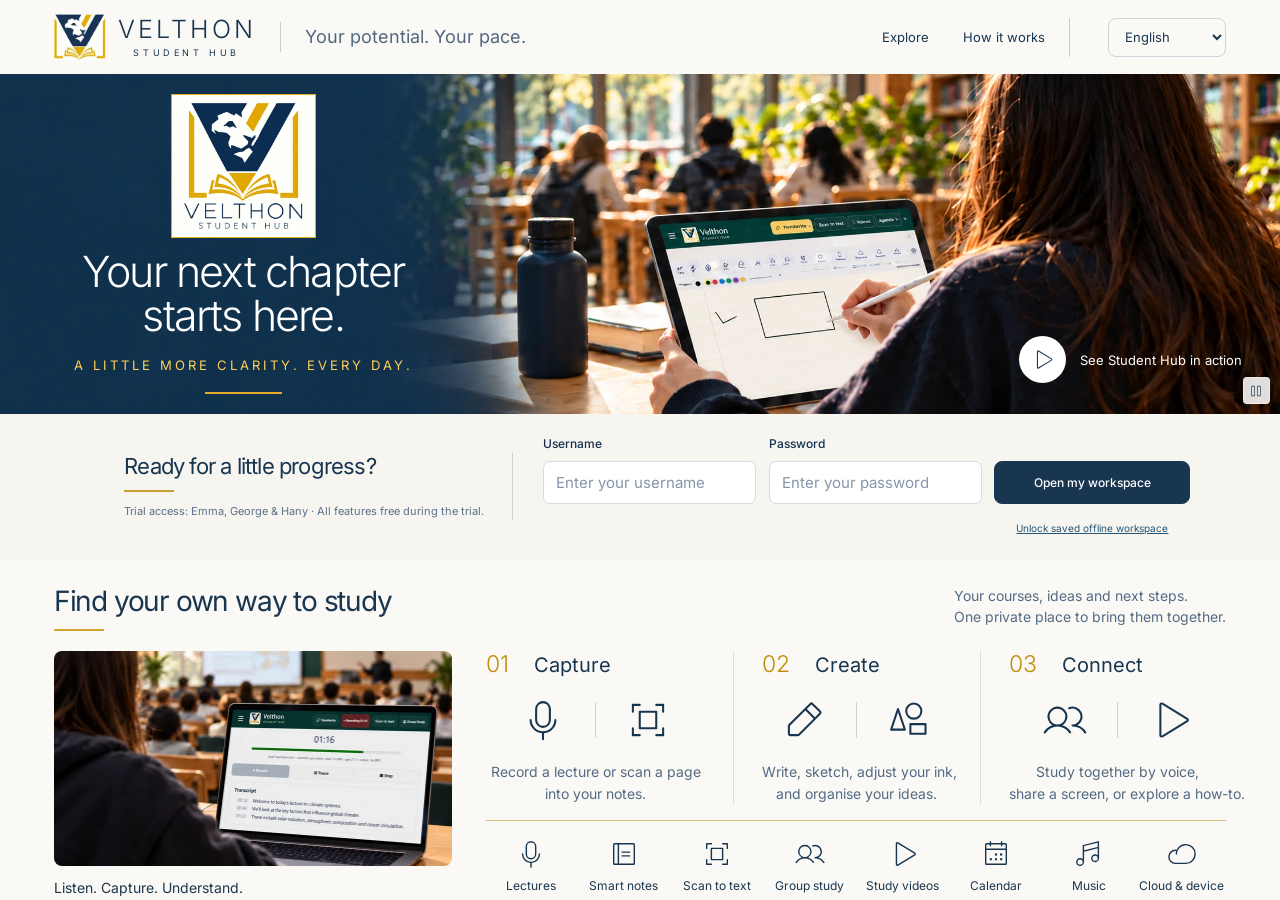
==== index.html @ 9612b842 "Apply VELTHON workspace theme and compact L-shaped notebook toolbar" ====
<!doctype html><html lang="en"><head><meta http-equiv="Content-Security-Policy" content="default-src 'self'; script-src 'self' 'wasm-unsafe-eval' https://cdn.jsdelivr.net https://accounts.google.com; style-src 'self' 'unsafe-inline'; img-src 'self' data: blob:; media-src 'self' blob:; worker-src 'self' blob: https://cdn.jsdelivr.net; frame-src 'self' https://archive.org https://www.youtube-nocookie.com https://open.spotify.com https://embed.music.apple.com https://w.soundcloud.com https://accounts.google.com https://login.microsoftonline.com https://login.live.com; connect-src 'self' https://archive.org https://accounts.google.com https://oauth2.googleapis.com https://www.googleapis.com https://graph.microsoft.com https://login.microsoftonline.com https://velthon-student-hub-trial.velthonhome.chatgpt.site https://cdn.jsdelivr.net https://huggingface.co https://*.huggingface.co https://*.hf.co; object-src 'none'; base-uri 'self'; form-action 'self'"><meta name="referrer" content="no-referrer"><meta charset="utf-8"><meta name="viewport" content="width=device-width,initial-scale=1,viewport-fit=cover"><title>VELTHON Student Hub · Tablet trial</title><meta name="theme-color" content="#164e49"><link rel="manifest" href="manifest.webmanifest"><link rel="apple-touch-icon" href="logo-student-v034.png"><link rel="stylesheet" href="style.css"><link rel="stylesheet" href="tablet-v037.css"><link rel="stylesheet" href="compact-v039.css"><link rel="stylesheet" href="studio-v042.css"><link rel="stylesheet" href="notebook-ribbon-v047.css"><link rel="stylesheet" href="calendar-v041.css"><link rel="stylesheet" href="external-v041.css"><link rel="stylesheet" href="video-v041.css"><link rel="stylesheet" href="storage-v042.css"><link rel="stylesheet" href="search-v043.css"><link rel="stylesheet" href="recording-v044.css"><link rel="stylesheet" href="group-study-v046.css"><link rel="stylesheet" href="security-v045.css"><link rel="stylesheet" href="landing-v049.css"><link rel="stylesheet" href="workspace-v050.css"></head><body>
<section id="auth" class="landing-page"><header class="landing-header"><a class="landing-brand" href="#auth" aria-label="VELTHON Student Hub home"><img src="landing-emblem-v049.webp" alt="" width="52" height="46"><span data-no-translate>VELTHON<small>STUDENT HUB</small></span></a><p class="landing-motto">Your potential. Your pace.</p><nav aria-label="Page navigation"><a href="#landingTools">Explore</a><a href="#landingGuides">How it works</a></nav><label class="landing-language"><span class="sr-only">Interface language</span><select id="authLanguage" aria-label="Interface language"><option value="en">English</option><option value="fr">Français</option><option value="es">Español</option></select></label></header><section class="landing-hero" aria-labelledby="landingTitle"><img class="landing-hero-photo" src="landing-hero-v049.webp" alt="Student seen from behind taking digital notes in VELTHON Student Hub on a tablet" fetchpriority="high" width="2243" height="701"><div class="landing-hero-copy"><img class="landing-product-logo" src="landing-logo-v049.webp" alt="VELTHON Student Hub" width="170" height="170"><h1 id="landingTitle">Your next chapter<br>starts here.</h1><p>A LITTLE MORE CLARITY. EVERY DAY.</p><span class="landing-gold-rule" aria-hidden="true"></span></div><button id="landingIntro" class="landing-intro"><img src="landing-icon-play-v049.svg" alt="" width="32" height="32"><span>See Student Hub in action</span></button><button id="landingMotion" class="landing-motion" aria-pressed="false" aria-label="Pause decorative animation"><img src="landing-icon-pause-v049.svg" alt="" width="32" height="32"></button></section><section class="landing-login" aria-labelledby="landingLoginTitle"><div class="landing-welcome"><h2 id="landingLoginTitle">Ready for a little progress?</h2><p>Trial access: Emma, George &amp; Hany · All features free during the trial.</p></div><form id="authForm"><label>Username<input id="username" autocomplete="username" required minlength="3" maxlength="40" placeholder="Enter your username"></label><label id="passwordLabel">Password<input id="password" type="password" required minlength="12" autocomplete="current-password" placeholder="Enter your password"></label><button id="authSubmit" class="primary">Open my workspace</button><label id="displayLabel" hidden>Display name<input id="displayName" autocomplete="name"></label><label id="recoveryLabel" hidden>Recovery code<input id="recoveryCode" autocomplete="off"></label></form><div class="landing-legacy" hidden><div id="plans"></div><div class="segments"><button data-auth="login">Sign in</button><button data-auth="register">Create account</button><button data-auth="reset">Recover</button></div><div id="recoveryPanel" hidden><pre id="recoveryValue"></pre><button id="recoveryDone">I saved it · Sign in</button></div></div></section><section class="landing-explore" id="landingTools"><div class="landing-section-head"><h2>Find your own way to study</h2><p>Your courses, ideas and next steps.<br>One private place to bring them together.</p></div><div class="landing-learning"><figure><img src="landing-lecture-v049.webp" alt="Rear view of a student listening in a lecture hall with VELTHON recording and transcript on a laptop" width="800" height="450" loading="lazy"><figcaption>Listen. Capture. Understand.</figcaption></figure><div class="landing-tools-body"><div class="landing-guides" id="landingGuides"><article><h3><span>01</span>Capture</h3><div class="landing-guide-icons"><img src="landing-icon-microphone-v049.svg" alt="" width="32" height="32"><i></i><img src="landing-icon-scan-v049.svg" alt="" width="32" height="32"></div><p>Record a lecture or scan a page<br>into your notes.</p></article><article><h3><span>02</span>Create</h3><div class="landing-guide-icons"><img src="landing-icon-pencil-simple-v049.svg" alt="" width="32" height="32"><i></i><img src="landing-icon-shapes-v049.svg" alt="" width="32" height="32"></div><p>Write, sketch, adjust your ink,<br>and organise your ideas.</p></article><article><h3><span>03</span>Connect</h3><div class="landing-guide-icons"><img src="landing-icon-users-v049.svg" alt="" width="32" height="32"><i></i><img src="landing-icon-play-v049.svg" alt="" width="32" height="32"></div><p>Study together by voice,<br>share a screen, or explore a how-to.</p></article></div><div class="landing-features"><button type="button" data-landing-feature="Lectures"><img src="landing-icon-microphone-v049.svg" alt="" width="32" height="32"><span>Lectures</span></button><button type="button" data-landing-feature="Smart notes"><img src="landing-icon-notebook-v049.svg" alt="" width="32" height="32"><span>Smart notes</span></button><button type="button" data-landing-feature="Scan to text"><img src="landing-icon-scan-v049.svg" alt="" width="32" height="32"><span>Scan to text</span></button><button type="button" data-landing-feature="Group study"><img src="landing-icon-users-v049.svg" alt="" width="32" height="32"><span>Group study</span></button><button type="button" data-landing-feature="Study videos"><img src="landing-icon-play-v049.svg" alt="" width="32" height="32"><span>Study videos</span></button><button type="button" data-landing-feature="Calendar"><img src="landing-icon-calendar-dots-v049.svg" alt="" width="32" height="32"><span>Calendar</span></button><button type="button" data-landing-feature="Music"><img src="landing-icon-music-notes-v049.svg" alt="" width="32" height="32"><span>Music</span></button><button type="button" data-landing-feature="Cloud & device"><img src="landing-icon-cloud-v049.svg" alt="" width="32" height="32"><span>Cloud & device</span></button></div><div class="landing-classics"><p>Courses <span>·</span> Planner <span>·</span> Quizzes <span>·</span> Grades <span>·</span> Focus <span>·</span> Budget <span>·</span> Projects <span>·</span> Career</p><button type="button" id="landingAllTools">Explore all tools <img src="landing-icon-arrow-right-v049.svg" alt="" width="32" height="32"></button></div></div></div></section><footer class="landing-footer"><span>© 2026 VELTHON</span><span aria-hidden="true">·</span><span>Designed &amp; developed by</span><img src="logo-company-original-v036.png" width="26" height="26" alt="VELTHON company logo"><span>VELTHON Design and Development</span></footer></section>
<div id="app" hidden><header class="top"><button id="menuToggle" class="menu-toggle" aria-label="Open navigation" aria-controls="sidebar" aria-expanded="false">☰</button><button id="brand"><img src="logo-student-v034.png" alt="Velthon Student Hub"><span>Velthon<small>STUDENT HUB</small></span></button><div class="header-account"><button id="signedInUser" data-action="accountDetails" aria-label="Signed-in student and login details"></button><button id="connectionIndicator" data-action="openModes">Offline mode</button><span id="workspaceStatus"></span></div><button id="lock" aria-label="Lock workspace"></button></header><main id="main"><section id="screen"></section><section id="lectureView" hidden><button id="backLectures" class="text-button">← All lectures</button><div class="section-title"><span class="eyebrow">CAPTURE · UNDERSTAND · REMEMBER</span><span id="saved" class="pill">Encrypted in this browser</span></div><input id="lectureTitle" class="title-input" aria-label="Lecture title"><div class="two"><label>Course<select id="lectureCourse"></select></label><label>Lecture date<input id="lectureDate" type="date"></label></div><article class="recorder card"><div class="section-title"><h2>The conversation, captured.</h2><span id="recState" class="pill">Ready</span></div><label class="check"><input id="recordConsent" type="checkbox"> I have permission from participants and the institution to record and transcribe. I understand the audio policy below.</label><p class="muted small" id="recordingPolicy">Audio is encrypted temporarily on this device during recording and expires 15 minutes after Stop, sharing ends, or capture is interrupted. Download a copy before expiry if you need it. Imported audio follows the same rule; older saved audio enters a new 15-minute window when first opened in this version. The saved transcript and notes remain until you delete them. If the browser is closed or suspended, expired audio is blocked and removed the next time the app runs. The recording and transcript stay on this device. Live group-call audio and screens are shared with participants under separate call consent. The free speech engine may download from Hugging Face/jsDelivr on first use. For online meetings, share the meeting tab/system audio with the browser’s permission prompt; screen video is not recorded. Only record where all required permissions are in place.</p><label>Where are you recording?<select id="captureScene"><option value="hall">Lecture hall · distant speaker</option><option value="room">Group meeting · same room</option><option value="online">External online meeting · microphone + meeting sound</option><option value="groupstudy">Online Group Study · all call participants</option></select></label><section id="meetingAudioSetup" hidden><h3>Allow computer sound</h3><p class="muted small">Chrome requires its sharing chooser to grant access to meeting sound. For Teams/Zoom in a browser, select the meeting tab and keep Share tab audio on. For a desktop app, use Entire screen with system audio when your browser offers it. Student Hub discards the picture: it is never recorded or sent to anyone. Tap Record to open this browser permission directly. This grants sound access; it does not connect to your meeting account. You can also grant audio permission here in advance.</p><button type="button" id="connectMeetingAudio">Allow computer sound</button><button type="button" id="disconnectMeetingAudio" class="text-button">Disconnect</button><p id="meetingAudioStatus" role="status">Computer sound permission has not been granted.</p></section><div id="captureSources" hidden><label>Your microphone<meter id="micSourceLevel" min="0" max="1" value="0"></meter></label><label>Meeting sound<meter id="meetingSourceLevel" min="0" max="1" value="0"></meter></label></div><p id="sceneDescription" class="muted small">Automatic microphone routing and high gain preserve quieter speech. Place the device with a clear path to the lecturer.</p><div hidden><select id="micSensitivity"><option value="auto">Automatic</option></select><select id="micDevice"><option value="">System default</option></select><input type="checkbox" id="micDirection" disabled></div><div class="row wrap"><button type="button" id="testMicrophone" class="secondary">Test microphone</button><button type="button" id="resumeMicrophone" class="secondary">Resume microphone</button></div><p id="micDeviceName" class="muted small">The app uses the system’s active microphone automatically; no device selection is needed.</p><p class="muted small">Language: automatic · <strong id="detectedLanguage">Detecting…</strong><br>English / French / Spanish. Audio starts first; the local speech engine loads alongside capture. Transcript status below shows whether text is arriving. Recognition and source-based notes need review.</p><p id="transcriptionStatus" role="status" aria-live="polite">Ready. Audio and live transcription have separate status updates.</p><div class="sound-bars" id="soundBars"><i></i><i></i><i></i><i></i><i></i><i></i><i></i><i></i><i></i><i></i><i></i></div><div id="timer">00:00</div><meter id="micLevel" min="0" max="1" value="0" aria-label="Microphone level"></meter><p id="micStatus" class="muted small">Choose the setting and tap Record. Speech loads alongside audio capture; first use needs a model download.</p><div class="row"><button data-action="engines" class="text-button">Prepare speech / OCR engines</button></div><div class="record-buttons"><button id="record" class="primary">● Record</button><button id="pause" class="secondary" disabled>Pause</button><button id="stop" class="secondary" disabled>■ Stop</button></div><section id="temporaryRecordings" aria-label="Temporary recordings"><div class="section-title"><h3>Temporary recording · 15 minutes</h3><button type="button" id="refreshRecordings" class="text-button">Refresh</button></div><p class="muted small">Saved every second during capture. Stop to play or download; remaining transcription finishes in the background. Keep the transcript and notes in your lecture.</p><audio id="temporaryAudio" controls hidden aria-label="Temporary recording playback"></audio><div id="temporaryRecordingList" role="status">No temporary recording yet.</div></section><div class="row wrap" hidden><button id="play">Play audio</button><button id="stopPlayback">Stop playback</button><button id="deleteAudio">Delete audio</button></div><details><summary>Import, retry or export audio</summary><p class="muted small">Import audio your browser can decode. New recordings support up to four hours; slower devices may need shorter parts. Audio expires 15 minutes after Stop. Keep this page visible; the OS can suspend background capture.</p><div class="row wrap"><button id="importAudio" class="secondary">Import audio</button><button id="retryAudio" class="secondary">Transcribe saved audio</button><button id="exportAudio" class="secondary">Export audio</button><button hidden id="transcribeOnline" class="secondary">Transcribe online</button></div></details><label>Transcript<textarea id="transcript" rows="7" placeholder="Record, import or paste a lecture…"></textarea></label></article>
<article class="card" id="lectureNotes"><div class="section-title"><div><span class="eyebrow">YOUR STUDY NOTES</span><h2>From words to understanding.</h2></div><span class="pill">EDITABLE</span></div><p class="muted small">Notes are assembled automatically from source excerpts after transcription. Check names, formulas and meaning against the original material.</p><label>Lecture notes<textarea id="notes" rows="15"></textarea></label><div id="pendingNotes" hidden><p class="muted">A new source-based draft is ready. Your edits have been kept.</p><textarea id="pendingNotesText" rows="8" readonly aria-label="New draft"></textarea><button id="useNotes" class="secondary">Use new draft</button></div><div class="row wrap"><button id="buildNotes" class="primary">Refresh study notes</button><button id="makeCards" class="secondary">Create flashcards</button><button id="onlineNotes" class="secondary">Enhance with local AI · free</button><button hidden id="translateNotes" class="secondary">Translate · online</button></div><div class="row wrap"><button id="exportTxt" class="text-button">Text</button><button id="exportDocx" class="text-button">Word</button><button id="exportPdf" class="text-button">PDF / print</button></div></article><button id="deleteLecture" class="text-button danger">Delete lecture and recording</button></section></main><div id="quickAccess"><nav id="bottom" class="bottom" aria-label="Favorite shortcuts"></nav><footer id="appFooter"><img src="logo-student-v034.png" alt="Velthon Student Hub logo"><div>© 2026 VELTHON Design and Development · Designed &amp; developed by VELTHON.</div></footer></div></div>
<dialog id="sidebar" aria-labelledby="sidebarTitle"><div class="drawer-head"><img src="logo-student-v034.png" alt="Velthon Student Hub logo"><button id="sidebarClose" class="icon-button" aria-label="Close navigation">✕</button></div><h2 id="sidebarTitle">Your student hub</h2><div id="sidebarModes"></div><p id="sidebarContext" class="muted small" role="status"></p><p class="muted small">Tap ☆ to add a tool to the bottom bar. Up to six favorites.</p><nav aria-label="All student tools"><button data-action="drawerNav" data-id="accounts">Email & calendars<span>›</span></button><button data-action="drawerNav" data-id="cloudFiles">Cloud files & storage<span>›</span></button><button data-action="drawerNav" data-id="handwriting">Handwriting notebook<span>›</span></button><button data-action="drawerNav" data-id="more">All tools overview<span>›</span></button><button data-action="drawerNav" data-id="home">Today<span>›</span></button><button data-action="drawerNav" data-id="courses">Courses & subjects<span>›</span></button><button data-action="drawerNav" data-id="planner">Planner & timetable<span>›</span></button><button data-action="drawerNav" data-id="study">Notes, recordings & study<span>›</span></button><button data-action="drawerNav" data-id="grades">Grades & GPA<span>›</span></button><button data-action="drawerNav" data-id="writing">Writing & citations<span>›</span></button><button data-action="drawerNav" data-id="projects">Group projects<span>›</span></button><button data-action="drawerNav" data-id="focus">Focus & wellbeing<span>›</span></button><button data-action="drawerNav" data-id="budget">Student budget<span>›</span></button><button data-action="drawerNav" data-id="career">Career & opportunities<span>›</span></button><button data-action="drawerNav" data-id="contacts">Campus & contacts<span>›</span></button><button data-action="drawerNav" data-id="tools">Subject tools<span>›</span></button><button data-action="drawerNav" data-id="settings">Settings & backup<span>›</span></button><button data-action="drawerNav" data-id="help">Guide & capabilities<span>›</span></button></nav><footer class="developer-brand"><img src="logo-company-original-v036.png" alt="VELTHON Design and Development logo"><p>Developed and designed by<br><strong>VELTHON Design and Development</strong></p></footer></dialog><dialog id="editor"><div class="section-title"><h2 id="editorTitle"></h2><button id="editorClose" class="icon-button" aria-label="Close editor">✕</button></div><p id="editorIntro" class="muted small"></p><form id="editorForm"><div id="editorFields"></div><button class="primary wide" id="editorSave">Save</button></form></dialog>
<dialog id="confirmation"><h2 id="confirmTitle"></h2><p id="confirmText"></p><div class="row"><button id="confirmCancel" class="secondary">Cancel</button><button id="confirmOk" class="primary">Confirm</button></div></dialog>
<dialog id="reader"><div class="section-title"><h2 id="readerTitle"></h2><button id="readerClose" class="icon-button" aria-label="Close reader">✕</button></div><div id="readerBody"></div><div id="readerActions" class="row wrap"></div></dialog>
<div id="message" role="status" hidden></div><div id="busy" role="status" hidden><div class="spinner"></div><p id="busyText"></p></div><script src="hosting-config.js"></script><script src="core.js"></script><script src="photo-resources-v042.js"></script><script src="keyboard.js"></script><script src="handwriting-v042.js"></script><script src="study-engine-v043.js"></script><script src="translations.js"></script><script src="i18n.js"></script><script src="web-vault-v044.js"></script><script src="audio-input-v040.js"></script><script src="recording-store-v044.js"></script><script src="web-bridge-v048.js"></script><script src="app-v048.js"></script><script src="scan-v042.js"></script><script src="tablet-v048.js"></script><script src="notebook-ribbon-v050.js"></script><script src="recording-ui-v048.js"></script><script src="group-study-v046b.js"></script><script src="external-consent-v045.js"></script><script src="calendar-core-v041.js"></script><script src="calendar-v043.js"></script><script src="music-core-v041.js"></script><script src="music-v045.js"></script><script src="video-core-v043.js"></script><script src="video-v045.js"></script><script src="storage-v045.js"></script><script src="security-center-v045.js"></script><script src="landing-v049.js"></script></body></html>
---- style.css ----
:root{--paper:#f6f4ee;--ink:#202c28;--muted:#727a70;--dark:#182620;--gold:#d9bb71;--line:#e2e5da;--soft:#ecf0e4;--visible-height:100vh;font-family:system-ui,-apple-system,sans-serif;font-size:16px;color:var(--ink);background:var(--paper);scroll-padding:20px 100px}*{box-sizing:border-box}body{margin:0}h1,h2,h3,p{margin-top:0}h1{font-size:35px;line-height:1.13;font-weight:520;letter-spacing:-1.2px;margin:12px 0}h2{font-size:21px;line-height:1.3;font-weight:600;letter-spacing:-.5px;margin:9px 0 14px}h3{font-size:16px;font-weight:650}p{line-height:1.65}button,input,textarea,select{font:inherit}button{min-height:46px;padding:11px 16px;border:0;border-radius:12px;font-weight:650;cursor:pointer;color:inherit;background:none}button:disabled{opacity:.35;cursor:default}input,select,textarea{width:100%;display:block;padding:13px 12px;border:1px solid #d7ddcf;border-radius:11px;background:#fff;color:inherit;min-width:0}textarea{line-height:1.65;resize:vertical}label{display:block;font-size:12px;font-weight:650;line-height:1.6;margin:15px 0 8px}label input,label select,label textarea{margin-top:6px;font-size:15px;font-weight:400}input[type=checkbox]{width:21px;height:21px;accent-color:#8b7848;flex-shrink:0}button:focus-visible,input:focus,textarea:focus,select:focus{outline:2px solid #a08a53;outline-offset:2px}svg{width:22px;height:22px;vertical-align:middle;flex-shrink:0}.primary{background:var(--dark);color:#fff}.gold{background:var(--gold);color:#1c2820}.secondary{border:1px solid #d5dccb;background:#fbfcf7}.text-button{font-size:12px;padding:7px 0;min-height:40px}.danger{color:#a34b43}.icon-button{padding:9px;min-width:44px}.wide{width:100%;margin-top:14px}.row{display:flex;align-items:center;gap:10px}.wrap{flex-wrap:wrap}.row input{flex:1}.two{display:grid;grid-template-columns:1fr 1fr;gap:12px}.muted{color:var(--muted);font-size:14px}.small{font-size:11px;line-height:1.7}.eyebrow{font-size:9px;letter-spacing:1.8px;font-weight:750;color:#9b8b5e}.section-title{display:flex;align-items:center;justify-content:space-between;gap:12px}.pill{font-size:9px;letter-spacing:.6px;border-radius:20px;padding:6px 10px;background:var(--soft);color:#677251;white-space:nowrap}.badge{display:inline-block;color:#d3c28e;background:#ffffff0c;border:1px solid #ffffff20;border-radius:20px;font-size:9px;letter-spacing:1px;padding:8px 12px}.card{background:#fff;border:1px solid var(--line);padding:21px;border-radius:20px;margin:17px 0;overflow:hidden}.check{display:flex;gap:11px;align-items:flex-start;font-size:12px;font-weight:400}.check input{margin-top:0}.auth-art{background:var(--dark);padding:28px 26px 32px;color:#fff}.auth-art img{width:92px;height:92px;object-fit:contain;display:block;background:#f7f3e7;margin-bottom:25px}.auth-art h1{font-size:43px;font-weight:450}.auth-art p{font-size:14px;color:#b6c0ab}.auth-form{padding:26px 22px 45px;max-width:650px;margin:auto}.plans{display:flex;gap:7px;margin:20px 0 12px}.plan{background:white;border:1px solid var(--line);flex:1;min-width:0;padding:13px 4px;font-size:10px;text-align:center}.plan b{display:block;font-size:25px;line-height:1.5}.plan small{display:block;font-size:9px;font-weight:400}.plan.active{background:#eee7d2;border-color:#bd9e56}.segments{display:flex;padding:4px;background:#e7eae0;border-radius:12px;margin:22px 0}.segments button{flex:1;min-height:36px;font-size:11px;padding:8px 4px}.segments .active{background:#fff;box-shadow:0 2px 4px #0001}.top{background:var(--dark);height:91px;display:flex;align-items:center;justify-content:space-between;padding:14px 20px;color:#fff}.top #brand{display:flex;align-items:center;gap:10px;text-align:left;padding:0}.top img{width:58px;height:58px;object-fit:contain;background:#f7f3e7;flex-shrink:0}.top #brand span{font-size:23px;font-weight:500;letter-spacing:.4px}.top #brand small{display:block;font-size:8px;color:#d2c28f;letter-spacing:2.1px;margin-top:4px}.top-actions{display:flex;gap:5px;align-items:center}.offline-dot{font-size:9px;color:#b8c79e}.top-actions button{padding:9px;color:#b9c2af}main{max-width:900px;margin:auto;padding:26px 21px 118px}.bottom{position:fixed;bottom:0;left:0;right:0;height:78px;display:flex;padding:6px 9px max(8px,env(safe-area-inset-bottom));background:#fcfcf7;border-top:1px solid #dfe4d4;z-index:20;max-width:900px;margin:auto}.bottom button{flex:1;min-width:0;padding:5px 2px;font-size:9px;font-weight:500;color:#8a9180}.bottom button svg{display:block;margin:0 auto 5px;width:22px;height:22px}.bottom button.active{background:#e9eddf;color:#354330}.hero{background:linear-gradient(130deg,#233c2d,#1c2e23);padding:25px;border-radius:23px;min-height:265px;color:#fff;position:relative;overflow:hidden;margin:24px 0 0}.hero h2{font-size:30px;font-weight:430;line-height:1.18;letter-spacing:-.8px;margin:17px 0}.hero p{font-size:12px;color:#bdc8ae}.hero .decor{position:absolute;right:-16px;bottom:-50px;font-size:270px;font-family:Georgia,serif;color:#8d9c5726;line-height:1;pointer-events:none}.hero .badge,.hero button,.hero h2,.hero p{position:relative;z-index:1}.hero button{margin-top:5px;font-size:12px}.metrics{display:flex;justify-content:space-between;border-bottom:1px solid var(--line);padding:23px 0;margin-bottom:20px}.metrics>div{flex:1;text-align:center;border-right:1px solid var(--line)}.metrics>div:last-child{border:0}.metrics b{display:block;font-size:26px;font-weight:500}.metrics span{font-size:10px;color:var(--muted)}.item{width:100%;display:flex;align-items:center;gap:13px;text-align:left;padding:16px;border-radius:15px;border:1px solid var(--line);background:#fff;margin:10px 0;min-width:0}.item .symbol{width:41px;height:44px;background:var(--soft);border-radius:11px;display:grid;place-items:center;color:#788650;flex-shrink:0}.item .copy{min-width:0;flex:1}.item strong{display:block;font-size:13px;font-weight:650;line-height:1.5;overflow:hidden;text-overflow:ellipsis}.item small{display:block;font-size:10px;font-weight:400;color:var(--muted);line-height:1.6;margin-top:4px}.item .arrow{color:#99a18b;font-size:20px}.empty{padding:25px 18px;border:1px dashed #d2d9c9;border-radius:15px;text-align:center;color:#7e8871;font-size:12px;line-height:1.8;margin:13px 0}.grid{display:grid;grid-template-columns:1fr 1fr;gap:12px}.tool{padding:18px;background:#fff;border:1px solid var(--line);border-radius:16px;text-align:left;min-height:130px}.tool svg{color:#8c9a62;margin-bottom:15px}.tool strong{display:block;font-size:13px}.tool small{display:block;font-size:10px;color:var(--muted);line-height:1.6;margin-top:7px}.section-title h2{margin:15px 0}.tabs{display:flex;gap:6px;overflow:auto;margin:18px 0 20px;padding-bottom:4px}.tabs button{white-space:nowrap;min-height:36px;font-size:11px;padding:8px 12px;border:1px solid var(--line);background:#fff}.tabs .active{background:#e7ecdd;border-color:#b3be9a}.tag{font-size:9px;color:#8a7244;background:#f4efdf;padding:5px 8px;border-radius:6px}.progress{height:6px;border-radius:6px;background:#e9eee0;overflow:hidden;margin-top:12px}.progress span{height:100%;display:block;background:#8c9a61}.mini-actions{display:flex;gap:12px;flex-wrap:wrap}.mini-actions button{font-size:11px;min-height:38px;padding:5px 0}.title-input{font-size:28px;background:transparent;border:0;padding:12px 0;border-radius:0;font-weight:500}.sound-bars{display:flex;justify-content:center;align-items:center;gap:5px;height:75px;margin-top:15px}.sound-bars i{height:19px;width:4px;background:#bfa86b;border-radius:3px}.sound-bars i:nth-child(2n){height:39px}.sound-bars i:nth-child(3n){height:55px}.sound-bars.active i{animation:wave .9s infinite alternate}.sound-bars.active i:nth-child(2n){animation-delay:.4s}.sound-bars.paused i{animation-play-state:paused}#timer{font-size:31px;font-variant-numeric:tabular-nums;text-align:center}#micLevel{display:block;width:70%;margin:10px auto;accent-color:#8b9b63}#micStatus{text-align:center;min-height:18px}.record-buttons{display:flex;gap:7px;margin:17px 0}.record-buttons button{flex:1;min-width:0;padding:12px 8px;font-size:13px}.recorder>.row{justify-content:center}.recorder h2{font-size:16px}.flashcard{background:#fff;border:1px solid var(--line);border-radius:22px;padding:36px 24px;text-align:center;min-height:250px;display:flex;align-items:center;justify-content:center;flex-direction:column}.flashcard .question{font-size:24px;line-height:1.4}.flashcard .answer{font-size:18px;line-height:1.6}.quote{border-left:3px solid #c9b374;padding:13px 15px;background:#f2f3e9;font-size:13px;line-height:1.7;margin:14px 0;white-space:pre-wrap}.source{font-size:10px;color:#827853;overflow-wrap:anywhere}.focus-clock{font-size:64px;text-align:center;font-weight:400;letter-spacing:-2px;font-variant-numeric:tabular-nums;margin:28px 0}.correct{border-color:#68905b!important;background:#eaf3e5!important}.wrong{border-color:#b86b5d!important;background:#fbebe6!important}.answer-choice{display:block;width:100%;text-align:left;border:1px solid var(--line);background:#fff;margin:10px 0;font-size:13px;font-weight:450}details{border-top:1px solid var(--line);padding-top:16px;margin-top:16px}summary{font-size:13px;font-weight:600;cursor:pointer}pre{white-space:pre-wrap;overflow-wrap:anywhere;line-height:1.7;font-size:12px}dialog{width:calc(100% - 28px);max-width:650px;max-height:88vh;overflow:auto;padding:23px;border:1px solid var(--line);border-radius:21px;background:var(--paper);color:var(--ink)}dialog::backdrop{background:#142219aa;backdrop-filter:blur(3px)}#readerBody{font-size:14px;line-height:1.75;overflow-wrap:anywhere}#readerBody img{width:100%;height:auto;border-radius:8px}#readerActions{margin-top:17px}.table-wrap{overflow:auto}table{width:100%;border-collapse:collapse;font-size:12px}th,td{padding:11px 8px;text-align:left;border-bottom:1px solid var(--line)}#message{position:fixed;left:16px;right:16px;bottom:90px;background:#203529;color:#fff;padding:16px;border-radius:14px;font-size:12px;line-height:1.65;z-index:100;box-shadow:0 8px 28px #0003}#message.error{background:#814c3d}#busy{position:fixed;inset:0;background:#17291de8;color:#fff;display:flex;align-items:center;justify-content:center;flex-direction:column;z-index:130;padding:25px;text-align:center;font-size:13px}.spinner{width:35px;height:35px;border:2px solid #ffffff20;border-top-color:var(--gold);border-radius:50%;animation:spin 1s linear infinite}[hidden]{display:none!important}.sr-only{position:absolute;left:-10000px;width:1px;height:1px;overflow:hidden}.save-pill{font-size:10px;color:#8b956f}body.keyboard-open .bottom{display:none}body.keyboard-open main{padding-bottom:30px}body.keyboard-open #message{bottom:12px}body.keyboard-open textarea:focus{max-height:min(200px,calc(var(--visible-height)*.45));min-height:80px;overflow:auto}body.keyboard-open dialog{max-height:calc(var(--visible-height) - 24px)}body.keyboard-open .auth-art{display:none}input,textarea{scroll-margin-block:24px}body.dark{--paper:#18241e;--ink:#ecefe4;--muted:#adb7a0;--line:#3b4b3d;--soft:#34422e}body.dark .card,body.dark .item,body.dark .tool,body.dark .flashcard,body.dark input,body.dark textarea,body.dark select,body.dark .tabs button{background:#243329;color:var(--ink)}body.dark .bottom{background:#1d2c23}body.dark .secondary{background:#304330;color:#eef0e7}body.dark .quote{background:#304030}@keyframes wave{from{transform:scaleY(.45)}to{transform:scaleY(1.1)}}@keyframes spin{to{transform:rotate(360deg)}}@media(min-width:700px){#auth{display:grid;grid-template-columns:1fr 1fr;min-height:100vh}.auth-art{padding:50px;display:flex;flex-direction:column;justify-content:center}.auth-art h1{font-size:55px}.auth-art img{width:130px;height:130px}.auth-form{padding:35px;max-width:650px}.hero{min-height:280px}.hero h2{font-size:38px}.grid{grid-template-columns:repeat(3,1fr)}main{padding-top:35px}}@media(max-width:350px){main{padding-left:16px;padding-right:16px}.top{padding:12px 15px}.top #brand span{font-size:19px}.top img{width:52px;height:52px}.offline-dot{font-size:8px}.card{padding:18px}.two{grid-template-columns:1fr}.plans{gap:5px}}@media(prefers-reduced-motion:reduce){*,*:before,*:after{scroll-behavior:auto!important;animation:none!important}}

:root{--font-scale:1}body{font-size:calc(16px * var(--font-scale))}h1{font-size:calc(35px * var(--font-scale))}h2{font-size:calc(21px * var(--font-scale))}h3{font-size:calc(16px * var(--font-scale))}input,textarea,select,label input,label textarea,label select{font-size:calc(15px * var(--font-scale))}.muted{font-size:calc(14px * var(--font-scale))}.small{font-size:calc(11px * var(--font-scale))}.item strong{font-size:calc(13px * var(--font-scale))}.item small{font-size:calc(10px * var(--font-scale))}.quote{font-size:calc(13px * var(--font-scale))}.tool small{font-size:calc(10px * var(--font-scale))}

#connectionIndicator{min-height:32px;padding:5px 3px;font-size:9px;color:#bfcbab;white-space:nowrap}

/* Explicit mode cards and an overlay navigation drawer preserve screen space. */
.top{height:auto;min-height:88px;gap:10px;flex-wrap:wrap}.top #brand{flex:1}.top #brand span{font-size:20px}.top img{width:52px;height:52px}.menu-toggle{font-size:24px;padding:8px;color:#fff;min-width:44px}.top-actions{margin-left:auto}#connectionIndicator{font-size:10px;white-space:normal;max-width:140px;background:#e2f5e9;color:#185739;border-radius:9px;padding:8px 10px}#connectionIndicator[data-mode=connected]{background:#deedff;color:#174c83}.workspace-strip{display:flex;justify-content:space-between;gap:10px;padding:10px 20px;background:var(--soft);font-size:10px;color:var(--ink)}.workspace-strip span:first-child{font-weight:750}.bottom{display:none!important}main{padding-bottom:35px}#message{bottom:18px}.workspace-choices{margin:24px 0;padding:20px;border:1px solid var(--line);border-radius:20px;background:var(--paper)}.workspace-choices h2{margin-top:0}.workspace-choices h3{font-size:13px;margin:20px 0 10px}.choice-grid{display:grid;grid-template-columns:repeat(2,minmax(0,1fr));gap:10px}.mode-block,.choice-content{padding:15px 12px;text-align:left;border:2px solid var(--tone);border-radius:14px;background:var(--tint);color:var(--text);display:flex;flex-direction:column;gap:9px;height:100%;min-width:0}.offline{--tone:#278152;--tint:#edf8f0;--text:#184c30}.connected{--tone:#377ac0;--tint:#edf5ff;--text:#1c4a7b}.school{--tone:#b28622;--tint:#fff7df;--text:#634b0f}.university{--tone:#8a65af;--tint:#f5effc;--text:#5e3c83}.mode-block strong,.choice-content strong{font-size:15px;line-height:1.3}.mode-block span,.choice-content>span{font-size:11px;line-height:1.6;font-weight:400}.mode-block b,.selection-label{font-size:11px;padding-top:5px}.mode-block[aria-pressed=true]{box-shadow:inset 0 0 0 2px var(--tone)}.mode-block[aria-pressed=true] b{background:var(--tone);color:white;padding:6px 8px;border-radius:6px;align-self:flex-start}.network-note{font-size:11px;line-height:1.6;margin:12px 0}.choice-field{border:0;padding:0;margin:16px 0;min-width:0}.choice-field legend{font-size:14px;font-weight:700;margin-bottom:10px}.choice-option{margin:0;position:relative;cursor:pointer}.choice-option input[type=radio]{position:absolute;top:13px;right:10px;width:18px;height:18px;accent-color:var(--tone);margin:0}.choice-content{padding-top:39px}.choice-option:has(input:checked) .choice-content{box-shadow:inset 0 0 0 2px var(--tone)}.choice-option:has(input:focus-visible) .choice-content{outline:3px solid var(--tone);outline-offset:3px}#sidebar{position:fixed;inset:0 auto 0 0;margin:0;width:min(340px,88vw);height:100dvh;max-height:100dvh;border-radius:0 22px 22px 0;padding:23px;box-shadow:12px 0 40px #0003}#sidebar .drawer-head{display:flex;justify-content:space-between;align-items:center}.drawer-head img{width:78px;height:78px;object-fit:contain;background:#f7f3e7;border-radius:12px}#sidebar nav{display:grid;gap:3px;margin:20px 0}#sidebar nav button{text-align:left;border-radius:9px;font-size:13px;display:flex;justify-content:space-between;gap:10px;border-bottom:1px solid var(--line)}#sidebar nav button:hover,#sidebar nav button:focus-visible{background:var(--soft)}.developer-brand{display:flex;gap:10px;align-items:center;padding-top:18px;border-top:1px solid var(--line)}.developer-brand img{width:52px;height:52px;object-fit:contain;background:#f7f3e7}.developer-brand p{font-size:10px;line-height:1.7;margin:0}body.dark .mode-block,body.dark .choice-content{background:var(--tint);color:var(--text)}@media(max-width:350px){.top #brand span{font-size:17px}.top-actions{width:100%;justify-content:space-between}#connectionIndicator{max-width:none}.workspace-strip{font-size:9px}.workspace-choices{padding:14px}.mode-block,.choice-content{padding-left:10px;padding-right:10px}.mode-block strong,.choice-content strong{font-size:13px}}

.workspace-choices{margin-top:0}.top #brand{min-width:0}.top-actions{flex-shrink:0}.top #brand small{letter-spacing:1px}

@media(max-width:600px){.top #brand span{display:none}.top #brand{flex:0 0 auto}.top-actions{margin-left:auto;width:auto}.top{flex-wrap:nowrap}.top img{width:48px;height:48px}.top-actions #connectionIndicator{max-width:110px;font-size:9px}.top-actions button{padding:8px}.top{padding-left:14px;padding-right:14px}}

.hand-toolbar{display:flex;flex-wrap:wrap;gap:10px;align-items:end;background:var(--paper);padding:8px 0;position:sticky;top:0;z-index:5;border-bottom:1px solid var(--line)}.hand-toolbar label{flex:1;min-width:90px;margin:0}.hand-toolbar input[type=color]{height:48px;padding:5px}.hand-toolbar button{font-size:12px}.hand-toolbar .row{flex-wrap:wrap}#handCanvas{width:100%;height:auto;display:block;touch-action:none;border:1px solid #c9cfc6;border-radius:8px;box-shadow:0 4px 16px #0001;cursor:crosshair}body.keyboard-open .hand-toolbar{position:static}

.cloud-providers{display:grid;grid-template-columns:1fr;gap:0}.cloud-provider{border-top:5px solid #47876b}.cloud-provider.onedrive{border-top-color:#367ec4}.cloud-provider.icloud{border-top-color:#8b7baa}.cloud-provider .pill{white-space:normal}.cloud-provider h2{margin-top:16px}@media(min-width:800px){.cloud-providers{grid-template-columns:1fr 1fr;gap:14px}.cloud-provider.icloud{grid-column:1 / -1}}

/* Navy, ivory and muted gold with colored quick-access accents. */
:root{--paper:#f5f4f0;--ink:#253247;--muted:#657185;--dark:#17283f;--gold:#d5ba80;--line:#dce1e9;--soft:#e9eef3;--quick-height:132px}.top,.auth-art{background:linear-gradient(125deg,#14253c,#263d58)}.hero{background:linear-gradient(130deg,#1d4250,#1d2c49)}.eyebrow{color:#8d744b}.primary{background:#1d3857}.gold{background:#ddc591}.card,.item,.tool{box-shadow:0 5px 18px #24394e05}.tool:nth-child(4n+1) .symbol,.tool:nth-child(4n+1) svg{color:#327b7e}.tool:nth-child(4n+2) svg{color:#526fab}.tool:nth-child(4n+3) svg{color:#96724d}.tool:nth-child(4n) svg{color:#836599}.workspace-strip{background:#e7edf3;color:#34465b}.workspace-choices{background:#faf9f6}.school{--tone:#b48c39;--tint:#fcf5e5;--text:#70551b}.university{--tone:#8c70a6;--tint:#f3eff8;--text:#654b80}.offline{--tone:#388175;--tint:#edf6f2;--text:#245f55}.connected{--tone:#527fb5;--tint:#edf3fb;--text:#31577e}main{padding-bottom:calc(var(--quick-height) + 28px)}#quickAccess{position:fixed;bottom:0;left:0;right:0;max-width:900px;margin:auto;background:#fcfcfa;border:1px solid #dce2e9;border-bottom:0;border-radius:20px 20px 0 0;z-index:25;box-shadow:0 -8px 30px #1d324b12;padding:7px 8px max(7px,env(safe-area-inset-bottom))}#quickAccess #bottom{position:static;display:flex!important;height:auto;min-height:58px;padding:0;gap:4px;border:0;background:transparent}#bottom button{flex:1;min-width:0;max-width:100%;min-height:57px;font-size:10px;line-height:1.2;border-radius:12px;padding:6px 2px;color:#536278}#bottom button svg{margin:0 auto 5px;width:21px;height:21px}#bottom .tone-0{--accent:#327b7e;--tint:#e9f3f1}#bottom .tone-1{--accent:#4e72ab;--tint:#edf1f9}#bottom .tone-2{--accent:#8a6848;--tint:#f6f0e5}#bottom .tone-3{--accent:#85649d;--tint:#f3edf8}#bottom .quick-link svg{color:var(--accent)}#bottom .quick-link.active{background:var(--tint);color:var(--accent);box-shadow:inset 0 -2px var(--accent)}#bottom .quick-customize{background:#192e48;color:#f0dfb6}#bottom .quick-customize>span:first-child{display:block;font-size:23px;margin-bottom:3px}#appFooter{display:flex;align-items:center;justify-content:center;gap:8px;padding:8px 2px 1px;border-top:1px solid #e5e8ed;margin-top:5px;color:#657185;font-size:9px;line-height:1.5}#appFooter img{width:32px;height:32px;object-fit:contain;background:#f7f3e7;border-radius:5px;flex-shrink:0}#appFooter small{display:block;font-size:8px}#appFooter strong{color:#34475f;font-weight:650}#message{bottom:calc(var(--quick-height) + 12px)}body.keyboard-open #quickAccess{display:none}body.keyboard-open main{padding-bottom:30px}body.keyboard-open #message{bottom:12px}.favorite-options{display:grid;grid-template-columns:repeat(2,minmax(0,1fr));gap:8px;margin:18px 0}.favorite-option{text-align:left;border:1px solid var(--line);background:#fff;font-size:13px}.favorite-option span{margin-right:9px;color:#9a7a3b}.favorite-option.selected{background:#eaf1f6;border-color:#58768f}.favorite-row{display:flex;align-items:center;gap:4px;padding:7px 0;border-bottom:1px solid var(--line);font-size:14px}.favorite-row strong{flex:1}.favorite-row button{min-width:44px}.drawer-tool-row{display:flex;gap:4px;align-items:center;min-width:0}#sidebar nav .drawer-tool-row>button:first-child{flex:1;min-width:0}#sidebar nav .favorite-star{padding:6px;min-width:44px;justify-content:center;color:#98743b;font-size:23px;border:0}.drawer-tool-row .favorite-star[aria-pressed=true]{color:#8e6d2b;background:#f3ead8}body.dark{--paper:#142237;--ink:#e9edf2;--muted:#aab8ca;--line:#34475d;--soft:#263b52}body.dark .workspace-strip{background:#263b52;color:#d5dfec}body.dark .workspace-choices{background:#1b2b40}body.dark #quickAccess{background:#1a2c43;border-color:#3c4d63}body.dark #appFooter{border-color:#3c4d63;color:#c4cfdb}body.dark #appFooter strong{color:#d8e1eb}body.dark #bottom button{color:#bdcadd}body.dark #bottom .quick-link.active{color:var(--accent)}body.dark .favorite-option{background:#263b52}body.dark .favorite-option.selected{background:#344c67}body.dark .drawer-tool-row .favorite-star[aria-pressed=true]{background:#3a3541;color:#e3c27b}@media(max-width:350px){#bottom button{font-size:9px}#appFooter{font-size:8px}#appFooter small{font-size:7px}#appFooter img{width:28px;height:28px}}

#sidebar nav .drawer-label{flex:1;min-width:0}#sidebar nav svg{width:21px;height:21px;color:#557b9b}#sidebar .drawer-tool-row:nth-child(4n+2) svg{color:#38847f}#sidebar .drawer-tool-row:nth-child(4n+3) svg{color:#9a794b}#sidebar .drawer-tool-row:nth-child(4n) svg{color:#8b6b9e}.font-controls{display:flex;align-items:center;gap:12px;margin:12px 0 18px}.font-controls input{flex:1;width:0;padding:0;accent-color:#416b8a;min-width:0}.font-controls button{flex-shrink:0;min-width:48px}#appearancePanel hr{border:0;border-top:1px solid var(--line);margin:24px 0}#appearancePanel h2 svg{margin-right:7px;color:#4f7f8d}#sidebar nav button,.favorite-option{font-size:calc(13px * var(--font-scale))}label{font-size:calc(12px * var(--font-scale))}.card .secondary,.card .primary{font-size:calc(13px * var(--font-scale))}body.dark .workspace-choices{color:var(--ink)}

.workspace-strip{align-items:center;flex-wrap:wrap;min-height:32px}.workspace-strip #signedInUser{min-height:30px;font-size:11px;line-height:1.4;padding:3px 6px;color:#345975;background:#ffffff80;border-radius:6px;max-width:100%;overflow-wrap:anywhere;text-align:left}.account-details{margin-top:14px}.account-details dl{display:grid;grid-template-columns:minmax(0,1fr);gap:4px;margin:16px 0}.account-details dt{font-size:11px;color:var(--muted);margin-top:8px}.account-details dd{margin:0;font-size:14px;overflow-wrap:anywhere}body.dark .workspace-strip #signedInUser{background:#344a62;color:#e4edf5}body.dark .account-details dd{color:var(--ink)}

.top{min-height:76px;gap:9px;flex-wrap:nowrap}.top #brand span{display:none!important}.top #brand{flex:0 0 auto}.top img{width:45px;height:45px}.header-account{flex:1;min-width:0;display:flex;flex-direction:column;align-items:flex-start;gap:1px}.header-account #signedInUser{padding:0;min-height:24px;font-size:12px;max-width:100%;white-space:nowrap;text-overflow:ellipsis;overflow:hidden;color:#f0f3f8}.header-account #connectionIndicator{background:none;color:#c8d6e5;padding:1px 0;min-height:18px;font-size:10px;text-align:left}.header-account #workspaceStatus{font-size:9px;color:#e2cd9c}.top #lock{color:#dbe4ee;padding:8px;min-width:44px}#sidebarModes .workspace-choices{padding:12px;margin:14px 0}#sidebarModes .workspace-choices h2{font-size:16px}#sidebarModes .mode-block{padding:9px 7px;gap:5px}#sidebarModes .mode-block strong{font-size:12px}#sidebarModes .mode-block span{display:none}#sidebarModes .mode-block b{font-size:10px}#sidebarModes .workspace-choices>p,#sidebarModes .network-note{font-size:10px}#sidebarModes .workspace-choices>p:last-child{display:none}#quickAccess{background:#233a53;padding:4px 5px max(4px,env(safe-area-inset-bottom))}#quickAccess #bottom{min-height:47px;gap:3px}#bottom button{min-height:44px;font-size:9px;line-height:1.1;padding:4px 2px;background:#355c75;color:#f5f7fa!important;border-radius:8px}#bottom .quick-link svg{color:#d4e8ed}#bottom .tone-1{background:#455e87}#bottom .tone-2{background:#756147}#bottom .tone-3{background:#6f5788}#bottom .tone-4{background:#3c6d67}#bottom .tone-5{background:#775469}#bottom .quick-link.active{background:#497d8b!important;box-shadow:inset 0 -2px #e7cd92}#bottom .quick-customize{background:#162a40}#bottom button svg{width:18px;height:18px;margin-bottom:3px}#bottom .quick-customize>span:first-child{font-size:19px;margin-bottom:1px}#appFooter{padding:4px 0 0;margin-top:2px;font-size:7px;line-height:1.3;border:0;color:#d1dce8;text-align:center}#appFooter img{display:none}.source-selection{margin:10px 0}@media(max-width:350px){#bottom button{font-size:8px}}

body.school-mode .university-feature,body.school-mode label:has(#f-credits),body.school-mode label:has(#f-gpa),body.school-mode label:has(#f-targetCredits){display:none}

h1,h2,h3,button,label,.drawer-label{overflow-wrap:anywhere}
---- tablet-v037.css ----
body{background:#f8f7f1}#auth .segments{display:none}#offlineUnlock{margin-top:10px}#app{height:var(--visible-height,100dvh);display:flex;flex-direction:column}#app[hidden]{display:none}.top{position:relative!important;flex:none;background:#153f3a!important;padding:10px 24px;min-height:73px}.top #brand span{display:block!important;color:#faf7e8;font-size:18px}.top #brand img{object-fit:contain;background:#faf6e8;border-radius:9px;padding:3px;width:48px;height:48px}.header-account{margin-left:12px}.header-ink{display:flex;align-items:center;gap:8px;background:#ffffff15;color:#fff;border:1px solid #ffffff40;border-radius:9px;font-size:12px;padding:9px 13px}.header-ink svg{width:18px;height:18px}.header-ink[aria-expanded=true]{background:#e7c564;color:#173f37}#captureBadge{background:#713a3d;color:#fff;font-size:10px;border-radius:8px;padding:8px}#captureBadge[hidden]{display:none}#tabletWorkspace{flex:1;min-height:0;display:grid;grid-template-columns:minmax(0,1fr);overflow:hidden;width:100%;max-width:1800px;margin:auto}#main{height:100%;min-height:0;overflow:auto;overscroll-behavior:contain;max-width:1100px;width:100%;margin:0 auto;padding:32px clamp(20px,4vw,55px) 40px!important}#main h1{font-size:clamp(30px,3.5vw,45px);letter-spacing:-1.4px}#tabletWorkspace.split{grid-template-columns:minmax(0,var(--main-share,55%)) 12px minmax(0,1fr)}#tabletWorkspace.split #main{padding:25px 28px 40px!important}.split #main .two{grid-template-columns:repeat(2,minmax(0,1fr))}.split #main .hero h2{font-size:32px}.split #main .card{padding:20px}#inkPanel{height:100%;min-height:0;min-width:0;overflow:auto;overscroll-behavior:contain;background:#f3f0e7;padding:18px 24px 35px;border-left:1px solid #ddd9cc}.ink-head{display:flex;align-items:center;justify-content:space-between;border-bottom:1px solid #dad8ca;margin-bottom:10px}.ink-head h2{font-size:23px;letter-spacing:-.6px}.ink-head button{min-width:36px;min-height:35px;padding:5px 9px}.ink-details{margin:10px 0;font-size:11px}.ink-details summary{cursor:pointer;color:#6a705d}#inkBody>p.muted.small{display:none}#inkBody .hand-toolbar{display:grid;grid-template-columns:1.3fr 50px 1fr 1fr;gap:7px;padding:10px 0}#inkBody .hand-toolbar label{font-size:10px;min-width:0;margin:0}#inkBody .hand-toolbar input,#inkBody .hand-toolbar select{font-size:11px;padding:6px;height:36px;min-width:0;width:100%}#inkBody .hand-toolbar input[type=color]{min-width:0!important;width:50px;max-width:50px}#inkBody .hand-toolbar .row{grid-column:1/-1}#inkBody .hand-toolbar button{font-size:10px;padding:7px;min-height:30px}#handCanvas{width:100%;height:auto;border:1px solid #d9d7cc;border-radius:6px;box-shadow:0 4px 12px #172d2b0c}#handStatus{font-size:10px}#inkBody>.row button{font-size:10px;padding:8px}#inkBody>label.check{font-size:10px;margin:8px 0}#inkBody>label.check input{width:15px;height:15px}#splitHandle{display:flex;align-items:center;justify-content:center;cursor:col-resize;touch-action:none;background:#e7e9df;color:#95a48d;font-size:23px}#splitHandle[hidden],#inkPanel[hidden]{display:none!important}.ink-first #inkPanel{grid-column:1;grid-row:1}.ink-first #main{grid-column:3;grid-row:1}.ink-first #splitHandle{grid-column:2;grid-row:1}#quickAccess{position:relative!important;flex:none;left:auto!important;right:auto!important;bottom:auto!important;width:100%;max-width:none!important;transform:none!important;background:#1b393c;padding:6px 22px max(6px,env(safe-area-inset-bottom));border-radius:0!important}#quickAccess #bottom{max-width:900px;margin:auto;gap:6px;min-height:43px}#bottom button{min-height:42px;display:flex;align-items:center;justify-content:center;gap:7px;font-size:10px}#bottom button svg{margin:0;width:17px;height:17px}#bottom .quick-customize>span:first-child{margin:0}#appFooter{font-size:8px;padding:4px 0 0}body:has(#app:not([hidden])){height:100dvh;overflow:hidden}.keyboard-open #quickAccess{display:none!important}#message{bottom:90px;z-index:150}#busy{inset:auto!important;bottom:90px!important;left:20px!important;right:auto!important;padding:12px 16px!important;border-radius:12px;background:#17423ded!important;color:#fff;max-width:min(420px,90vw);pointer-events:none;display:flex;align-items:center;gap:10px;backdrop-filter:none!important}#busy[hidden]{display:none!important}#busy p{margin:0;font-size:12px}#busy .spinner{width:20px;height:20px;margin:0;border-width:2px}#printFrame{position:fixed;left:-9999px;width:1px;height:1px}.web-hidden,[data-auth][hidden]{display:none!important}body.dark #inkPanel{background:#203136;border-color:#40535a}body.dark .ink-head{border-color:#40535a}@media(max-width:900px){.top{padding:9px 14px}.top #brand span{display:none!important}.header-account{margin-left:0}.split #main .two{grid-template-columns:1fr}#inkPanel{padding:16px}.split #main{padding:20px!important}#inkBody .hand-toolbar{grid-template-columns:1fr 50px 1fr}#inkBody .hand-toolbar label:nth-child(4){grid-column:1/4}#bottom button{display:block;font-size:9px;padding:5px 2px}#bottom button svg{margin:0 auto 3px}#quickAccess{padding-left:8px;padding-right:8px}}@media(max-width:650px){.top #brand{display:none}.header-ink span{display:none}.header-ink{padding:8px}#captureBadge{font-size:8px;max-width:95px}.top{gap:6px;min-height:64px}#tabletWorkspace.split{grid-template-columns:minmax(0,1fr);grid-template-rows:minmax(160px,45%) minmax(0,1fr)}.split #main{grid-column:1!important;grid-row:1!important;border-bottom:3px solid #cad5c5}.split #inkPanel{grid-column:1!important;grid-row:2!important}.split #splitHandle{display:none}#appFooter{font-size:6px}#main h1{font-size:30px}#inkBody .hand-toolbar{grid-template-columns:1.3fr 50px 1fr 1fr}#inkBody .hand-toolbar label:nth-child(4){grid-column:auto}}
.recorder label[hidden],#transcribeOnline[hidden],#translateNotes[hidden]{display:none!important}
/* Viewport-fit sign-in: browser zoom remains 100%; no page scaling. */
:root{--brand-navy:#1d334d;--selection-navy:#29435f;--selection-gold:#e5c77f}
html:has(#auth:not([hidden])),body:has(#auth:not([hidden])){height:100%;margin:0;overflow:hidden}
#auth{position:fixed;inset:0;display:grid;grid-template-columns:1fr 1fr;height:var(--visible-height,100dvh);min-height:0;max-height:100dvh;overflow:hidden}
#auth .auth-art{background:var(--brand-navy);padding:clamp(18px,3.2vh,36px) clamp(26px,4vw,72px);min-height:0;display:flex;flex-direction:column;justify-content:space-between;gap:20px;overflow:hidden}
.auth-story{display:flex;flex:1;min-height:0;flex-direction:column;justify-content:center;align-items:flex-start}
#auth .auth-story>.student-logo-frame{width:clamp(100px,17vh,158px);height:clamp(100px,17vh,158px);object-fit:contain;flex-shrink:0;background:#fffdf5;margin:0 0 clamp(14px,2.8vh,28px)}
#auth .auth-story .eyebrow{font-size:10px;letter-spacing:2px;line-height:1.5;color:#d1b674}
#auth .auth-story h1{font-size:clamp(34px,6.5vh,60px);line-height:1.12;letter-spacing:-1.5px;margin:clamp(10px,2vh,20px) 0}
#auth .auth-story p{font-size:clamp(12px,1.7vh,16px);line-height:1.7;margin:0 0 clamp(12px,2vh,22px);color:#becbd6}
#auth .auth-story .badge{font-size:9px;letter-spacing:1.3px;padding:10px 13px;line-height:1.4;color:#e2ca92;border-color:#ffffff20;width:auto;max-width:100%}
.auth-company{flex:none;border-top:1px solid #ffffff23;padding-top:13px;display:flex;flex-direction:column;gap:9px;color:#c4d0dc}
.company-credit p{font-size:9px!important;line-height:1.5!important;letter-spacing:.3px;margin:0!important;color:#b9c7d6!important}
.company-signature{display:flex;align-items:center;gap:12px}.auth-company .company-signature img{width:52px!important;height:52px!important;background:transparent!important;object-fit:contain;margin:0!important;flex:none}
.company-signature strong{display:block;font-size:17px;letter-spacing:4px;font-weight:650;color:#f7f2df}.company-signature span{display:block;font-size:8px;letter-spacing:1.8px;color:#d2bb7d;margin-top:3px}
#auth .auth-form{margin:auto;display:flex;flex-direction:column;justify-content:center;gap:clamp(7px,1.3vh,13px);padding:clamp(16px,3vh,30px) clamp(24px,3.7vw,60px);width:100%;max-width:740px;height:100%;min-height:0;box-sizing:border-box;overflow:hidden}
#auth .auth-form>label{margin:0;gap:5px;font-size:12px}#auth .auth-form>label select{height:43px;padding:9px 12px;font-size:14px;min-height:0}
#auth .auth-form h2{font-size:clamp(23px,3.3vh,30px);line-height:1.2;margin:0;letter-spacing:-.6px}
#auth .auth-form>p.muted{font-size:clamp(11px,1.6vh,13px);line-height:1.5;margin:0}
#auth #plans{margin:2px 0 0;gap:9px;flex:none}#auth .plan{padding:10px 6px;min-height:76px;font-size:11px;border-radius:12px;transition:background .15s,color .15s,border-color .15s}
#auth .plan b{font-size:28px;line-height:1.4}#auth .plan small{font-size:9px}
#auth .plan.active,#auth .plan[aria-pressed=true]{background:var(--selection-navy)!important;border-color:#c5a45b!important;color:#fff8e7!important;box-shadow:inset 0 0 0 1px #d6bb78}
#auth .plan.active small,#auth .plan.active b{color:#fff8e7}#auth .plan.active:after{content:'✓ Selected';display:block;margin-top:3px;font-size:8px;letter-spacing:.4px;color:#e9d4a7}
#auth #authForm{display:grid;gap:clamp(8px,1.4vh,13px);margin:0;min-height:0}#auth #authForm label{margin:0;gap:5px;font-size:12px}
#auth #authForm input{height:43px;min-height:0;padding:10px 12px;font-size:15px}
#auth #authForm p{margin:0;font-size:10px;line-height:1.5}
#auth #authForm button{height:43px;min-height:0;padding:10px 12px;font-size:12px;margin:0}
#auth #offlineUnlock{height:39px!important;margin:0!important;background:#e8edf2;color:#253f5a}
#auth select:focus,#auth input:focus{border-color:#59718b;outline:2px solid #c4a96740;outline-offset:1px}
button[aria-pressed=true].mode-block,.choice-option:has(input:checked) .choice-content,.favorite-option.selected{background:#29435f!important;border-color:#b69a60!important;color:#f7f2e6!important}
button[aria-pressed=true].mode-block strong,button[aria-pressed=true].mode-block span,button[aria-pressed=true].mode-block b,.choice-option:has(input:checked) strong,.choice-option:has(input:checked) span,.choice-option:has(input:checked) b,.favorite-option.selected span{color:#f7f2e6!important}
.tabs button.active,#bottom .quick-link.active{background:#29435f!important;border-color:#c1a465!important;color:#fff8e9!important;box-shadow:inset 0 -2px #d1b674}
@media(max-height:680px) and (min-width:700px){#auth .auth-art{padding-top:18px;padding-bottom:18px;gap:12px}#auth .auth-story>.student-logo-frame{width:96px;height:96px;margin-bottom:12px}#auth .auth-story h1{font-size:35px;margin:10px 0}#auth .auth-story .eyebrow{font-size:8px}#auth .auth-story p{font-size:11px;margin-bottom:10px}#auth .auth-story .badge{font-size:8px;padding:7px 9px}.auth-company{padding-top:9px;gap:5px}.auth-company .company-signature img{width:42px!important;height:42px!important}.company-signature strong{font-size:14px}.company-signature span{font-size:7px}.company-credit p{font-size:8px!important}#auth .auth-form{padding:15px 32px;gap:7px}#auth .auth-form>p.muted{font-size:10px}#auth .auth-form h2{font-size:23px}#auth .plan{min-height:62px;padding:6px}#auth .plan b{font-size:23px}#auth #authForm{gap:8px}#auth #authForm input,#auth #authForm button,#auth .auth-form>label select{height:38px}#auth #offlineUnlock{height:35px!important}}
@media(max-width:699px){#auth{grid-template-columns:1fr;grid-template-rows:96px minmax(0,1fr)}#auth .auth-art{display:flex;flex-direction:row;padding:10px 20px;align-items:center;gap:10px}#auth .auth-story{flex:0 0 auto}#auth .auth-story>.student-logo-frame{width:68px;height:68px;margin:0}#auth .auth-story>span,#auth .auth-story h1,#auth .auth-story p{display:none}#auth .auth-company{border:0;padding:0;gap:4px;align-items:flex-end;text-align:right}.company-signature{gap:7px}.auth-company .company-signature img{width:32px!important;height:32px!important}.company-signature strong{font-size:12px;letter-spacing:2px}.company-signature span{font-size:6px;letter-spacing:1px}.company-credit p{font-size:7px!important}#auth .auth-form{padding:14px 22px;gap:8px;max-width:540px}#auth .auth-form h2{font-size:23px}#auth .auth-form>p.muted{font-size:10px}#auth .auth-form>label{font-size:10px}#auth .auth-form>label select{height:36px}#auth .plan{min-height:61px;padding:6px;font-size:10px}#auth .plan b{font-size:23px}#auth .plan small{font-size:8px}#auth #authForm{gap:8px}#auth #authForm input,#auth #authForm button{height:38px}#auth #authForm label{font-size:10px}#auth #authForm p{font-size:9px}#auth #offlineUnlock{height:34px!important}}
@media(max-height:570px) and (max-width:699px){#auth{grid-template-rows:74px minmax(0,1fr)}#auth .auth-story>.student-logo-frame{width:52px;height:52px}#auth .auth-form{padding:10px 18px;gap:6px}#auth .auth-form>p.muted:first-of-type{display:none}#auth .auth-form h2{font-size:19px}#auth #authForm{gap:6px}#auth .plan{min-height:49px;padding:3px}#auth .plan b{font-size:21px}#auth #authForm input,#auth #authForm button{height:33px}#auth #authForm p{font-size:8px}#auth .plan.active:after{display:none}}
body.keyboard-open #auth{grid-template-columns:1fr;grid-template-rows:minmax(0,1fr)}body.keyboard-open #auth .auth-art,body.keyboard-open #auth .auth-form>label,body.keyboard-open #auth .auth-form>h2,body.keyboard-open #auth .auth-form>p,body.keyboard-open #auth #plans{display:none}body.keyboard-open #auth .auth-form{padding:12px 24px;max-width:600px}body.keyboard-open #auth #authForm p{display:none}

/* Full marks in stable frames; contain preserves all lettering and edges. */
#auth .auth-story>.student-logo-frame{width:clamp(164px,23vh,216px);height:clamp(164px,23vh,216px);box-sizing:border-box;display:flex;align-items:center;justify-content:center;background:#fffdf5;border:3px solid #d2b05e;padding:8px;box-shadow:0 0 0 5px #d2b05e12;overflow:hidden}
#auth .student-logo-frame img{display:block;width:100%;height:100%;object-fit:contain;object-position:center;margin:0;background:transparent}
.auth-company .company-signature{gap:15px;min-width:0}
.auth-company .company-signature img{width:72px!important;height:72px!important;padding:5px;box-sizing:border-box;border:1px solid #d2b05e80;border-radius:3px;background:#182d45!important;object-fit:contain}
.auth-company .company-signature strong{font-size:18px;letter-spacing:4px}
.auth-company .company-signature span{font-size:9px;letter-spacing:1.6px;line-height:1.6}
@media(max-height:740px) and (min-width:700px){#auth .auth-story>.student-logo-frame{width:142px;height:142px;margin-bottom:15px}#auth .auth-story h1{font-size:clamp(30px,6vh,42px)}.auth-company .company-signature img{width:56px!important;height:56px!important}}
@media(max-width:699px){#auth{grid-template-rows:110px minmax(0,1fr)}#auth .auth-story>.student-logo-frame{width:84px;height:84px;margin:0;padding:3px;border-width:2px;box-shadow:none}.auth-company .company-signature{gap:8px}.auth-company .company-signature img{width:40px!important;height:40px!important;padding:2px}.auth-company .company-signature strong{font-size:12px;letter-spacing:2px}.auth-company .company-signature span{font-size:6px;letter-spacing:.8px}}
@media(max-width:379px){#auth .auth-art{padding:10px 14px}#auth .company-credit p{font-size:6px!important}.auth-company .company-signature{gap:5px}.auth-company .company-signature strong{font-size:10px;letter-spacing:1.5px}.auth-company .company-signature span{font-size:5px}}
@media(max-width:699px) and (max-height:700px){#auth{grid-template-rows:96px minmax(0,1fr)}#auth .auth-art{padding-top:8px;padding-bottom:8px}#auth .auth-story>.student-logo-frame{width:72px;height:72px}}

/* Compact company credit with a positive mark on an ivory backing. */
.auth-company .company-signature{gap:10px}
.auth-company .company-signature img{width:46px!important;height:46px!important;padding:3px;background:#fffdf5!important;border:1px solid #d2b05e99;border-radius:2px;box-shadow:none}
.auth-company .company-signature strong{font-size:14px;letter-spacing:3px}
.auth-company .company-signature span{font-size:7px;letter-spacing:1.25px;margin-top:2px}
@media(max-width:699px){.auth-company .company-signature img{width:32px!important;height:32px!important;padding:2px}.auth-company .company-signature strong{font-size:10px;letter-spacing:1.7px}.auth-company .company-signature span{font-size:5px;letter-spacing:.6px}}

.auth-company .company-signature img{background:#fff!important}

/* Centered brand story and one-row company footer. */
#auth .auth-story{align-items:center;justify-content:center;text-align:center;gap:0;width:100%}
#auth .auth-story>.student-logo-frame{width:clamp(142px,21vh,204px);height:clamp(142px,21vh,204px);margin:0 0 clamp(14px,2.1vh,22px)}
#auth .auth-story h1{font-size:clamp(25px,3.6vh,36px);font-weight:400;letter-spacing:-.8px;line-height:1.2;margin:0 0 10px}
#auth .auth-story .eyebrow{font-size:9px;letter-spacing:1.8px;margin-bottom:12px}
#auth .auth-story p{font-size:12px;line-height:1.65;margin:0 0 18px}
.brand-tools{display:grid;grid-template-columns:repeat(4,minmax(0,1fr));gap:8px 12px;width:min(100%,440px);list-style:none;margin:0 0 18px;padding:0}
.brand-tools li{display:flex;align-items:center;justify-content:center;gap:7px;color:#e5eaf0;font-size:10px;line-height:1.3;border:1px solid #ffffff16;background:#ffffff04;border-radius:7px;min-height:37px;padding:6px 4px}
.brand-tools svg{width:19px;height:19px;flex:none;color:#d2b05e}
#auth .auth-story .badge{font-size:8px;letter-spacing:1.2px;padding:8px 13px}
#auth .auth-company{width:100%;display:flex;flex-direction:row;align-items:flex-end;justify-content:space-between;gap:12px;padding-top:12px}
#auth .company-credit{text-align:left;flex:none}
#auth .company-credit p{font-family:Arial,Helvetica,sans-serif;font-weight:400;font-size:8px!important;line-height:1.7!important}
#auth .auth-company .company-signature{display:flex;flex-direction:column;align-items:center;justify-content:flex-end;gap:5px;min-width:0}
#auth .auth-company .company-signature img{width:42px!important;height:42px!important;padding:2px}
#auth .auth-company .company-name{font-family:Arial,Helvetica,sans-serif;font-weight:400;font-size:8px;letter-spacing:1.5px;line-height:1.5;color:#eee7d4;white-space:nowrap;margin:0}
@media(min-width:700px) and (max-width:1000px){#auth .auth-art{padding-left:25px;padding-right:25px}.brand-tools{gap:7px}.brand-tools li{font-size:9px;gap:5px}.brand-tools svg{width:17px;height:17px}#auth .auth-company .company-name{font-size:6px;letter-spacing:1px}#auth .company-credit p{font-size:7px!important}}
@media(min-width:700px) and (max-height:740px){#auth .auth-art{gap:12px}#auth .auth-story>.student-logo-frame{width:132px;height:132px;margin-bottom:14px}#auth .auth-story h1{font-size:27px;margin-bottom:8px}#auth .auth-story .eyebrow{font-size:8px;margin-bottom:8px}#auth .auth-story p{font-size:11px;margin-bottom:12px}.brand-tools{margin-bottom:12px;gap:6px}.brand-tools li{min-height:30px;font-size:9px}.brand-tools svg{width:17px;height:17px}#auth .auth-company .company-signature img{width:35px!important;height:35px!important}}
@media(max-width:699px){#auth .auth-art{gap:12px}#auth .auth-story{width:auto;flex:0 0 auto}#auth .auth-story>.student-logo-frame{width:76px;height:76px;margin:0}#auth .brand-tools{display:none}#auth .auth-company{padding:0;border:0;align-items:center;gap:8px}#auth .auth-company .company-signature{gap:3px}#auth .auth-company .company-signature img{width:27px!important;height:27px!important;padding:1px}#auth .auth-company .company-name{font-size:5px;letter-spacing:.6px}#auth .company-credit p{font-size:6px!important}}
@media(max-width:379px){#auth .auth-company{flex-direction:column;align-items:flex-end;gap:3px}#auth .auth-company .company-signature{flex-direction:row;gap:6px}#auth .company-credit{text-align:right}#auth .auth-company .company-name{font-size:5px;letter-spacing:.4px}#auth .auth-story>.student-logo-frame{width:66px;height:66px}}
---- compact-v039.css ----
/* Compact workspace: retain the existing palette and theme variables. */
#app .top{height:auto!important;min-height:58px;gap:10px;padding:7px 18px}
#app .top #brand img{width:38px;height:38px;padding:2px;border-radius:7px}
#app .top #brand span{font-size:15px;line-height:1.2}#app .top #brand small{font-size:7px;letter-spacing:1.3px;margin-top:3px}
#app .top .header-account{gap:0;margin-left:8px;display:grid;grid-template-columns:max-content max-content;justify-content:start;align-items:center;column-gap:14px}
#app .header-account #signedInUser{font-size:calc(11px * var(--font-scale,1));min-height:0;line-height:1.4}
#app .header-account #connectionIndicator{font-size:calc(10px * var(--font-scale,1));min-height:0;padding:0}
#app .header-account #workspaceStatus{grid-column:1/-1;font-size:calc(9px * var(--font-scale,1));line-height:1.5}
#app .header-ink{padding:7px 10px;font-size:12px;min-height:36px}#app .header-ink svg{width:17px;height:17px}
#app #tabletWorkspace{max-width:none}
#app #main{max-width:none;padding:16px clamp(14px,2vw,30px) 20px!important}
#app #main h1{font-size:calc(24px * var(--font-scale,1));line-height:1.2;letter-spacing:-.5px;margin:5px 0 8px}
#app #main h2{font-size:calc(16px * var(--font-scale,1));line-height:1.35;letter-spacing:-.2px;margin:0 0 8px}
#app #main h3{font-size:calc(14px * var(--font-scale,1));margin:0 0 6px;line-height:1.4}
#app #main p{line-height:1.5;margin-bottom:10px}#app #main .muted{font-size:calc(12px * var(--font-scale,1))}#app #main .small{font-size:calc(11px * var(--font-scale,1));line-height:1.5}
#app #main .eyebrow{font-size:calc(9px * var(--font-scale,1));letter-spacing:1.3px}
#app #main .card{padding:14px;border-radius:12px;margin:10px 0}
#app #main .section-title{gap:8px;margin:0 0 7px}#app #main .section-title h2{margin:0;display:flex;align-items:center;gap:6px}#app #main .section-title h2 svg{width:17px;height:17px}
#app #main button{min-height:36px;padding:8px 11px;font-size:calc(12px * var(--font-scale,1));border-radius:8px}
#app #main button svg{width:18px;height:18px}#app #main .text-button{padding:5px 3px;font-size:calc(11px * var(--font-scale,1));min-height:30px}
#app #main .row{gap:8px}#app #main .two{gap:12px}
#app #main label{font-size:calc(11px * var(--font-scale,1));margin:10px 0 6px;line-height:1.45}
#app #main input:not([type=checkbox]):not([type=color]):not([type=range]),#app #main select{padding:8px 10px;min-height:36px;font-size:calc(13px * var(--font-scale,1));border-radius:8px}
#app #main textarea{padding:10px;font-size:calc(13px * var(--font-scale,1));line-height:1.6;border-radius:8px}
#app #main .item{padding:10px;gap:9px;margin:7px 0;border-radius:9px}
#app #main .item .symbol{width:30px;height:32px;border-radius:7px}#app #main .item .symbol svg{width:17px;height:17px}
#app #main .item strong{font-size:calc(12px * var(--font-scale,1));line-height:1.4}#app #main .item small{font-size:calc(10px * var(--font-scale,1));line-height:1.45;margin-top:3px}
#app #main .empty{padding:15px 10px;margin:7px 0;border-radius:9px;font-size:calc(11px * var(--font-scale,1));line-height:1.6}
#app #main .grid{gap:10px}#app #main .tool{min-height:84px;padding:12px;border-radius:10px}
#app #main .tool svg{width:20px;height:20px;margin-bottom:7px}#app #main .tool strong{font-size:calc(12px * var(--font-scale,1))}#app #main .tool small{font-size:calc(10px * var(--font-scale,1));line-height:1.5;margin-top:4px}
#app #main .tabs{margin:12px 0;gap:5px;padding-bottom:3px}#app #main .tabs button{min-height:33px;font-size:calc(11px * var(--font-scale,1));padding:6px 10px}
#app #main .hero{min-height:0;margin:12px 0;padding:15px 18px;border-radius:12px}
#app #main .hero h2{font-size:calc(20px * var(--font-scale,1));margin:0 0 4px}#app #main .hero p{font-size:calc(12px * var(--font-scale,1));margin:0}
#app #main .dashboard-heading{display:flex;justify-content:space-between;gap:16px;align-items:center;margin-bottom:12px}#app #main .dashboard-heading h1{margin:3px 0 4px}#app #main .dashboard-heading p{margin:0}
#app #main .dashboard-capture{display:flex;justify-content:space-between;align-items:center;gap:20px}
#app #main .dashboard-capture button{display:flex;align-items:center;justify-content:center;gap:6px;margin:0;white-space:nowrap}
#app #main .dashboard-metrics{padding:10px 0;margin:0 0 16px}#app #main .dashboard-metrics b{font-size:calc(22px * var(--font-scale,1));line-height:1.3}#app #main .dashboard-metrics span{font-size:calc(10px * var(--font-scale,1))}
#app #main .dashboard-sections{display:grid;grid-template-columns:repeat(3,minmax(0,1fr));gap:16px;margin-bottom:16px}
#app #main .dashboard-panel{min-width:0}#app #main .dashboard-panel .section-title{min-height:30px}#app #main .dashboard-panel h2{font-size:calc(14px * var(--font-scale,1))}
#app #main .dashboard-tools{grid-template-columns:repeat(4,minmax(0,1fr))}#app #main .dashboard-sample{margin-top:8px}
#app #main #screen[data-view=courses],#app #main #screen[data-view=settings]{display:grid;grid-template-columns:repeat(2,minmax(0,1fr));column-gap:16px;align-items:start}
#app #main #screen[data-view=courses]>:not(.card),#app #main #screen[data-view=settings]>:not(.card){grid-column:1/-1}
#app #main .title-input{font-size:calc(21px * var(--font-scale,1))!important;padding:5px 0!important}
#app #main .sound-bars{height:42px;margin-top:5px}#app #main #timer{font-size:calc(24px * var(--font-scale,1))}#app #main .record-buttons{margin:10px 0}
#app #main details{padding-top:10px;margin-top:10px}
#app #tabletWorkspace.split #main{padding:14px 18px 20px!important}#app #tabletWorkspace.split .dashboard-sections{grid-template-columns:1fr}#app #tabletWorkspace.split .dashboard-tools{grid-template-columns:repeat(2,minmax(0,1fr))}#app #tabletWorkspace.split .dashboard-capture{flex-direction:column;align-items:flex-start}
#app #inkPanel{padding:12px 16px 20px}#app .ink-head h2{font-size:18px}#app .ink-head{margin-bottom:7px}
#app #quickAccess{padding-top:4px;padding-bottom:max(4px,env(safe-area-inset-bottom))}#app #appFooter{font-size:7px;line-height:1.3}
@media(min-width:1400px){#app #main .grid:not(.dashboard-tools){grid-template-columns:repeat(3,minmax(0,1fr))}}
@media(max-width:1050px){#app .top #brand span{display:none!important}#app #main .dashboard-capture{flex-wrap:wrap;gap:12px}#app #main .dashboard-sections{grid-template-columns:repeat(2,minmax(0,1fr))}#app #main .dashboard-panel:last-child{grid-column:1/-1}#app #main .dashboard-tools{grid-template-columns:repeat(2,minmax(0,1fr))}}
@media(max-width:699px){#app .top{min-height:58px;padding:6px 10px;gap:6px}#app .header-account{margin-left:0!important;display:flex!important}#app .header-account #signedInUser{font-size:11px}#app .header-ink{min-height:40px;padding:8px}#app #main{padding:12px 12px 18px!important}#app #main h1{font-size:calc(22px * var(--font-scale,1))}#app #main .dashboard-heading{align-items:flex-start;gap:8px}#app #main .dashboard-heading>.pill{font-size:8px;padding:5px 7px}#app #main .dashboard-capture{padding:13px}#app #main .dashboard-capture .row{width:100%;display:grid;grid-template-columns:repeat(2,minmax(0,1fr))}#app #main .dashboard-capture button{min-height:44px;white-space:normal}#app #main .dashboard-capture button:last-child{grid-column:1/-1}#app #main .dashboard-sections{grid-template-columns:1fr;gap:12px}#app #main .dashboard-panel:last-child{grid-column:auto}#app #main #screen[data-view=courses],#app #main #screen[data-view=settings]{grid-template-columns:1fr}#app #main button:not(.text-button){min-height:44px}#app #main input:not([type=checkbox]):not([type=color]):not([type=range]),#app #main select{min-height:44px;font-size:16px}#app #main .dashboard-metrics b{font-size:calc(20px * var(--font-scale,1))}#app #main .dashboard-metrics span{font-size:9px}}
#app #main .dashboard-tools .tool{display:grid;grid-template-columns:24px minmax(0,1fr);column-gap:9px;row-gap:3px;align-content:center;min-height:66px;padding:10px 12px}
#app #main .dashboard-tools .tool svg{grid-column:1;grid-row:1/3;align-self:center;margin:0;width:20px;height:20px}
#app #main .dashboard-tools .tool strong,#app #main .dashboard-tools .tool small{grid-column:2;margin:0}
---- studio-v042.css ----
/* Full notebook studio; preserve the student's theme and split-screen task. */
#app #inkPanel{padding:0 0 8px;min-width:0;background:var(--paper,#f7f6f1);display:flex;flex-direction:column;height:calc(var(--visible-height,100dvh) - 130px);overflow:hidden}
#app #inkPanel[hidden]{display:none}#app .ink-head{display:flex;align-items:center;gap:8px;padding:5px 10px;margin:0;min-height:34px;border-bottom:1px solid #9b9bb533}#app .ink-head h2{font-size:12px;margin:0;flex:1}#app .ink-head button{padding:3px 7px;min-height:30px;font-size:15px}#app .ink-head>div{display:flex;gap:5px}
#app #inkPanel>.row{margin:0;padding:4px 10px;display:flex;gap:5px}#app #inkPage{font-size:11px;padding:4px;min-height:28px;flex:1;max-width:none}#app #addInk{padding:3px 10px;min-height:28px}
#inkBody{min-height:0;display:flex;flex-direction:column;flex:1;overflow:hidden}.studio-note-head{display:flex;align-items:center;padding:3px 10px;gap:8px}.studio-note-head #handTitle{font-size:12px!important;min-height:26px!important;padding:3px 6px!important;margin:0!important;flex:1;width:50%;border:1px solid transparent!important;background:transparent!important}.studio-note-head #handTitle:focus{border-color:#7662bb!important}.studio-note-head #handCourse{max-width:35%;font-size:10px;min-height:26px;padding:3px;margin:0}
.studio-toolbar{position:relative;z-index:2;border-block:1px solid #9b9bb533;background:var(--surface,#f4f3f8);box-shadow:0 3px 8px #16223a0a;flex-shrink:0}.studio-tools,.studio-actions{display:flex;align-items:center;gap:3px;overflow:auto;padding:4px 6px;scrollbar-width:thin}.studio-tools button{flex:0 0 auto;display:grid;place-items:center;gap:2px;border:1px solid transparent!important;background:transparent!important;color:inherit!important;padding:4px 6px!important;min-width:38px;min-height:42px!important;border-radius:6px!important;line-height:1}.studio-tools button>span{font:22px Georgia,serif}.studio-tools button small{font-size:8px;white-space:nowrap}.studio-tools button[aria-pressed=true]{background:#7662bb25!important;border-color:#7662bb!important}.studio-tools button:focus-visible,.studio-actions button:focus-visible{outline:2px solid #7662bb;outline-offset:-2px}
.studio-options,.studio-text-options{display:flex;gap:8px;align-items:center;overflow:auto;padding:3px 8px;white-space:nowrap;border-top:1px solid #9b9bb22;scrollbar-width:thin}.studio-options label,.studio-text-options label{display:flex!important;align-items:center;gap:4px;font-size:10px!important;margin:0!important;flex:none}.studio-options input[type=color]{width:28px;height:24px;padding:1px}.studio-options input[type=range]{width:70px}.studio-options input[type=checkbox],.studio-text-options input[type=checkbox]{margin:0;width:13px;height:13px}.studio-options select,.studio-text-options select{font-size:10px!important;padding:3px!important;min-height:26px!important;width:auto}.studio-text-options input[type=number]{width:46px;font-size:11px!important;padding:3px!important;min-height:26px!important}.studio-actions button{flex:none;font-size:10px!important;min-height:28px!important;padding:4px 8px!important;border-radius:5px!important;background:#7662bb12!important;color:inherit!important;border:1px solid #9b9bb533!important}
.studio-paper-scroll{flex:1;min-height:160px;overflow:auto;background:#c3c8d5;padding:12px;overscroll-behavior:contain}.studio-paper-scroll #handCanvas{width:100%;height:auto;max-width:none;display:block;margin:0;touch-action:none;background:#fffdf7;box-shadow:0 3px 15px #17294230;border:0;border-radius:0;aspect-ratio:3/4}#handStatus{flex-shrink:0;font-size:10px!important;margin:0!important;padding:4px 10px;line-height:1.4}.studio-export{margin:0!important;padding:0 10px!important;flex-shrink:0}.studio-export summary{font-size:10px;min-height:23px;padding:3px}.studio-export .row{display:flex;flex-wrap:wrap;gap:5px}.studio-export button{font-size:10px;min-height:30px;padding:4px 8px}
#app #tabletWorkspace.ink-full #main,#app #tabletWorkspace.ink-full #splitHandle{display:none!important}#app #tabletWorkspace.ink-full{grid-template-columns:1fr!important;display:block!important}#app #tabletWorkspace.ink-full #inkPanel{width:100%;max-width:none}#app #tabletWorkspace.ink-full .studio-paper-scroll #handCanvas{max-width:1000px;margin:0 auto}
.ink-text-dialog{width:min(90vw,650px);max-height:85dvh;border:1px solid #8584a1;border-radius:14px;padding:20px;background:var(--paper,#fff);color:var(--ink,#202c28)}.ink-text-dialog::backdrop{background:#111a3580}.ink-text-dialog textarea{width:100%;min-height:180px;box-sizing:border-box;font:16px/1.6 sans-serif;padding:10px}.ink-text-dialog p{font:14px/1.6 sans-serif}.ink-text-dialog button{padding:9px 16px;margin:8px 5px 0 0}.ink-text-dialog h3{margin-top:0}
@media(max-width:699px){#app #inkPanel{height:calc(var(--visible-height,100dvh) - 130px)!important}.studio-options,.studio-text-options{gap:10px}.studio-tools button{min-width:44px;min-height:44px!important}.studio-actions button{min-height:34px!important}.studio-note-head #handCourse{display:none}.studio-paper-scroll{padding:7px}.studio-tools button small{font-size:9px}}
.scan-dialog{box-sizing:border-box;width:min(94vw,1000px);max-height:92dvh;overflow:auto;border:1px solid #8584a1;border-radius:14px;padding:16px;background:var(--paper,#fff);color:var(--ink,#202c28)}.scan-dialog::backdrop{background:#111a3580}.scan-header{display:flex;align-items:center;justify-content:space-between;gap:15px}.scan-header h2{font-size:18px;margin:0}.scan-dialog p{font:13px/1.6 sans-serif}.scan-buttons{display:flex;flex-wrap:wrap;gap:6px;margin:10px 0}.scan-buttons button{padding:8px 12px;min-height:36px;font-size:12px}.scan-buttons label{display:flex;align-items:center;gap:4px;font-size:12px}.scan-preview{max-height:38dvh;overflow:auto;background:#d8dae5;padding:8px}.scan-preview canvas{display:block;max-width:100%;height:auto;margin:auto;touch-action:none;cursor:crosshair}.scan-dialog textarea{box-sizing:border-box;width:100%;padding:10px;font:16px/1.6 sans-serif;min-height:160px}#scanTextToggle{font-size:12px;padding:7px 9px;min-height:36px}.studio-actions button[disabled]{opacity:.4}
.studio-settings{margin:0!important;padding:0!important;border-top:1px solid #9b9bb22}.studio-settings summary{padding:4px 9px;font-size:10px;cursor:pointer;min-height:22px;box-sizing:border-box}.studio-settings[open] summary{font-weight:600}.studio-options,.studio-text-options{border-top:0}.studio-toolbar{max-height:40dvh;overflow:auto}.studio-settings .studio-text-options{padding-bottom:5px}
/* Essential ink controls stay visible rather than inside page settings. */
.studio-ink-controls{display:flex;align-items:center;gap:10px;overflow-x:auto;white-space:nowrap;padding:5px 8px;border-block:1px solid #9b9bb522;background:#f7f6fb;scrollbar-width:thin}.studio-ink-controls label{display:flex!important;align-items:center;gap:5px;font-size:10px!important;margin:0!important;flex:none}.studio-ink-controls input[type=color]{width:27px;height:25px;padding:1px}.studio-ink-controls input[type=range]{width:66px;height:23px}.studio-ink-controls output{font-size:10px;min-width:26px;text-align:right;font-variant-numeric:tabular-nums}.ink-swatches{display:flex;gap:4px;align-items:center;flex:none}.ink-swatches button{background:var(--swatch)!important;border:1px solid #ffffffaa!important;box-shadow:0 0 0 1px #8890a077;border-radius:50%!important;width:17px!important;height:17px!important;min-height:17px!important;min-width:17px!important;padding:0!important}.ink-swatches button:focus-visible{outline:2px solid #767ba6;outline-offset:2px}body.dark .studio-ink-controls{background:#29393d}@media(max-width:1100px){.studio-ink-controls{gap:8px}.studio-ink-controls input[type=range]{width:56px}.ink-swatches{gap:4px}.ink-swatches button{width:15px!important;height:15px!important;min-width:15px!important;min-height:15px!important}}
.studio-ink-controls{flex-wrap:wrap;overflow:visible;row-gap:4px}.studio-ink-controls .ink-swatches{margin-right:auto}
---- notebook-ribbon-v047.css ----
/* Compact notebook chrome. Menus contain existing controls, not a second tool system. */
#app #inkPanel{container-type:inline-size}#app .ribbon-note-header{height:42px;min-height:42px;box-sizing:border-box;gap:5px;padding:4px 8px;background:var(--paper);flex-wrap:nowrap}#app .ribbon-note-header h2{flex:0 0 auto;font-size:11px;font-weight:600;margin-right:4px;color:var(--muted)}#app .ribbon-note-header #inkPage{flex:1 1 80px;min-width:40px;width:0;margin:0;padding:4px 7px;min-height:32px;border-color:transparent;background:transparent;font-size:12px}#app .ribbon-note-header button{flex:0 0 30px;min-width:30px;min-height:32px;padding:3px!important;margin:0;font-size:17px;border-radius:7px}#app .ribbon-note-header #addInk{font-size:18px}#app .ribbon-note-header>div{display:none}
#app #inkPanel .studio-toolbar{display:flex;align-items:center;flex-wrap:wrap;gap:0;padding:3px 6px;max-height:none;overflow:visible;background:var(--paper,#f9faf9);border-bottom:1px solid #b8c5c0;box-shadow:0 2px 5px #143d3720;z-index:3}.ribbon-command{display:flex;align-items:center;gap:5px;flex:1 1 auto;min-width:0;height:38px}.ribbon-quick,.ribbon-menus{display:flex;gap:2px;align-items:center}.ribbon-quick{padding-right:5px;border-right:1px solid #8a9d962f}.ribbon-command button{min-height:32px!important;border:1px solid transparent!important;background:transparent!important;color:var(--ink)!important;border-radius:6px!important;margin:0!important;padding:4px 7px!important;font-size:11px!important;line-height:1.1}.ribbon-command button:hover,.ribbon-command button[aria-expanded=true]{background:#31736514!important;border-color:#31736535!important}.ribbon-command .ribbon-tool{width:32px;min-width:32px;display:flex;justify-content:center;align-items:center}.ribbon-command .ribbon-tool small{display:none}.ribbon-tool svg{width:20px;height:20px;display:block}.ribbon-command button[aria-pressed=true]{background:#7662bb19!important;border-color:#7662bb!important;color:#6350a3!important}.ribbon-command button[disabled]{opacity:.35}.ribbon-menu-button{display:flex;gap:4px;align-items:center;white-space:nowrap}.ribbon-menu-button span,.ribbon-all-button span{font-size:11px;color:var(--muted)}.ribbon-all-button{white-space:nowrap}.ribbon-current{font-size:10px;font-weight:600;color:var(--muted);max-width:80px;text-overflow:ellipsis;overflow:hidden}.studio-toolbar .ribbon-properties{flex:0 0 auto;display:flex;flex-wrap:nowrap;gap:7px;padding:3px 4px;border:0;background:transparent;min-height:30px;white-space:nowrap}.ribbon-properties label{font-size:10px!important;gap:4px}.ribbon-properties input[type=color]{width:25px;height:25px;min-height:25px;padding:2px;border-radius:7px}.ribbon-properties input[type=range]{width:60px;height:24px;accent-color:#6254a2}.ribbon-properties output{min-width:22px;font-size:10px}.ribbon-properties .ribbon-colour-more{min-height:26px!important;padding:2px!important;border:0;background:transparent;color:var(--ink)}
.ribbon-popover{box-sizing:border-box;position:fixed;inset:auto;margin:0;padding:12px;border:1px solid #b6c4bf;border-radius:12px;background:var(--paper,#fff);color:var(--ink,#253247);box-shadow:0 10px 38px #173b3930;overflow:auto;font-size:12px;overscroll-behavior:contain}.ribbon-popover::backdrop{background:transparent}.ribbon-popover h3{font-size:11px;text-transform:uppercase;letter-spacing:.08em;color:var(--muted);margin:0 0 10px}.ribbon-controls{display:flex;gap:6px;flex-wrap:wrap;align-items:center}.ribbon-popover button{box-sizing:border-box;min-height:36px;padding:6px 9px;border:1px solid #8b9d9538;border-radius:7px;background:transparent;color:inherit;font-size:11px;margin:0}.ribbon-popover button:hover{background:#3f826f14}.ribbon-popover button:focus-visible,.ribbon-command button:focus-visible{outline:2px solid #7662bb;outline-offset:1px}.ribbon-popover .ribbon-tool{display:flex;gap:8px;align-items:center;flex:1 1 135px}.ribbon-popover .ribbon-tool small{font-size:11px;white-space:normal}.ribbon-popover .ribbon-tool[aria-pressed=true]{background:#7662bb18;border-color:#7662bb}.ribbon-popover .studio-options,.ribbon-popover .studio-text-options{display:flex;flex-wrap:wrap;gap:10px;padding:4px 0;overflow:visible;white-space:normal;width:100%}.ribbon-popover label{display:flex!important;align-items:center;gap:7px;margin:0!important;font-size:11px!important}.ribbon-popover select,.ribbon-popover input{min-height:32px!important;font-size:12px!important;width:auto}.ribbon-popover .studio-note-head{display:grid;grid-template-columns:1fr;padding:0;gap:8px;width:100%}.ribbon-popover .studio-note-head #handTitle,.ribbon-popover .studio-note-head #handCourse{display:block;width:100%;max-width:none;min-height:34px!important;font-size:12px!important;border:1px solid #8b9d9555!important;background:var(--paper)!important;padding:6px!important}.ribbon-popover .row{display:flex;flex-wrap:wrap;gap:6px;margin:0}.ribbon-all-panel p{font-size:10px;line-height:1.5;margin:10px 0 0;color:var(--muted)}.ribbon-category-grid{display:grid;grid-template-columns:1fr 1fr;gap:6px}.ribbon-category-grid button{display:flex;align-items:center;justify-content:space-between;text-align:left;min-height:40px}.ribbon-colour-panel .ink-swatches{gap:12px;padding:5px}.ribbon-colour-panel .ink-swatches button{width:28px!important;height:28px!important;min-width:28px!important;min-height:28px!important}.ribbon-fallback-open{display:block!important;z-index:9999}#app #inkPanel #handStatus{padding:2px 9px;min-height:14px;font-size:9px!important}.studio-paper-scroll{padding-top:8px}
@container(max-width:1000px){.ribbon-properties{flex:1 1 100%!important;justify-content:flex-start;border-top:1px solid #88998f22!important}.ribbon-properties .ribbon-current{margin-right:auto}.ribbon-command{justify-content:space-between}.ribbon-menus{flex:1;justify-content:center}}
@container(max-width:700px){.ribbon-menus .ribbon-menu-button{display:none}.ribbon-menus .ribbon-menu-button[data-ribbon-menu=draw],.ribbon-menus .ribbon-menu-button[data-ribbon-menu=shapes],.ribbon-menus .ribbon-menu-button[data-ribbon-menu=insert]{display:flex}.ribbon-menus{justify-content:flex-start}.ribbon-properties input[type=range]{width:65px}.ribbon-current{display:none}.ribbon-properties label:first-of-type{margin-right:auto!important}.ribbon-note-header h2{display:none}}
@container(max-width:390px){.ribbon-command{gap:2px}.ribbon-command button{padding:4px 5px!important}.ribbon-menus .ribbon-menu-button[data-ribbon-menu=insert]{display:none}.ribbon-properties{gap:4px!important}.ribbon-properties input[type=range]{width:44px}.ribbon-properties label{gap:3px!important;font-size:9px!important}}
@media(pointer:coarse){.ribbon-command button,.ribbon-popover button{min-height:40px!important}.ribbon-command{height:44px}.ribbon-quick .ribbon-tool{width:36px}.ribbon-note-header button{min-height:36px!important}}

.ribbon-popover{display:none}.ribbon-popover:popover-open{display:block}

.ribbon-shape-options{display:flex;flex-wrap:wrap;gap:12px;width:100%;padding-top:8px;border-top:1px solid #8b9d9530}
---- calendar-v041.css ----
#studyShell{display:flex;flex:1;min-height:0;min-width:0;overflow:hidden;width:100%}#studyShell[hidden]{display:none!important}#studyShell #tabletWorkspace{flex:1;min-width:0;height:100%;max-width:none}#calendarRail{flex:0 0 264px;box-sizing:border-box;min-height:0;overflow:auto;border-left:1px solid #dbded6;background:#f0f2ed;padding:15px 12px;overscroll-behavior:contain}#calendarRail[hidden]{display:none}.agenda-heading{display:flex;align-items:center;gap:12px;justify-content:space-between}.agenda-heading span{font-size:8px;letter-spacing:1.5px;color:#69796c}.agenda-heading h2{font-size:20px;letter-spacing:-.5px;margin:3px 0 5px}.agenda-heading>button{font-size:13px;min-height:30px;padding:3px 7px;border:1px solid #cfd6ca;border-radius:7px;background:transparent;color:inherit}.agenda-caption{font-size:10px;line-height:1.5;color:#64716b;margin:3px 0 12px}.agenda-filters{display:flex;align-items:center;justify-content:space-between;gap:5px;padding:4px 0 10px}.agenda-filters label{display:flex;align-items:center;gap:4px;font-size:10px;white-space:nowrap;margin:0}.agenda-filters input{width:13px;height:13px;margin:0}.agenda-filters select{font-size:10px;min-height:29px;padding:4px;width:auto}.agenda-event{margin-bottom:9px;padding:9px 11px;border:1px solid #dfe3db;border-left:4px solid var(--event-colour);border-radius:9px;background:#fff;box-shadow:0 2px 4px #16382a04}.agenda-event-top{display:flex;align-items:center;justify-content:space-between;gap:6px}.agenda-priority{font-size:9px;border-radius:4px;padding:2px 5px;background:#eef1ed;color:#5b6b61}.agenda-priority.urgent,.agenda-priority.now{background:#fae6e8;color:#a22b3b}.agenda-priority.pinned{background:#f7eccb;color:#826017}.agenda-priority.soon{background:#e2effb;color:#235988}.agenda-priority.important{background:#f9edda;color:#8d581a}.agenda-event-top button{color:#966e1c;border:0;background:transparent;font-size:17px;padding:0 4px;min-height:24px}.agenda-event-title{display:block;text-align:left;color:#233f3b;font-size:12px;line-height:1.4;font-weight:650;border:0;background:transparent;min-height:0;padding:4px 0;width:100%}.agenda-event p{font-size:10px;line-height:1.5;margin:2px 0 3px;color:#455c56}.agenda-event small{display:block;font-size:9px;color:#6e7e77;line-height:1.5}.agenda-empty{padding:20px 5px;font-size:12px;line-height:1.7;color:#6a776f}.agenda-foot{border-top:1px solid #d8dfd3;padding-top:9px;margin-top:12px}.agenda-foot p{font-size:10px;margin:2px 0 7px}.agenda-foot>button{font-size:10px;min-height:32px;border:1px solid #c3cec2;border-radius:6px;padding:5px 8px;background:#fff;color:#2e5147;margin:0 5px 7px 0}.agenda-foot>button:disabled{opacity:.5}.agenda-foot small{display:block;font-size:9px;line-height:1.6;color:#65766a}.agenda-error,.calendar-error{color:#a13d48!important;font-size:11px;line-height:1.6}.agenda-collapsed #calendarRail{display:none}.calendar-provider-grid{display:grid;grid-template-columns:repeat(2,minmax(0,1fr));gap:14px}.calendar-provider h2{margin-top:10px!important}.calendar-provider details{font-size:12px}.calendar-picks label{display:flex!important;align-items:center;gap:7px;font-size:12px!important}.calendar-picks input{width:16px;height:16px}.calendar-picks span{width:9px;height:9px;border-radius:50%;flex:none}#calendarToggle{font-size:11px;white-space:nowrap;min-height:36px;padding:7px 9px}#calendarConnectionStatus{line-height:1.8}#calendarSaveApps{margin-right:12px}body.dark #calendarRail{background:#1e3031;border-color:#40534d;color:#e5ebe3}body.dark .agenda-event{background:#2a3d3d;border-color:#485b53;border-left-color:var(--event-colour)}body.dark .agenda-event-title{color:#eef2e9}body.dark .agenda-event p,body.dark .agenda-event small,body.dark .agenda-caption,body.dark .agenda-foot small{color:#b8c7bc}body.dark .agenda-foot>button{background:#314744;color:#e5ebe3;border-color:#53665b}body.dark .agenda-heading span{color:#b5c5b7}
@media(min-width:760px){#studyShell:has(#tabletWorkspace.split):not(.agenda-open) #calendarRail{display:none}#studyShell.agenda-open:has(#tabletWorkspace.split) #calendarRail{display:block}#studyShell:has(#tabletWorkspace.ink-full) #calendarRail{display:none}}
@media(min-width:760px) and (max-width:1100px){#calendarRail{flex-basis:236px;padding:12px 10px}.calendar-provider-grid{grid-template-columns:1fr}#app .top{gap:6px!important}#app .header-account{margin-left:0!important;column-gap:8px!important}#app .header-account #signedInUser{font-size:10px!important}#scanTextToggle{font-size:10px!important;padding:6px!important}#calendarToggle{padding:6px;font-size:10px}}
@media(max-width:759px){#studyShell #calendarRail{display:none}#studyShell.agenda-open #calendarRail{display:block;position:fixed;z-index:95;top:65px;right:0;bottom:78px;width:min(340px,92vw);border-left:1px solid #cbd4c8;box-shadow:-10px 0 35px #183a2c35}.calendar-provider-grid{grid-template-columns:1fr}#calendarToggle{font-size:10px;padding:6px}#app .top .header-account #workspaceStatus{display:none}#app .top .header-account #signedInUser{font-size:9px!important}#app .top .header-account #connectionIndicator{font-size:9px!important}#scanTextToggle{font-size:9px!important;padding:6px!important}#app .top{gap:5px!important}#calendarRail button{min-height:36px}.agenda-event p,.agenda-caption{font-size:11px}.agenda-event small{font-size:10px}}
---- external-v041.css ----
.external-consent{box-sizing:border-box;max-width:600px;width:92vw;max-height:88dvh;overflow:auto;border:1px solid #a8b7a6;border-radius:14px;padding:22px;background:#fcfcf8;color:#243e37}.external-consent::backdrop{background:#122c2aa0}.external-consent h2{font-size:20px;line-height:1.3;margin:0 0 15px}.external-consent p{font:13px/1.7 system-ui,sans-serif;margin:9px 0}.consent-check{display:flex;gap:9px;align-items:flex-start;font-size:13px;line-height:1.6;margin:18px 0}.consent-check input{width:18px;height:18px;flex:none;margin-top:2px}.consent-buttons{display:flex;gap:8px;justify-content:flex-end}.consent-buttons button{padding:9px 14px;font-size:13px;min-height:40px}.consent-buttons button:last-child{background:#174e43;color:#fff;border:1px solid #174e43;border-radius:8px}#musicDock{position:absolute;right:10px;bottom:1px;display:flex;align-items:center;gap:4px;height:21px;z-index:4}#musicDock button{min-height:20px;padding:1px 7px;font-size:10px;color:#f5eed5;background:#ffffff10;border:1px solid #ffffff30;border-radius:4px;line-height:1.5}#musicDock button:disabled{opacity:.4}#musicDock #musicToggle{max-width:128px;white-space:nowrap;overflow:hidden;text-overflow:ellipsis}#appFooter{padding-left:150px!important;padding-right:150px!important;min-height:21px;box-sizing:border-box;display:flex;align-items:center;justify-content:center}#musicPanel{box-sizing:border-box;position:fixed;z-index:110;right:12px;bottom:calc(var(--quick-height,80px) + 8px);width:min(370px,94vw);max-height:78dvh;overflow:auto;padding:16px;background:#f9faf6;color:#203c34;border:1px solid #b4c3af;border-radius:13px;box-shadow:0 10px 35px #19392d40}#musicPanel[hidden]{display:none}.music-panel-head{display:flex;align-items:center;justify-content:space-between;gap:10px}.music-panel-head h2{font-size:17px;margin:0}.music-panel-head>button{min-height:30px;padding:3px 8px;border:1px solid #cad5c7;border-radius:7px;background:transparent;color:inherit}#musicPanel .music-note,#musicStatus{font-size:11px;line-height:1.6;margin:10px 0}#musicPanel>label{font-size:11px;margin:10px 0 5px;display:block}#musicPanel input,#musicPanel select{box-sizing:border-box;width:100%;font-size:13px;min-height:36px;padding:7px;margin-top:4px;border:1px solid #c4cfc0;border-radius:7px;background:#fff;color:#203c34}.music-actions{display:flex;flex-wrap:wrap;gap:6px;margin:10px 0}.music-actions button{font-size:11px;min-height:34px;padding:6px 9px;border:1px solid #b8c8b6;border-radius:6px;background:#edf2e9;color:#204635}#musicPanel>small{font-size:10px;line-height:1.6;display:block;color:#647765}#musicPlayerSlot iframe{display:block;border-radius:9px;border:0;background:#e9eee6}body.dark #musicPanel{background:#253a37;color:#eef3e9;border-color:#657760}body.dark #musicPanel small{color:#c0cbb9}@media(max-width:650px){#appFooter{padding-left:8px!important;padding-right:155px!important;justify-content:flex-start;min-height:24px}#musicDock{height:24px;bottom:0}#musicDock button{min-height:23px;font-size:11px}#musicPanel{right:3vw;bottom:88px}.external-consent{padding:16px}}
---- video-v041.css ----
#studyVideosToggle{font-size:11px;white-space:nowrap;padding:7px 9px}#studyVideoSearch{box-sizing:border-box;position:fixed;z-index:105;top:75px;right:18px;width:min(500px,94vw);max-height:78dvh;overflow:auto;padding:18px;background:#f9faf6;color:#203c34;border:1px solid #b4c3af;border-radius:13px;box-shadow:0 10px 35px #19392d40}#studyVideoSearch[hidden],#studyVideoFloating[hidden]{display:none}.study-video-search-head{display:flex;align-items:center;justify-content:space-between;gap:12px}.study-video-search-head h2{font-size:19px;margin:0}.study-video-search-head button{min-height:32px;padding:4px 8px;border:1px solid #c5d1be;border-radius:7px;background:transparent;color:inherit}.how-to-query{display:flex;gap:6px;align-items:center;margin:16px 0 10px}.how-to-query label{font-weight:700;font-size:16px;white-space:nowrap}.how-to-query input{flex:1;min-width:0;padding:9px;font-size:14px;border:1px solid #bccfb9;border-radius:7px;background:white;color:#223e34}.how-to-query button{padding:9px 12px;background:#1a5245;color:white;font-size:12px;border:0;border-radius:7px}.video-source-label{display:flex;gap:10px;align-items:center;font-size:11px}.video-source-label select{min-height:30px;font-size:11px;padding:5px;max-width:80%}.study-platforms{display:flex;flex-wrap:wrap;gap:5px;margin:12px 0}.study-platforms button{font-size:10px;min-height:29px;padding:4px 8px;border:1px solid #c5d1be;border-radius:6px;background:#edf2e8;color:#31583f}#studyVideoStatus{font-size:11px;line-height:1.7;color:#607564;margin:10px 0}.study-video-result{border:1px solid #d9e0d2;border-radius:9px;padding:11px;margin:9px 0;background:white}.study-video-result>span{font-size:8px;letter-spacing:1.3px;color:#647d68}.study-video-result h3{font-size:13px;line-height:1.5;margin:5px 0}.study-video-result p,.study-video-result small{font-size:10px;line-height:1.5;color:#697b6b;margin:4px 0;display:block}.study-video-result button{margin-top:6px;padding:6px 9px;font-size:11px;min-height:32px;background:#e9f1e2;color:#285138;border:1px solid #c8d6bf;border-radius:6px}#studyVideoSearch details{font-size:11px;margin-top:14px;padding-top:10px;border-top:1px solid #d9e0d3}#studyVideoSearch details label{display:block;margin:9px 0 5px}#studyVideoSearch details input{box-sizing:border-box;width:100%;font-size:13px;padding:8px;border:1px solid #bfd1b8;border-radius:6px;margin:6px 0}#studyVideoSearch details button{font-size:11px;min-height:32px;padding:6px 9px}#studyVideoSearch details p{font-size:11px;line-height:1.7}
#studyVideoFloating{position:fixed;z-index:130;display:flex;flex-direction:column;box-sizing:border-box;width:410px;height:320px;min-width:280px;min-height:280px;max-width:calc(100vw - 12px);max-height:calc(100dvh - 20px);resize:both;overflow:hidden;border:1px solid #708872;border-radius:10px;background:#173b32;box-shadow:0 12px 45px #122c2a55;color:#fff}#studyVideoDrag{display:flex;align-items:center;justify-content:space-between;gap:8px;flex-shrink:0;padding:5px 6px 5px 10px;cursor:move;touch-action:none;min-height:32px;box-sizing:border-box}#studyVideoTitle{white-space:nowrap;overflow:hidden;text-overflow:ellipsis;font-size:11px;flex:1}#studyVideoDrag>div{display:flex;gap:3px}#studyVideoDrag button{background:#ffffff15;color:#fff;border:1px solid #ffffff30;border-radius:4px;min-height:26px;min-width:27px;padding:1px 5px;font-size:13px}#studyVideoFrame{flex:1;min-height:200px;background:#101d18}#studyVideoFrame iframe{width:100%;height:100%;display:block;border:0}.study-video-foot{flex:none;display:flex;align-items:center;justify-content:space-between;gap:5px;padding:4px 10px;font-size:9px;min-height:24px;box-sizing:border-box;padding-right:22px}.study-video-foot a{color:#e9d17e}.study-video-foot span{font-size:8px;color:#c1cfc1}
body.dark #studyVideoSearch{background:#253b36;color:#f0f3eb;border-color:#688261}body.dark .study-video-result{background:#2d433b;border-color:#50674b}body.dark .study-video-result p,body.dark .study-video-result small,body.dark #studyVideoStatus{color:#c2d0be}body.dark .study-video-result>span{color:#bed3b9}#musicDock #musicToggle{font-size:12px;min-width:29px}#appFooter{padding-left:60px!important;padding-right:60px!important}
@media(max-width:700px){#studyVideosToggle,#calendarToggle,#scanTextToggle{font-size:0!important;min-width:30px!important;width:30px!important;height:34px;min-height:34px!important;padding:4px!important;overflow:hidden}#studyVideosToggle::before{content:'▷';font-size:19px}#calendarToggle::before{content:'▦';font-size:18px}#scanTextToggle::before{content:'▣';font-size:18px}#app .top .header-account{max-width:100px}#app .top .header-account #signedInUser{overflow:hidden;text-overflow:ellipsis;max-width:100px}#app .top #lock{min-width:28px;width:28px;padding:3px}#app .top #menuToggle{width:30px;min-width:30px;padding:3px}#studyVideoSearch{right:3vw;top:70px;padding:13px}.how-to-query{gap:5px}.how-to-query label{font-size:14px}.how-to-query input{font-size:16px}#studyVideoFloating{min-width:280px;min-height:280px}#appFooter{padding-left:5px!important;padding-right:42px!important}}
@media(max-width:1100px){#app .top #handwriteToggle span{display:none}#app .top #handwriteToggle{min-width:35px;padding:7px}#app .top .header-account{min-width:0;max-width:150px}#app .top #signedInUser{overflow:hidden;text-overflow:ellipsis;white-space:nowrap}}
@media(max-width:700px){#app .top .header-account{max-width:86px}#app .top #captureBadge{font-size:0!important;min-width:18px;max-width:18px;padding:2px;border:0}#app .top #captureBadge::before{content:'●';font-size:14px}#app .top #handwriteToggle{min-width:30px;width:30px;padding:4px}}
---- storage-v042.css ----
.storage-dialog{box-sizing:border-box;width:min(560px,94vw);max-height:88dvh;overflow:auto;border:1px solid #a9bba5;border-radius:13px;padding:20px;background:#fafbf6;color:#203c34}.storage-dialog::backdrop{background:#16383188}.storage-head{display:flex;align-items:center;justify-content:space-between;gap:10px}.storage-head h2{font-size:20px;margin:0 0 12px}.storage-head>button{min-height:30px;padding:3px 8px;border:1px solid #c7d3c0;border-radius:6px;background:transparent}.storage-dialog label{display:block;font-size:12px;margin:12px 0 5px}.storage-dialog label[hidden]{display:none}.storage-dialog select,.storage-dialog input{box-sizing:border-box;display:block;width:100%;min-height:38px;font-size:14px;border:1px solid #b9cbb2;border-radius:7px;padding:8px;margin-top:5px;background:white;color:#24412e}.storage-dialog button{font-size:12px;min-height:36px;border:1px solid #adc4a3;border-radius:7px;padding:7px 12px;background:#e9f1e3;color:#234b30;margin-top:8px}.storage-dialog p{font-size:12px;line-height:1.7}.storage-dialog small{display:block;font-size:10px;line-height:1.7;color:#6b7e64}.storage-dialog #storageSave{background:#1c5442;color:white;border-color:#1c5442}.storage-dialog button:disabled{opacity:.5}.scan-buttons select{font-size:12px;min-height:32px}.scan-preview{max-height:36dvh}body.dark .storage-dialog{background:#273d34;color:#edf1e7}body.dark .storage-dialog small{color:#c2cfb9}
---- search-v043.css ----
.material-search-form{margin:14px 0}.material-search-form .row{display:flex;gap:8px;align-items:center}.material-search-form input[type=search]{flex:1;min-width:0}.material-search-form button{white-space:nowrap}.material-search-form>label{display:flex!important;align-items:center;gap:9px;font-size:11px!important}.material-search-form>label select{width:auto;max-width:75%;min-height:32px!important}.search-online-tools{align-items:center;margin:12px 0}.search-online-tools select{width:auto;min-width:110px}#materialResults>p{margin-top:16px!important}#studyVideoStatus button{display:inline-block;font-size:12px;padding:7px 10px;border:1px solid #96bba4;background:#e9f2e5;color:#285236;border-radius:6px;margin-left:5px}#message a{margin-left:5px}@media(max-width:650px){.material-search-form .row{flex-wrap:wrap}.material-search-form input[type=search]{min-width:100%;font-size:16px!important}.material-search-form .row button{width:100%}.search-online-tools button{flex:1}.search-online-tools select{flex:1}.material-search-form>label{display:block!important}.material-search-form>label select{max-width:100%;width:100%;margin-top:5px}}
---- recording-v044.css ----
#captureScene{max-width:100%}#transcriptionStatus{padding:.75rem 1rem;background:var(--surface,#f4f7f5);border-left:3px solid #27766a;border-radius:6px;font-weight:600}#temporaryRecordings{margin:1.25rem 0;padding:1rem;border:1px solid #b8cfc6;border-radius:12px}#temporaryRecordings h3{margin:0}.temporary-recording{padding:.8rem 0;border-top:1px solid #d9e1dc}.temporary-recording:first-child{border-top:0}.temporary-recording p{margin:.4rem 0}.temporary-recording .row{gap:.5rem}.temporary-recording button{min-height:42px}#recordingPolicy{line-height:1.6}#temporaryRecordingList[role=status]{font-weight:400}@media(max-width:600px){#temporaryRecordings{padding:.75rem}.temporary-recording .row{display:flex}.temporary-recording button{flex:1 1 120px}}

#temporaryAudio{width:100%;margin:.75rem 0}
---- group-study-v046.css ----
.group-study{max-width:1100px}.group-form{display:flex;align-items:end;gap:.75rem;flex-wrap:wrap;margin:1rem 0;padding:1rem;background:var(--card,#fff);border:1px solid #cddbd3;border-radius:12px}.group-form label{flex:1 1 220px;margin:0}.group-form small{flex-basis:100%}.group-form input{width:100%;margin-top:.35rem}.group-grid{display:grid;grid-template-columns:minmax(240px,1fr) minmax(280px,1.2fr);gap:1.5rem;margin-top:1rem}.group-card{padding:1rem;margin:.6rem 0;border:1px solid #cbd7cc;border-radius:10px;background:var(--card,#fff)}.group-card.selected{border:2px solid #29776b}.group-member-list{padding-left:1.4rem}.group-member-list li{padding:.6rem 0}.group-member-list small{display:inline-block;margin-left:.5rem;color:#63716a}.group-consent{max-width:620px;width:calc(100% - 2rem);padding:1.5rem;border:1px solid #b4c8bb;border-radius:16px}.group-consent p{line-height:1.6}.group-consent::backdrop{background:#0b252a99}#groupCallWindow{position:fixed;z-index:180;right:18px;bottom:110px;width:420px;max-width:calc(100vw - 20px);max-height:calc(100dvh - 100px);min-width:260px;min-height:220px;overflow:auto;resize:both;border:1px solid #719b8b;border-radius:14px;background:var(--card,#fff);box-shadow:0 10px 40px #173c3b44;padding:1rem}#groupCallWindow header{display:flex;align-items:center;justify-content:space-between;gap:.6rem;cursor:move;touch-action:none;background:#184d47;color:#fff;margin:-1rem -1rem .8rem;padding:.65rem 1rem}#groupCallMinimize{background:transparent;color:#fff;border:0}.group-call-actions{display:flex;gap:.4rem;flex-wrap:wrap}.group-call-actions button{flex:1 1 110px;min-height:40px}.group-person{display:inline-block;padding:.35rem .55rem;background:#e9f2ed;border-radius:6px;color:#184c42;margin:.25rem;font-size:.85rem}.group-shared-screen{border-top:1px solid #cdd8d0;margin-top:.6rem}.group-shared-screen video,#groupLocalScreen{width:100%;background:#153c3a;border-radius:6px}#groupCallDock{position:fixed;z-index:179;bottom:90px;right:16px;background:#184d47;color:#fff;padding:.65rem 1rem;border-radius:24px;box-shadow:0 3px 12px #0003}#groupAudioOutputs{width:0;height:0;overflow:hidden}#meetingAudioSetup{padding:1rem;border:1px solid #a8c7b7;border-radius:12px;background:var(--card,#fff);margin:1rem 0}#captureSources{display:flex;gap:1rem;flex-wrap:wrap}#captureSources label{flex:1 1 180px}#captureSources meter{display:block;width:100%;margin-top:.4rem}#groupCallWindow[hidden],#groupCallDock[hidden],#meetingAudioSetup[hidden],#captureSources[hidden]{display:none}@media(max-width:680px){.group-grid{grid-template-columns:1fr}#groupCallWindow{right:10px;bottom:85px;width:calc(100vw - 20px);resize:none}.header-ink#groupStudyToggle{font-size:.75rem;padding:.4rem}.group-form{padding:.75rem}}body.dark .group-card,body.dark .group-form,body.dark #groupCallWindow,body.dark #meetingAudioSetup{background:#172e2d;color:#edf6ef}

#groupRecordingNotice{background:#fff0dc;color:#6e3600;border-left:3px solid #a85312;padding:.7rem;border-radius:6px}
---- security-v045.css ----
.security-center,.security-receipt{width:min(900px,94vw);max-width:900px;max-height:88dvh;padding:18px;background:var(--paper);color:var(--ink)}.security-center h2,.security-approval h2,.security-receipt h2{font-size:19px;margin:0}.security-center h3{font-size:15px;margin:18px 0 8px}.security-center button,.security-approval button,.security-receipt button{min-height:38px;font-size:12px;padding:8px 11px}.security-center .security-scopes article{display:flex;gap:10px;align-items:center;justify-content:space-between;border-bottom:1px solid var(--line);padding:9px 0}.security-scopes strong,.security-receipts strong{font-size:12px}.security-scopes small,.security-receipts small{display:block;font-size:10px;color:var(--muted);line-height:1.5}.security-receipts{display:grid;gap:6px}.security-receipts button{text-align:left;border:1px solid var(--line);background:var(--paper);color:var(--ink);font-weight:400}.security-approval{width:min(600px,94vw);max-height:90dvh;padding:20px;background:var(--paper);color:var(--ink)}.security-approval .policy-copy{font-size:13px;line-height:1.7;white-space:pre-wrap}.security-approval .check{font-weight:500}.security-approval .check input{width:20px;height:20px}.security-approval label{font-size:12px}.security-approval input[type=text]{font-size:16px;min-height:42px}.security-center table{font-size:11px}.security-center .error{color:#a34b43}.security-receipt pre{font-size:11px;max-height:50dvh;overflow:auto}@media(max-width:600px){.security-center,.security-receipt,.security-approval{padding:14px}.security-center button,.security-approval button,.security-receipt button{min-height:44px}.security-scopes article{flex-wrap:wrap}}
---- landing-v049.css ----
@font-face{font-family:Landing Inter;src:url(landing-inter-300-v049.woff2) format('woff2');font-weight:300;font-display:swap}@font-face{font-family:Landing Inter;src:url(landing-inter-400-v049.woff2) format('woff2');font-weight:400;font-display:swap}@font-face{font-family:Landing Inter;src:url(landing-inter-500-v049.woff2) format('woff2');font-weight:500;font-display:swap}
#auth.landing-page{display:block;min-height:100dvh;padding:0;background:#faf9f5;color:#193650;font-family:Landing Inter,Arial,sans-serif;overflow:hidden;font-size:14px}#auth[hidden]{display:none!important}.landing-page *{box-sizing:border-box}.landing-page h1,.landing-page h2,.landing-page h3,.landing-page p,.landing-page figure{margin:0}.landing-page button,.landing-page input,.landing-page select{font-family:inherit}.landing-page button,.landing-page a,.landing-page input,.landing-page select{outline-offset:4px}.landing-page :focus-visible{outline:2px solid #bd8b16}.landing-page a{color:inherit;text-decoration:none}.landing-header{height:74px;display:flex;align-items:center;gap:24px;padding:0 4.2%}.landing-brand{display:flex;gap:12px;align-items:center;flex-shrink:0}.landing-brand>img{width:52px;height:46px;object-fit:contain}.landing-brand>span{font-size:25px;font-weight:300;letter-spacing:3px;line-height:1.1}.landing-brand small{display:block;font-size:9px;font-weight:400;letter-spacing:3.6px;margin-top:4px;text-align:center}.landing-motto{border-left:1px solid #c5ced2;padding-left:24px;font-size:18px;color:#536781}.landing-header nav{margin-left:auto;display:flex;gap:34px;align-items:center;font-size:13px}.landing-header nav a:hover,.landing-classics button:hover{text-decoration:underline}.landing-language{padding-left:38px;border-left:1px solid #c5ced2;margin:0!important}.landing-page .landing-language select{width:118px;min-height:39px!important;height:39px;padding:7px 12px;font-size:13px;background:transparent;border:1px solid #cbd3da;border-radius:8px;color:#193650;margin:0}.sr-only{position:absolute;width:1px;height:1px;padding:0;margin:-1px;clip-path:inset(50%);overflow:hidden;white-space:nowrap}
.landing-hero{height:clamp(340px,25.15vw,470px);position:relative;isolation:isolate;overflow:hidden;background:#193149}.landing-hero-photo{position:absolute;width:100%;height:100%;inset:0;object-fit:cover;object-position:center;z-index:-1;animation:landing-pan 16s ease-in-out infinite alternate}.landing-hero-copy{width:38%;height:100%;display:flex;flex-direction:column;align-items:center;justify-content:center;padding:16px 12px;color:white}.landing-product-logo{width:clamp(140px,11.3vw,170px);height:clamp(140px,11.3vw,170px);object-fit:contain;animation:landing-reveal .9s ease-out both}.landing-hero h1{font-size:clamp(34px,3.35vw,52px);font-weight:300;line-height:1.02;letter-spacing:-1.8px;text-align:center;margin-top:12px;animation:landing-reveal 1s .15s ease-out both}.landing-hero-copy p{font-size:clamp(10px,1.02vw,16px);font-weight:400;letter-spacing:3px;text-align:center;color:#ffd058;margin-top:17px;white-space:nowrap;animation:landing-reveal 1s .3s ease-out both}.landing-gold-rule{display:block;width:77px;height:2px;background:#e3ac2d;margin-top:16px}.landing-page .landing-intro{position:absolute;bottom:31px;right:3%;display:flex;align-items:center;gap:14px;background:transparent;border:0;padding:0;min-height:46px;font-size:13px;color:white;font-weight:400;z-index:1}.landing-intro img{border-radius:50%;padding:12px;background:white;width:47px;height:47px}.landing-page .landing-motion{position:absolute;bottom:10px;right:10px;width:27px;min-height:27px;padding:5px;border:1px solid #ffffff77;background:#ffffffdd;border-radius:4px}.landing-motion img{display:block;width:14px;height:14px}.landing-paused .landing-hero-photo{animation-play-state:paused}@keyframes landing-pan{from{transform:scale(1)}to{transform:scale(1.025)}}@keyframes landing-reveal{from{opacity:0;transform:translateY(9px)}to{opacity:1;transform:translateY(0)}}
.landing-login{display:grid;grid-template-columns:38.5% 1fr;align-items:center;min-height:132px;padding:20px 7% 20px 9.7%;gap:40px;background:#f6f5f0}.landing-welcome{padding-right:20px;border-right:1px solid #cbd2d5}.landing-welcome h2{font-size:22px;font-weight:400;letter-spacing:-.8px;margin:0 0 24px;position:relative}.landing-welcome h2:after{content:'';position:absolute;bottom:-13px;left:0;width:50px;height:2px;background:#c9a030}.landing-welcome p{font-size:11px;color:#5d718b;line-height:1.5}.landing-page #authForm{display:grid;grid-template-columns:1fr 1fr .92fr;gap:8px 18px;align-items:end;width:100%;margin:0;padding:0;border:0;background:none}.landing-page #authForm label{font-size:12px;font-weight:500;margin:0;color:#15304e;display:block;min-width:0}.landing-page #authForm input{display:block;height:42px;min-height:42px!important;font-size:12px;border:1px solid #d2dce2;border-radius:7px;background:#fff;color:#193650;padding:10px 14px;margin-top:8px;width:100%}.landing-page #authForm input::placeholder{color:#8696aa}.landing-page #authSubmit{height:42px;min-height:42px;padding:10px;border:1px solid #173853;background:#193650;border-radius:8px;font-size:12px;font-weight:500;color:#fff;width:100%}.landing-page #authSubmit:hover{background:#2b506b}.landing-page #offlineUnlock{grid-column:3;min-height:24px;height:auto;border:0;background:transparent;text-decoration:underline;font-size:11px;font-weight:400;color:#1a5279;padding:0;width:auto;white-space:normal;margin:0}.landing-page [hidden]{display:none!important}
.landing-explore{padding:30px 4.2% 20px}.landing-section-head{display:flex;align-items:start;justify-content:space-between;margin-bottom:30px}.landing-section-head h2{font-size:28px;font-weight:400;letter-spacing:-1.2px;position:relative;padding-bottom:13px}.landing-section-head h2:after{content:'';width:50px;height:2px;background:#d3a532;position:absolute;bottom:0;left:0}.landing-section-head p{font-size:14px;line-height:1.55;color:#536b84}.landing-learning{display:grid;grid-template-columns:34% 1fr;gap:34px}.landing-learning figure>img{display:block;width:100%;aspect-ratio:1.86;object-fit:cover;border-radius:8px}.landing-learning figcaption{font-size:14px;margin-top:13px}.landing-learning figcaption:after{content:'';display:block;width:38px;height:2px;background:#cba52b;margin-top:10px}.landing-tools-body{min-width:0}.landing-guides{display:grid;grid-template-columns:repeat(3,1fr);padding:0 0 22px;border-bottom:1px solid #d8be78}.landing-guides article{border-left:1px solid #d7dede;padding:0 28px;min-width:0}.landing-guides article:first-child{border:0;padding-left:0}.landing-guides article:last-child{padding-right:0}.landing-guides h3{display:flex;gap:25px;align-items:center;font-size:20px;font-weight:400;white-space:nowrap}.landing-guides h3>span{font-size:23px;font-weight:300;color:#c28b05}.landing-guide-icons{display:flex;align-items:center;justify-content:center;gap:30px;margin:22px 0}.landing-guide-icons img{width:44px;height:44px}.landing-guide-icons i{height:36px;width:1px;background:#cbd4d8}.landing-guides p{font-size:14px;line-height:1.55;color:#536b84;text-align:center;white-space:nowrap}.landing-features{display:grid;grid-template-columns:repeat(8,minmax(0,1fr));padding:21px 0 23px;gap:4px}.landing-page .landing-features button{background:transparent;border:0;border-radius:4px;font-size:12px;color:#193650;display:flex;align-items:center;flex-direction:column;gap:9px;padding:0 4px;min-height:62px;font-weight:400;white-space:nowrap}.landing-features button:hover{background:#e8ece8}.landing-features img{height:30px;width:30px}.landing-classics{display:flex;gap:22px;align-items:center;justify-content:space-between}.landing-classics p{font-size:11px;color:#7e8c9e;line-height:1.8}.landing-classics p span{margin:0 14px}.landing-page .landing-classics button{display:flex;align-items:center;flex-shrink:0;gap:6px;padding:5px 0 5px 24px;border:0;border-left:1px solid #cbd2d5;background:transparent;color:#24577a;font-size:12px;font-weight:400;min-height:30px}.landing-classics button img{width:17px;height:17px}.landing-footer{border-top:1px solid #c6d0d5;margin:10px 4.2% 0;display:flex;align-items:center;gap:8px;min-height:47px;font-size:10px;color:#576f8c;font-weight:400}.landing-footer img{width:27px;height:27px;object-fit:contain}.landing-dialog{border:1px solid #d1d7d8;border-radius:14px;padding:28px;max-width:660px;width:calc(100% - 32px);color:#193650;background:#faf9f5;font-family:Landing Inter,Arial,sans-serif}.landing-dialog::backdrop{background:#112b3caa}.landing-dialog h2{font-size:25px;font-weight:400;margin:0 0 15px}.landing-dialog p{font-size:15px;line-height:1.6}.landing-dialog .landing-dialog-close{float:right;width:34px;height:34px;min-height:34px;padding:7px;background:transparent;border:1px solid #ccd5d7;border-radius:50%}.landing-dialog-close img{width:18px;height:18px}.landing-dialog .landing-signin{background:#193650;color:white;border:0;border-radius:8px;padding:10px 18px;font-size:14px;margin-top:18px}.landing-dialog video{width:100%;display:block;border-radius:7px;margin:12px 0}.landing-tool-list{display:grid;grid-template-columns:1fr 1fr;gap:10px;margin:20px 0}.landing-tool-list button{background:transparent;border:1px solid #ccd5d7;border-radius:7px;color:#193650;padding:9px;min-height:40px;font-weight:400}.landing-dialog .landing-intro-caption{font-size:12px;color:#607489}
@media(min-width:1700px){.landing-learning{gap:40px}.landing-guides p{font-size:16px}.landing-guides{padding-bottom:32px}.landing-features{padding:30px 0}.landing-explore{padding-top:38px}}
@media(max-width:1100px){.landing-header{gap:18px}.landing-motto{font-size:14px;padding-left:18px}.landing-header nav{gap:20px}.landing-language{padding-left:16px}.landing-login{padding:22px 4.2%;grid-template-columns:35% 1fr;gap:25px}.landing-learning{gap:24px;grid-template-columns:32% 1fr}.landing-guides article{padding:0 14px}.landing-guides h3{font-size:17px;gap:16px}.landing-guides p{font-size:12px;white-space:normal}.landing-guide-icons{gap:22px;margin:18px 0}.landing-classics p span{margin:0 5px}.landing-page .landing-features button{font-size:10px}.landing-section-head h2{font-size:25px}}
@media(max-width:760px){.landing-header{height:68px;gap:12px;padding:0 20px}.landing-brand>img{width:40px;height:38px}.landing-brand>span{font-size:20px;letter-spacing:2px}.landing-brand small{font-size:7px;letter-spacing:2.5px}.landing-motto{display:none}.landing-header nav{gap:15px;font-size:11px}.landing-language{border:0;padding-left:0;margin-left:auto!important}.landing-page .landing-language select{width:91px;height:35px;min-height:35px!important;font-size:11px}.landing-header nav{margin-left:auto}.landing-hero{height:390px}.landing-hero-photo{object-position:58% center}.landing-hero-copy{width:47%;padding:18px 6px;justify-content:start;padding-top:31px}.landing-product-logo{width:145px;height:145px}.landing-hero h1{font-size:30px;letter-spacing:-1px;margin-top:17px}.landing-hero-copy p{font-size:8px;letter-spacing:1.3px;white-space:normal;padding:0 5px;line-height:1.7;margin-top:14px}.landing-gold-rule{margin-top:10px;width:45px}.landing-page .landing-intro{bottom:25px;right:18px;gap:10px;font-size:11px}.landing-intro img{height:39px;width:39px;padding:10px}.landing-login{grid-template-columns:1fr;gap:20px;padding:25px 24px}.landing-welcome{border:0;padding:0}.landing-welcome h2{font-size:21px;margin-bottom:19px}.landing-welcome p{font-size:10px}.landing-page #authForm{gap:8px 12px}.landing-page #authForm input{font-size:11px;padding:9px}.landing-page #authSubmit{font-size:11px}.landing-explore{padding:25px 24px}.landing-section-head{gap:15px;margin-bottom:23px}.landing-section-head h2{font-size:23px;max-width:260px}.landing-section-head p{font-size:11px}.landing-learning{grid-template-columns:1fr;gap:28px}.landing-learning figure{display:grid;grid-template-columns:48% 1fr;gap:20px;align-items:center}.landing-learning figcaption{margin:0;max-width:180px;font-size:22px;line-height:1.4}.landing-guides article{padding:0 18px}.landing-guides h3{font-size:17px;gap:17px}.landing-guides p{font-size:12px}.landing-guide-icons img{width:38px;height:38px}.landing-classics p span{margin:0 6px}.landing-features{padding:23px 0;gap:3px}.landing-footer{margin:0 24px;padding:10px 0;flex-wrap:wrap;gap:5px;font-size:9px}.landing-footer img{width:23px;height:23px}}
@media(max-width:480px){.landing-header nav{display:none}.landing-hero{height:350px}.landing-hero-photo{object-position:55% center}.landing-hero-copy{width:54%;padding-top:27px}.landing-product-logo{width:127px;height:127px}.landing-hero h1{font-size:25px;letter-spacing:-1.1px}.landing-hero-copy p{font-size:7px;letter-spacing:1.1px}.landing-page .landing-intro{font-size:10px;right:14px;bottom:18px;gap:8px}.landing-intro img{height:34px;width:34px;padding:9px}.landing-login{padding:23px 20px}.landing-page #authForm{grid-template-columns:1fr 1fr;gap:14px 12px}.landing-page #authSubmit{grid-column:1 / -1;min-height:44px}.landing-page #offlineUnlock{grid-column:1 / -1;min-height:26px;margin:0}.landing-section-head{display:block}.landing-section-head h2{max-width:none;font-size:23px}.landing-section-head p{margin-top:15px;font-size:12px}.landing-explore{padding:26px 20px 20px}.landing-learning figure{grid-template-columns:1fr;gap:10px}.landing-learning figcaption{font-size:14px;max-width:none}.landing-guides{gap:10px}.landing-guides article{padding:0 9px}.landing-guides h3{font-size:14px;display:block}.landing-guides h3>span{font-size:18px;display:block;margin-bottom:8px}.landing-guides p{font-size:11px;line-height:1.6}.landing-guide-icons{gap:10px;margin:18px 0}.landing-guide-icons img{width:28px;height:28px}.landing-guide-icons i{height:25px}.landing-features{grid-template-columns:repeat(4,minmax(0,1fr));gap:15px 5px}.landing-page .landing-features button{font-size:11px}.landing-classics{align-items:start;gap:13px;flex-direction:column}.landing-page .landing-classics button{padding-left:0;border:0}.landing-classics p{line-height:2.1}.landing-footer{margin:0 20px}.landing-tool-list{grid-template-columns:1fr 1fr}}
@media(prefers-reduced-motion:reduce){.landing-hero-photo,.landing-hero-copy>*{animation:none!important}.landing-motion{display:none!important}}
/* Keep old sign-in utility styles from enlarging the compact public page. */
#auth.landing-page #authForm #offlineUnlock{height:auto!important;min-height:22px!important;background:transparent!important;padding:0!important;color:#24577a;font-size:10px;white-space:nowrap}#auth .landing-learning figure>img{height:auto}.landing-gold-rule{flex:none}
#auth.landing-page{overflow-y:auto;overflow-x:hidden}.landing-page h2,.landing-page h3{line-height:1.2}.landing-login{grid-template-columns:36.5% 1fr;min-height:122px;gap:30px}.landing-section-head{margin-bottom:24px}.landing-guides{padding-bottom:16px}.landing-guide-icons{margin:19px 0}.landing-explore{padding-top:26px;padding-bottom:14px}
@media(max-width:760px){.landing-login{grid-template-columns:1fr;gap:20px}.landing-explore{padding-top:25px;padding-bottom:20px}}
@media(max-width:480px){.landing-hero{height:520px}.landing-hero-photo{height:245px;top:auto;bottom:0;object-position:85% center}.landing-hero-copy{width:100%;height:275px;padding:20px 10px 12px;justify-content:center}.landing-product-logo{width:120px;height:120px}.landing-hero h1{font-size:29px;letter-spacing:-1px;margin-top:10px}.landing-hero-copy p{font-size:8px;letter-spacing:1.8px;margin-top:12px}.landing-gold-rule{margin-top:10px}.landing-page .landing-intro{bottom:16px}.landing-header{min-width:0}.landing-brand{gap:9px}}
.landing-features{padding-top:18px;padding-bottom:19px}.landing-explore{padding-bottom:10px}.landing-section-head{margin-bottom:20px}.landing-footer{min-height:38px;margin-top:6px}
---- workspace-v050.css ----
/* Shared VELTHON workspace palette. Semantic event/course/ink colours stay user-owned. */
:root{--paper:#faf9f5;--ink:#193650;--muted:#61738a;--dark:#193149;--gold:#d8b45c;--line:#dce1e5;--soft:#eef1f4;--surface:#f4f3ee;--card:#fffdf9;--accent:#193650;--selection:#f6ecd2;font-family:'Landing Inter',Arial,sans-serif}
body{background:var(--paper);color:var(--ink);font-family:'Landing Inter',Arial,sans-serif;font-weight:400}
body.dark{--paper:#142236;--ink:#eaf0f6;--muted:#aebed0;--dark:#193149;--gold:#ddbd70;--line:#34475d;--soft:#26394f;--surface:#1b2d44;--card:#1c2e43;--accent:#ddbd70;--selection:#413c2d;background:var(--paper)}
#app,dialog,#sidebar,.ribbon-popover,#musicPanel,#studyVideoSearch,#studyVideoFloating,#groupCallWindow,#groupCallDock,#musicToggle{font-family:'Landing Inter',Arial,sans-serif;font-weight:400;color:var(--ink)}
#app button,#app label,#app summary,#app output,dialog button,dialog label,dialog summary,.ribbon-popover button,.ribbon-popover label{font-family:inherit;font-weight:400!important}
#app h1,dialog h1{font-weight:300!important;letter-spacing:-.7px}#app h2,#app h3,dialog h2,dialog h3,#sidebar h2,.ribbon-popover h3{font-weight:400!important}#app .item strong,#app .tool strong,#app .metrics b,#app .section-title strong,#app .eyebrow,#app .agenda-event-title,#app #signedInUser,#app #connectionIndicator,#sidebar strong,#appFooter strong,.group-card strong,.security-scopes strong{font-weight:400!important}
#app .top{background:#193149!important;border-bottom:1px solid #d8b45c66;padding:7px 18px!important;min-height:58px;gap:9px;color:#f8f6ed}#app .top #brand span{font-family:'Landing Inter',Arial,sans-serif;font-weight:300!important;letter-spacing:1px}#app .top #brand small{color:#e1c77c;font-weight:400;letter-spacing:2px}#app .top #brand img{border-radius:3px;border:1px solid #c6a44c;padding:1px;background:#fffdf6}#app .header-account :is(button,span){color:#f4f1e9}#app .top .header-ink{background:#ffffff09;border:1px solid #ffffff32;color:#f6f3e9;border-radius:7px;font-weight:400!important}#app .top .header-ink:hover,#app .top .header-ink[aria-expanded=true]{background:#d8b45c!important;border-color:#d8b45c!important;color:#193149!important}#app .top #captureBadge{background:#793d43;color:#fff;font-weight:400}
#app #quickAccess{background:#193149!important;border-top:1px solid #c6a44c55;padding-top:5px!important}#app #bottom{max-width:980px;gap:5px}#app #bottom .quick-link{--accent:#e4c774!important;--tint:#29435f!important;background:#ffffff08!important;color:#e2e9f0!important;border:1px solid #ffffff1a!important;border-radius:7px;box-shadow:none!important;font-weight:400!important;min-height:38px}#app #bottom .quick-link svg{color:#d5bb75!important}#app #bottom .quick-link.active{background:#29435f!important;border-color:#bfa058!important;color:#fff7e0!important;box-shadow:inset 0 -2px #d5b360!important}#app #bottom .quick-customize{background:#ffffff06;color:#d9bd75;border:1px solid #ffffff1a;border-radius:7px;font-weight:400}#app #appFooter{color:#c3ccda;border-color:#ffffff16;font-weight:400}#app #appFooter strong{color:#dfc982}
#app #main{background:var(--paper)}#app #main :is(.card,.item,.tool,.favorite-option,.group-card,.group-form,.source-card,.study-source){background:var(--card);border-color:var(--line);box-shadow:none}#app #main .card{border-radius:10px;padding:14px}#app #main .hero{background:#193149!important;border:1px solid #2b4660;box-shadow:none;color:#fffaf0;border-radius:10px}#app #main .hero h2{font-weight:300!important;color:#fffaf0}#app #main .hero p{color:#d4ddeb}#app #main .hero .decor{display:none}#app #main .gold{background:#e3c77d;color:#193149;border:1px solid #bda15c;font-weight:400!important}#app #main .primary,dialog .primary,.storage-dialog #storageSave,.consent-buttons button:last-child,.how-to-query button{background:#193650!important;border-color:#193650!important;color:#fffaf0!important;font-weight:400!important}#app #main .secondary,dialog .secondary{background:var(--card);border-color:var(--line);color:var(--ink)}#app #main .tool svg,#app #main .item .symbol,#app #main .section-title h2 svg{color:var(--accent)!important}#app #main .item .symbol{background:var(--soft)}#app .muted,dialog .muted{color:var(--muted)}#app .eyebrow{color:#927231;letter-spacing:1.7px}#app .pill{background:var(--soft);color:var(--muted)}#app .tabs button{font-weight:400}#app .tabs button.active{background:#193650!important;border-color:#c5a458!important;color:#fff9ea!important;box-shadow:inset 0 -2px #d6b66c!important}
#app input:not([type=color]):not([type=range]):not([type=checkbox]),#app select,#app textarea,dialog input:not([type=color]):not([type=range]):not([type=checkbox]),dialog select,dialog textarea{background:var(--card);color:var(--ink);border-color:var(--line);font-family:inherit;font-weight:400}#app input[type=range],#app input[type=checkbox],dialog input[type=range],dialog input[type=checkbox]{accent-color:#b28a2a}#app :focus-visible,dialog :focus-visible,.ribbon-popover :focus-visible{outline:2px solid #bb932e!important;outline-offset:2px}
#sidebar,dialog{background:var(--paper);color:var(--ink);border-color:var(--line)}#sidebar .drawer-head{border-bottom:1px solid var(--line)}#sidebar nav button{font-weight:400!important;color:var(--ink)}#sidebar nav svg,#sidebar nav .drawer-tool-row:nth-child(n) svg{color:var(--accent)!important}#sidebar nav button:hover{background:var(--soft)}#sidebar .drawer-tool-row .favorite-star[aria-pressed=true]{background:var(--selection);color:#997324}#sidebar .workspace-choices,#sidebar .workspace-strip{background:var(--soft);color:var(--ink)}#sidebar .developer-brand{border-color:var(--line)}#sidebar .developer-brand strong{font-weight:400!important}
#calendarRail{background:var(--surface)!important;color:var(--ink);border-color:var(--line)!important}#calendarRail h2,#calendarRail h3,#calendarRail label,#calendarRail button{font-weight:400!important}#calendarRail .agenda-event{background:var(--card)!important;border-top-color:var(--line);border-right-color:var(--line);border-bottom-color:var(--line)}#calendarRail .agenda-event-title{color:var(--ink)!important;font-weight:400!important}#calendarRail :is(p,small,.agenda-caption){color:var(--muted)!important}#calendarRail .agenda-foot button{background:var(--card);color:var(--ink);border-color:var(--line)}
#musicPanel,#studyVideoSearch,.storage-dialog,.scan-dialog,.external-consent,.group-consent,.security-approval,.security-center,.security-receipt,.ink-text-dialog{background:var(--paper)!important;color:var(--ink)!important;border-color:var(--line)!important}#musicPanel small,#studyVideoStatus,.storage-dialog small{color:var(--muted)!important}#musicToggle,#groupCallDock{background:#193650!important;color:#f7f1e4!important;border:1px solid #b89b58}#studyVideoFloating{background:#193149!important;color:#f8f7ed!important;border-color:#a68a48}#studyVideoFrame{background:#101e30!important}#groupCallWindow{background:var(--card)!important;border-color:var(--line)}#groupCallWindow header{background:#193149!important;color:#fff7e5}#groupLocalScreen,.group-shared-screen video{background:#13273b}#app .group-card.selected{border-color:#bc973c}.group-person{background:var(--soft);color:var(--ink)}#meetingAudioSetup{background:var(--card)!important;border-color:var(--line)}#app #transcriptionStatus{background:var(--surface);color:var(--ink);border-left-color:#c4a24c;font-weight:400}#app #temporaryRecordings{border-color:var(--line);background:var(--card)}#busy{background:#193149f2!important;color:#fff8e8!important}#message{background:#193650;color:#fffaf0}#message.error{background:#793d43;color:white}
/* Notebook: connected L-shaped command bar and complete vertical tool rail. */
#app #inkPanel{background:var(--paper)!important;color:var(--ink);border-color:var(--line)!important;padding:0!important}#app .ribbon-note-header{background:var(--paper);border-color:var(--line);height:40px;min-height:40px;padding:3px 8px}#app .ribbon-note-header h2{font-size:11px;font-weight:400!important;letter-spacing:.2px}#app .ribbon-note-header button{width:30px;min-width:30px;flex-basis:30px;min-height:30px!important;background:transparent;color:var(--ink);border-radius:5px;border:1px solid var(--line)}#app .ribbon-note-header #addInk{background:#193650;color:#fff7e6;border-color:#193650}#app .ribbon-note-header .ribbon-icon{width:18px;height:18px;display:block;margin:auto}#app .ribbon-note-header #inkPage{font-size:12px;font-weight:400;background:transparent;color:var(--ink)}
#app #inkPanel .studio-toolbar{background:var(--surface);border:1px solid var(--line);border-left:0;border-right:0;box-shadow:none;padding:4px 6px;gap:4px;align-items:center;flex-wrap:wrap}.ribbon-command{height:34px;flex:1 1 auto;gap:5px;justify-content:flex-start}.ribbon-quick{gap:2px;padding-right:6px;border-color:var(--line)}.ribbon-menus{gap:2px;justify-content:flex-start;flex:0 1 auto}.ribbon-command button{display:inline-flex;align-items:center;justify-content:center;gap:4px;height:30px;min-height:30px!important;font-size:11px!important;font-weight:400!important;padding:4px 6px!important;border:1px solid transparent!important;color:var(--ink)!important}.ribbon-icon{width:19px;height:19px;display:inline-block;flex-shrink:0;fill:currentColor;vertical-align:middle}.ribbon-command .ribbon-quick button{width:30px;min-width:30px;padding:4px!important}.ribbon-chevron .ribbon-icon,.ribbon-all-button>.ribbon-icon:last-child{width:10px;height:10px}.ribbon-menu-label{font-size:11px!important;font-weight:400;color:inherit!important}.ribbon-menu-button .ribbon-icon{width:17px;height:17px}.ribbon-command button:hover,.ribbon-command button[aria-expanded=true]{background:var(--selection)!important;border-color:#c5aa67!important;color:var(--ink)!important}.ribbon-command button[aria-pressed=true],.ribbon-popover .ribbon-tool[aria-pressed=true],.ribbon-vertical button[aria-pressed=true]{background:var(--selection)!important;border-color:#c4a154!important;color:var(--ink)!important;box-shadow:inset 2px 0 #b9902e}
#app #inkPanel .ribbon-properties{flex:0 0 auto!important;min-height:32px;gap:8px!important;padding:0 2px!important;border:0!important;justify-content:flex-end;margin-left:auto;background:transparent}.ribbon-properties .ribbon-current{display:none}.ribbon-properties label{display:flex!important;gap:4px!important;margin:0!important;font-size:10px!important;font-weight:400!important;align-items:center}.ribbon-property-label{position:absolute;width:1px;height:1px;clip-path:inset(50%);overflow:hidden;white-space:nowrap}.ribbon-properties label>.ribbon-icon{width:17px;height:17px}.ribbon-properties input[type=color]{width:24px!important;height:24px!important;min-height:24px!important;border:1px solid var(--line);padding:2px;border-radius:5px}.ribbon-properties input[type=range]{width:58px!important;height:24px!important;min-height:24px!important;accent-color:#b18b2e}.ribbon-properties output{min-width:22px;font-size:10px;font-weight:400}.ribbon-properties button{color:var(--ink)}.ribbon-properties .ribbon-colour-more .ribbon-icon{width:10px;height:10px}
.studio-stage{display:flex;flex:1;min-width:0;min-height:0;overflow:hidden}.ribbon-vertical{display:flex;flex-direction:column;align-items:center;gap:3px;flex:0 0 41px;width:41px;padding:7px 4px;background:var(--surface);border-right:1px solid var(--line);overflow-y:auto;overflow-x:hidden;scrollbar-width:thin}.ribbon-vertical button{display:flex;align-items:center;justify-content:center;flex-shrink:0;width:32px;min-width:32px;height:32px;min-height:32px!important;padding:5px!important;margin:0;border:1px solid transparent!important;border-radius:5px;background:transparent;color:var(--ink);font-weight:400}.ribbon-vertical button .ribbon-icon{display:block;width:21px;height:21px}.ribbon-vertical button small{display:none}.ribbon-vertical button:hover{background:var(--selection);border-color:#c4a154!important}.ribbon-vertical button:nth-child(5),.ribbon-vertical button:nth-child(10){margin-top:5px;border-top-color:var(--line)!important}.studio-stage>.studio-paper-scroll{flex:1;min-width:0;min-height:0;padding:12px 16px;background:#e7eaf0;overflow:auto}body.dark .studio-stage>.studio-paper-scroll{background:#101d30}#app #inkPanel #handStatus{font-family:inherit;font-size:10px!important;color:var(--muted);background:var(--surface);border-top:1px solid var(--line);min-height:20px;line-height:1.5;padding:3px 9px!important;margin:0}
.ribbon-popover{font-family:'Landing Inter',Arial,sans-serif;background:var(--paper);color:var(--ink);border:1px solid var(--line);border-top:2px solid #c1a25a;box-shadow:0 8px 24px #142c4520;border-radius:9px;padding:12px}.ribbon-popover h3{font-weight:400;font-size:10px;letter-spacing:1.1px;color:var(--muted)}.ribbon-popover button{font-family:inherit;font-weight:400!important;background:var(--card);color:var(--ink);border-color:var(--line);display:inline-flex;gap:8px;align-items:center;min-height:36px}.ribbon-popover .ribbon-icon{width:20px;height:20px}.ribbon-popover button:hover{background:var(--selection)}.ribbon-popover .ribbon-tool{flex:1 1 135px}.ribbon-popover .ribbon-tool small{font-size:11px}.ribbon-category-grid button{justify-content:flex-start}.ribbon-popover select,.ribbon-popover input:not([type=color]):not([type=checkbox]):not([type=range]){background:var(--card)!important;border-color:var(--line)!important;color:var(--ink)!important;font-family:inherit}.ribbon-popover .studio-note-head #handTitle,.ribbon-popover .studio-note-head #handCourse{background:var(--card)!important;border-color:var(--line)!important}.ribbon-popover input[type=range],.ribbon-popover input[type=checkbox]{accent-color:#b18b2e}.ribbon-quick .ribbon-tool small{display:none}
@container(max-width:1200px){.ribbon-menu-label{display:none}.ribbon-command .ribbon-menu-button{width:32px;padding:5px!important;gap:1px}.ribbon-command .ribbon-chevron{display:none}.ribbon-command{justify-content:flex-start!important}.ribbon-menus{justify-content:flex-start!important;flex:0 1 auto!important}}
@container(max-width:700px){.ribbon-menus .ribbon-menu-button{display:inline-flex}.ribbon-menus .ribbon-menu-button[data-ribbon-menu=select],.ribbon-menus .ribbon-menu-button[data-ribbon-menu=edit],.ribbon-menus .ribbon-menu-button[data-ribbon-menu=text],.ribbon-menus .ribbon-menu-button[data-ribbon-menu=page],.ribbon-menus .ribbon-menu-button[data-ribbon-menu=export]{display:none}.ribbon-properties label:first-of-type{margin-right:0!important}.ribbon-command{flex:1 1 auto}.ribbon-properties{margin-left:auto}.ribbon-properties input[type=range]{width:52px!important}}
@container(max-width:540px){#app #inkPanel .ribbon-properties{flex:1 1 100%!important;justify-content:flex-start;border-top:1px solid var(--line)!important;padding-top:3px!important;gap:12px!important}.ribbon-properties input[type=range]{width:65px!important}.ribbon-vertical{flex-basis:39px;width:39px}.studio-stage>.studio-paper-scroll{padding:8px}.ribbon-command{gap:3px}.ribbon-all-button .ribbon-menu-label{display:inline}}
@media(pointer:coarse){.ribbon-vertical{width:45px;flex-basis:45px}.ribbon-vertical button{width:36px;height:36px;min-height:36px!important}.ribbon-command{height:38px}.ribbon-command button{height:36px;min-height:36px!important}.ribbon-popover button{min-height:42px}}
@media(max-width:699px){#app .top{padding:6px 10px!important;gap:6px}#app .top .header-ink{font-size:11px}#app #bottom .quick-link{min-height:44px}#app #main label{font-weight:400!important}}
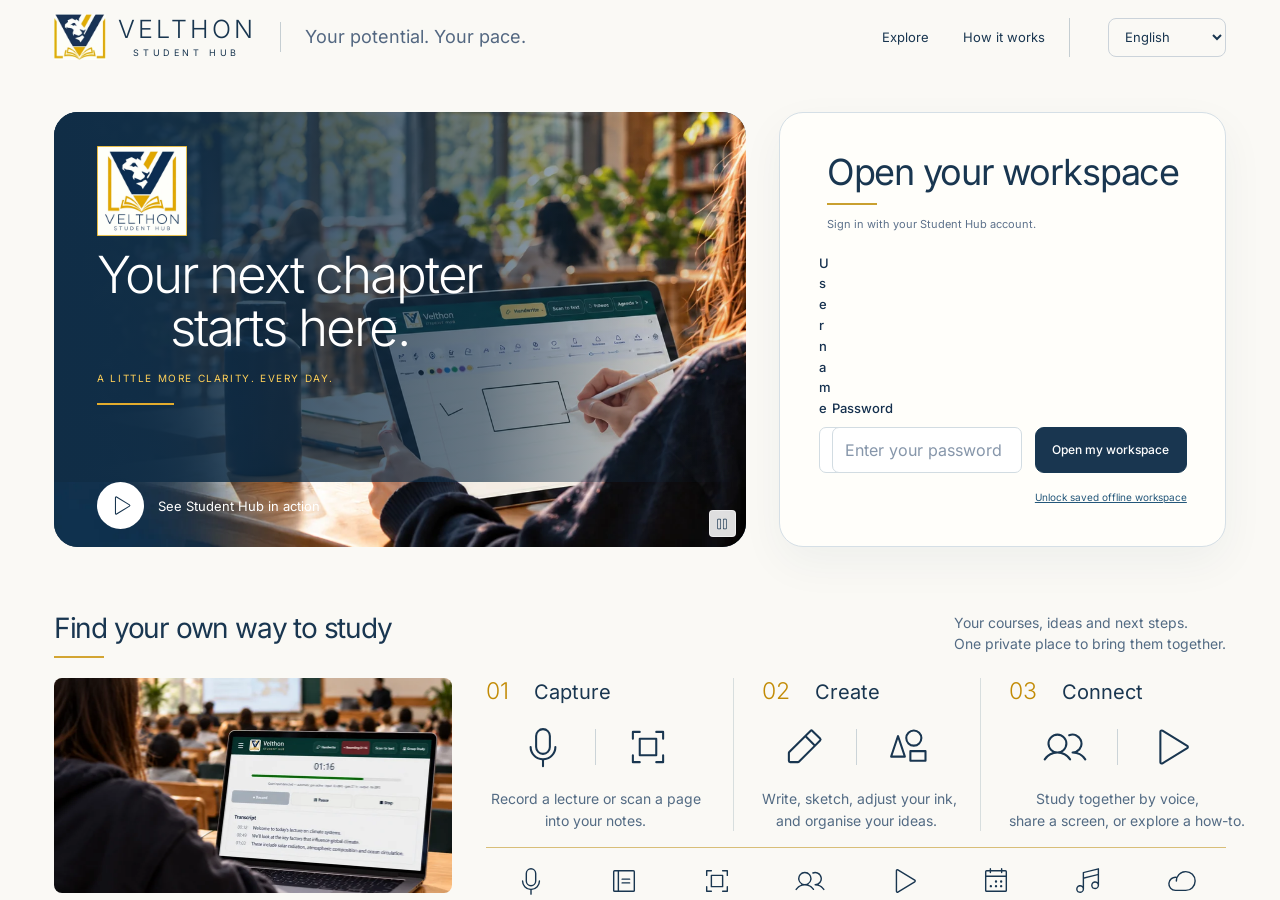
==== commit 6effbbd7: "Redesign the Student Hub sign-in and signed-in workspace" ====
--- a/index.html
+++ b/index.html
@@ -1,9 +1,9 @@
-<!doctype html><html lang="en"><head><meta http-equiv="Content-Security-Policy" content="default-src 'self'; script-src 'self' 'wasm-unsafe-eval' https://cdn.jsdelivr.net https://accounts.google.com; style-src 'self' 'unsafe-inline'; img-src 'self' data: blob:; media-src 'self' blob:; worker-src 'self' blob: https://cdn.jsdelivr.net; frame-src 'self' https://archive.org https://www.youtube-nocookie.com https://open.spotify.com https://embed.music.apple.com https://w.soundcloud.com https://accounts.google.com https://login.microsoftonline.com https://login.live.com; connect-src 'self' https://archive.org https://accounts.google.com https://oauth2.googleapis.com https://www.googleapis.com https://graph.microsoft.com https://login.microsoftonline.com https://velthon-student-hub-trial.velthonhome.chatgpt.site https://cdn.jsdelivr.net https://huggingface.co https://*.huggingface.co https://*.hf.co; object-src 'none'; base-uri 'self'; form-action 'self'"><meta name="referrer" content="no-referrer"><meta charset="utf-8"><meta name="viewport" content="width=device-width,initial-scale=1,viewport-fit=cover"><title>VELTHON Student Hub · Tablet trial</title><meta name="theme-color" content="#164e49"><link rel="manifest" href="manifest.webmanifest"><link rel="apple-touch-icon" href="logo-student-v034.png"><link rel="stylesheet" href="style.css"><link rel="stylesheet" href="tablet-v037.css"><link rel="stylesheet" href="compact-v039.css"><link rel="stylesheet" href="studio-v042.css"><link rel="stylesheet" href="notebook-ribbon-v047.css"><link rel="stylesheet" href="calendar-v041.css"><link rel="stylesheet" href="external-v041.css"><link rel="stylesheet" href="video-v041.css"><link rel="stylesheet" href="storage-v042.css"><link rel="stylesheet" href="search-v043.css"><link rel="stylesheet" href="recording-v044.css"><link rel="stylesheet" href="group-study-v046.css"><link rel="stylesheet" href="security-v045.css"><link rel="stylesheet" href="landing-v049.css"><link rel="stylesheet" href="workspace-v050.css"></head><body>
-<section id="auth" class="landing-page"><header class="landing-header"><a class="landing-brand" href="#auth" aria-label="VELTHON Student Hub home"><img src="landing-emblem-v049.webp" alt="" width="52" height="46"><span data-no-translate>VELTHON<small>STUDENT HUB</small></span></a><p class="landing-motto">Your potential. Your pace.</p><nav aria-label="Page navigation"><a href="#landingTools">Explore</a><a href="#landingGuides">How it works</a></nav><label class="landing-language"><span class="sr-only">Interface language</span><select id="authLanguage" aria-label="Interface language"><option value="en">English</option><option value="fr">Français</option><option value="es">Español</option></select></label></header><section class="landing-hero" aria-labelledby="landingTitle"><img class="landing-hero-photo" src="landing-hero-v049.webp" alt="Student seen from behind taking digital notes in VELTHON Student Hub on a tablet" fetchpriority="high" width="2243" height="701"><div class="landing-hero-copy"><img class="landing-product-logo" src="landing-logo-v049.webp" alt="VELTHON Student Hub" width="170" height="170"><h1 id="landingTitle">Your next chapter<br>starts here.</h1><p>A LITTLE MORE CLARITY. EVERY DAY.</p><span class="landing-gold-rule" aria-hidden="true"></span></div><button id="landingIntro" class="landing-intro"><img src="landing-icon-play-v049.svg" alt="" width="32" height="32"><span>See Student Hub in action</span></button><button id="landingMotion" class="landing-motion" aria-pressed="false" aria-label="Pause decorative animation"><img src="landing-icon-pause-v049.svg" alt="" width="32" height="32"></button></section><section class="landing-login" aria-labelledby="landingLoginTitle"><div class="landing-welcome"><h2 id="landingLoginTitle">Ready for a little progress?</h2><p>Trial access: Emma, George &amp; Hany · All features free during the trial.</p></div><form id="authForm"><label>Username<input id="username" autocomplete="username" required minlength="3" maxlength="40" placeholder="Enter your username"></label><label id="passwordLabel">Password<input id="password" type="password" required minlength="12" autocomplete="current-password" placeholder="Enter your password"></label><button id="authSubmit" class="primary">Open my workspace</button><label id="displayLabel" hidden>Display name<input id="displayName" autocomplete="name"></label><label id="recoveryLabel" hidden>Recovery code<input id="recoveryCode" autocomplete="off"></label></form><div class="landing-legacy" hidden><div id="plans"></div><div class="segments"><button data-auth="login">Sign in</button><button data-auth="register">Create account</button><button data-auth="reset">Recover</button></div><div id="recoveryPanel" hidden><pre id="recoveryValue"></pre><button id="recoveryDone">I saved it · Sign in</button></div></div></section><section class="landing-explore" id="landingTools"><div class="landing-section-head"><h2>Find your own way to study</h2><p>Your courses, ideas and next steps.<br>One private place to bring them together.</p></div><div class="landing-learning"><figure><img src="landing-lecture-v049.webp" alt="Rear view of a student listening in a lecture hall with VELTHON recording and transcript on a laptop" width="800" height="450" loading="lazy"><figcaption>Listen. Capture. Understand.</figcaption></figure><div class="landing-tools-body"><div class="landing-guides" id="landingGuides"><article><h3><span>01</span>Capture</h3><div class="landing-guide-icons"><img src="landing-icon-microphone-v049.svg" alt="" width="32" height="32"><i></i><img src="landing-icon-scan-v049.svg" alt="" width="32" height="32"></div><p>Record a lecture or scan a page<br>into your notes.</p></article><article><h3><span>02</span>Create</h3><div class="landing-guide-icons"><img src="landing-icon-pencil-simple-v049.svg" alt="" width="32" height="32"><i></i><img src="landing-icon-shapes-v049.svg" alt="" width="32" height="32"></div><p>Write, sketch, adjust your ink,<br>and organise your ideas.</p></article><article><h3><span>03</span>Connect</h3><div class="landing-guide-icons"><img src="landing-icon-users-v049.svg" alt="" width="32" height="32"><i></i><img src="landing-icon-play-v049.svg" alt="" width="32" height="32"></div><p>Study together by voice,<br>share a screen, or explore a how-to.</p></article></div><div class="landing-features"><button type="button" data-landing-feature="Lectures"><img src="landing-icon-microphone-v049.svg" alt="" width="32" height="32"><span>Lectures</span></button><button type="button" data-landing-feature="Smart notes"><img src="landing-icon-notebook-v049.svg" alt="" width="32" height="32"><span>Smart notes</span></button><button type="button" data-landing-feature="Scan to text"><img src="landing-icon-scan-v049.svg" alt="" width="32" height="32"><span>Scan to text</span></button><button type="button" data-landing-feature="Group study"><img src="landing-icon-users-v049.svg" alt="" width="32" height="32"><span>Group study</span></button><button type="button" data-landing-feature="Study videos"><img src="landing-icon-play-v049.svg" alt="" width="32" height="32"><span>Study videos</span></button><button type="button" data-landing-feature="Calendar"><img src="landing-icon-calendar-dots-v049.svg" alt="" width="32" height="32"><span>Calendar</span></button><button type="button" data-landing-feature="Music"><img src="landing-icon-music-notes-v049.svg" alt="" width="32" height="32"><span>Music</span></button><button type="button" data-landing-feature="Cloud & device"><img src="landing-icon-cloud-v049.svg" alt="" width="32" height="32"><span>Cloud & device</span></button></div><div class="landing-classics"><p>Courses <span>·</span> Planner <span>·</span> Quizzes <span>·</span> Grades <span>·</span> Focus <span>·</span> Budget <span>·</span> Projects <span>·</span> Career</p><button type="button" id="landingAllTools">Explore all tools <img src="landing-icon-arrow-right-v049.svg" alt="" width="32" height="32"></button></div></div></div></section><footer class="landing-footer"><span>© 2026 VELTHON</span><span aria-hidden="true">·</span><span>Designed &amp; developed by</span><img src="logo-company-original-v036.png" width="26" height="26" alt="VELTHON company logo"><span>VELTHON Design and Development</span></footer></section>
+<!doctype html><html lang="en"><head><meta http-equiv="Content-Security-Policy" content="default-src 'self'; script-src 'self' 'wasm-unsafe-eval' https://cdn.jsdelivr.net https://accounts.google.com; style-src 'self' 'unsafe-inline'; img-src 'self' data: blob:; media-src 'self' blob:; worker-src 'self' blob: https://cdn.jsdelivr.net; frame-src 'self' https://archive.org https://www.youtube-nocookie.com https://open.spotify.com https://embed.music.apple.com https://w.soundcloud.com https://accounts.google.com https://login.microsoftonline.com https://login.live.com; connect-src 'self' https://archive.org https://accounts.google.com https://oauth2.googleapis.com https://www.googleapis.com https://graph.microsoft.com https://login.microsoftonline.com https://velthon-student-hub-trial.velthonhome.chatgpt.site https://cdn.jsdelivr.net https://huggingface.co https://*.huggingface.co https://*.hf.co; object-src 'none'; base-uri 'self'; form-action 'self'"><meta name="referrer" content="no-referrer"><meta charset="utf-8"><meta name="viewport" content="width=device-width,initial-scale=1,viewport-fit=cover"><title>VELTHON Student Hub · Tablet trial</title><meta name="theme-color" content="#164e49"><link rel="manifest" href="manifest.webmanifest"><link rel="apple-touch-icon" href="logo-student-v034.png"><link rel="stylesheet" href="style.css"><link rel="stylesheet" href="tablet-v037.css"><link rel="stylesheet" href="compact-v039.css"><link rel="stylesheet" href="studio-v042.css"><link rel="stylesheet" href="notebook-ribbon-v047.css"><link rel="stylesheet" href="calendar-v041.css"><link rel="stylesheet" href="external-v041.css"><link rel="stylesheet" href="video-v041.css"><link rel="stylesheet" href="storage-v042.css"><link rel="stylesheet" href="search-v043.css"><link rel="stylesheet" href="recording-v044.css"><link rel="stylesheet" href="group-study-v046.css"><link rel="stylesheet" href="security-v045.css"><link rel="stylesheet" href="landing-v049.css"><link rel="stylesheet" href="workspace-v050.css"><link rel="stylesheet" href="notebook-pages-v053.css"></head><body>
+<section id="auth" class="landing-page"><header class="landing-header"><a class="landing-brand" href="#auth" aria-label="VELTHON Student Hub home"><img src="landing-emblem-v049.webp" alt="" width="52" height="46"><span data-no-translate>VELTHON<small>STUDENT HUB</small></span></a><p class="landing-motto">Your potential. Your pace.</p><nav aria-label="Page navigation"><a href="#landingTools">Explore</a><a href="#landingGuides">How it works</a></nav><label class="landing-language"><span class="sr-only">Interface language</span><select id="authLanguage" aria-label="Interface language"><option value="en">English</option><option value="fr">Français</option><option value="es">Español</option></select></label></header><div class="landing-entry"><section class="landing-hero" aria-labelledby="landingTitle"><img class="landing-hero-photo" src="landing-hero-v049.webp" alt="Student seen from behind taking digital notes in VELTHON Student Hub on a tablet" fetchpriority="high" width="2243" height="701"><div class="landing-hero-copy"><img class="landing-product-logo" src="landing-logo-v049.webp" alt="VELTHON Student Hub" width="170" height="170"><h1 id="landingTitle">Your next chapter<br>starts here.</h1><p>A LITTLE MORE CLARITY. EVERY DAY.</p><span class="landing-gold-rule" aria-hidden="true"></span></div><button id="landingIntro" class="landing-intro"><img src="landing-icon-play-v049.svg" alt="" width="32" height="32"><span>See Student Hub in action</span></button><button id="landingMotion" class="landing-motion" aria-pressed="false" aria-label="Pause decorative animation"><img src="landing-icon-pause-v049.svg" alt="" width="32" height="32"></button></section><section class="landing-login" aria-labelledby="landingLoginTitle"><div class="landing-welcome"><h2 id="landingLoginTitle">Open your workspace</h2><p>Sign in with your Student Hub account.</p></div><form id="authForm"><label>Username<input id="username" autocomplete="username" required minlength="3" maxlength="40" placeholder="Enter your username"></label><label id="passwordLabel">Password<input id="password" type="password" required minlength="12" autocomplete="current-password" placeholder="Enter your password"></label><button id="authSubmit" class="primary">Open my workspace</button><label id="displayLabel" hidden>Display name<input id="displayName" autocomplete="name"></label><label id="recoveryLabel" hidden>Recovery code<input id="recoveryCode" autocomplete="off"></label></form><div class="landing-legacy" hidden><div id="plans"></div><div class="segments"><button data-auth="login">Sign in</button><button data-auth="register">Create account</button><button data-auth="reset">Recover</button></div><div id="recoveryPanel" hidden><pre id="recoveryValue"></pre><button id="recoveryDone">I saved it · Sign in</button></div></div></section></div><section class="landing-explore" id="landingTools"><div class="landing-section-head"><h2>Find your own way to study</h2><p>Your courses, ideas and next steps.<br>One private place to bring them together.</p></div><div class="landing-learning"><figure><img src="landing-lecture-v049.webp" alt="Rear view of a student listening in a lecture hall with VELTHON recording and transcript on a laptop" width="800" height="450" loading="lazy"><figcaption>Listen. Capture. Understand.</figcaption></figure><div class="landing-tools-body"><div class="landing-guides" id="landingGuides"><article><h3><span>01</span>Capture</h3><div class="landing-guide-icons"><img src="landing-icon-microphone-v049.svg" alt="" width="32" height="32"><i></i><img src="landing-icon-scan-v049.svg" alt="" width="32" height="32"></div><p>Record a lecture or scan a page<br>into your notes.</p></article><article><h3><span>02</span>Create</h3><div class="landing-guide-icons"><img src="landing-icon-pencil-simple-v049.svg" alt="" width="32" height="32"><i></i><img src="landing-icon-shapes-v049.svg" alt="" width="32" height="32"></div><p>Write, sketch, adjust your ink,<br>and organise your ideas.</p></article><article><h3><span>03</span>Connect</h3><div class="landing-guide-icons"><img src="landing-icon-users-v049.svg" alt="" width="32" height="32"><i></i><img src="landing-icon-play-v049.svg" alt="" width="32" height="32"></div><p>Study together by voice,<br>share a screen, or explore a how-to.</p></article></div><div class="landing-features"><button type="button" data-landing-feature="Lectures"><img src="landing-icon-microphone-v049.svg" alt="" width="32" height="32"><span>Lectures</span></button><button type="button" data-landing-feature="Smart notes"><img src="landing-icon-notebook-v049.svg" alt="" width="32" height="32"><span>Smart notes</span></button><button type="button" data-landing-feature="Scan to text"><img src="landing-icon-scan-v049.svg" alt="" width="32" height="32"><span>Scan to text</span></button><button type="button" data-landing-feature="Group study"><img src="landing-icon-users-v049.svg" alt="" width="32" height="32"><span>Group study</span></button><button type="button" data-landing-feature="Study videos"><img src="landing-icon-play-v049.svg" alt="" width="32" height="32"><span>Study videos</span></button><button type="button" data-landing-feature="Calendar"><img src="landing-icon-calendar-dots-v049.svg" alt="" width="32" height="32"><span>Calendar</span></button><button type="button" data-landing-feature="Music"><img src="landing-icon-music-notes-v049.svg" alt="" width="32" height="32"><span>Music</span></button><button type="button" data-landing-feature="Cloud & device"><img src="landing-icon-cloud-v049.svg" alt="" width="32" height="32"><span>Cloud & device</span></button></div><div class="landing-classics"><p>Courses <span>·</span> Planner <span>·</span> Quizzes <span>·</span> Grades <span>·</span> Focus <span>·</span> Budget <span>·</span> Projects <span>·</span> Career</p><button type="button" id="landingAllTools">Explore all tools <img src="landing-icon-arrow-right-v049.svg" alt="" width="32" height="32"></button></div></div></div></section><footer class="landing-footer"><a href="https://github.com/hafarouk/Velthon-Student-Hub-Web/releases/download/android-pilot-41956627659/Velthon-Student-Hub.apk">Download Android APK</a><span>© 2026 VELTHON</span><span aria-hidden="true">·</span><span>Designed &amp; developed by</span><img src="logo-company-original-v036.png" width="26" height="26" alt="VELTHON company logo"><span>VELTHON Design and Development</span></footer></section>
 <div id="app" hidden><header class="top"><button id="menuToggle" class="menu-toggle" aria-label="Open navigation" aria-controls="sidebar" aria-expanded="false">☰</button><button id="brand"><img src="logo-student-v034.png" alt="Velthon Student Hub"><span>Velthon<small>STUDENT HUB</small></span></button><div class="header-account"><button id="signedInUser" data-action="accountDetails" aria-label="Signed-in student and login details"></button><button id="connectionIndicator" data-action="openModes">Offline mode</button><span id="workspaceStatus"></span></div><button id="lock" aria-label="Lock workspace"></button></header><main id="main"><section id="screen"></section><section id="lectureView" hidden><button id="backLectures" class="text-button">← All lectures</button><div class="section-title"><span class="eyebrow">CAPTURE · UNDERSTAND · REMEMBER</span><span id="saved" class="pill">Encrypted in this browser</span></div><input id="lectureTitle" class="title-input" aria-label="Lecture title"><div class="two"><label>Course<select id="lectureCourse"></select></label><label>Lecture date<input id="lectureDate" type="date"></label></div><article class="recorder card"><div class="section-title"><h2>The conversation, captured.</h2><span id="recState" class="pill">Ready</span></div><label class="check"><input id="recordConsent" type="checkbox"> I have permission from participants and the institution to record and transcribe. I understand the audio policy below.</label><p class="muted small" id="recordingPolicy">Audio is encrypted temporarily on this device during recording and expires 15 minutes after Stop, sharing ends, or capture is interrupted. Download a copy before expiry if you need it. Imported audio follows the same rule; older saved audio enters a new 15-minute window when first opened in this version. The saved transcript and notes remain until you delete them. If the browser is closed or suspended, expired audio is blocked and removed the next time the app runs. The recording and transcript stay on this device. Live group-call audio and screens are shared with participants under separate call consent. The free speech engine may download from Hugging Face/jsDelivr on first use. For online meetings, share the meeting tab/system audio with the browser’s permission prompt; screen video is not recorded. Only record where all required permissions are in place.</p><label>Where are you recording?<select id="captureScene"><option value="hall">Lecture hall · distant speaker</option><option value="room">Group meeting · same room</option><option value="online">External online meeting · microphone + meeting sound</option><option value="groupstudy">Online Group Study · all call participants</option></select></label><section id="meetingAudioSetup" hidden><h3>Allow computer sound</h3><p class="muted small">Chrome requires its sharing chooser to grant access to meeting sound. For Teams/Zoom in a browser, select the meeting tab and keep Share tab audio on. For a desktop app, use Entire screen with system audio when your browser offers it. Student Hub discards the picture: it is never recorded or sent to anyone. Tap Record to open this browser permission directly. This grants sound access; it does not connect to your meeting account. You can also grant audio permission here in advance.</p><button type="button" id="connectMeetingAudio">Allow computer sound</button><button type="button" id="disconnectMeetingAudio" class="text-button">Disconnect</button><p id="meetingAudioStatus" role="status">Computer sound permission has not been granted.</p></section><div id="captureSources" hidden><label>Your microphone<meter id="micSourceLevel" min="0" max="1" value="0"></meter></label><label>Meeting sound<meter id="meetingSourceLevel" min="0" max="1" value="0"></meter></label></div><p id="sceneDescription" class="muted small">Automatic microphone routing and high gain preserve quieter speech. Place the device with a clear path to the lecturer.</p><div hidden><select id="micSensitivity"><option value="auto">Automatic</option></select><select id="micDevice"><option value="">System default</option></select><input type="checkbox" id="micDirection" disabled></div><div class="row wrap"><button type="button" id="testMicrophone" class="secondary">Test microphone</button><button type="button" id="resumeMicrophone" class="secondary">Resume microphone</button></div><p id="micDeviceName" class="muted small">The app uses the system’s active microphone automatically; no device selection is needed.</p><p class="muted small">Language: automatic · <strong id="detectedLanguage">Detecting…</strong><br>English / French / Spanish. Audio starts first; the local speech engine loads alongside capture. Transcript status below shows whether text is arriving. Recognition and source-based notes need review.</p><p id="transcriptionStatus" role="status" aria-live="polite">Ready. Audio and live transcription have separate status updates.</p><div class="sound-bars" id="soundBars"><i></i><i></i><i></i><i></i><i></i><i></i><i></i><i></i><i></i><i></i><i></i></div><div id="timer">00:00</div><meter id="micLevel" min="0" max="1" value="0" aria-label="Microphone level"></meter><p id="micStatus" class="muted small">Choose the setting and tap Record. Speech loads alongside audio capture; first use needs a model download.</p><div class="row"><button data-action="engines" class="text-button">Prepare speech / OCR engines</button></div><div class="record-buttons"><button id="record" class="primary">● Record</button><button id="pause" class="secondary" disabled>Pause</button><button id="stop" class="secondary" disabled>■ Stop</button></div><section id="temporaryRecordings" aria-label="Temporary recordings"><div class="section-title"><h3>Temporary recording · 15 minutes</h3><button type="button" id="refreshRecordings" class="text-button">Refresh</button></div><p class="muted small">Saved every second during capture. Stop to play or download; remaining transcription finishes in the background. Keep the transcript and notes in your lecture.</p><audio id="temporaryAudio" controls hidden aria-label="Temporary recording playback"></audio><div id="temporaryRecordingList" role="status">No temporary recording yet.</div></section><div class="row wrap" hidden><button id="play">Play audio</button><button id="stopPlayback">Stop playback</button><button id="deleteAudio">Delete audio</button></div><details><summary>Import, retry or export audio</summary><p class="muted small">Import audio your browser can decode. New recordings support up to four hours; slower devices may need shorter parts. Audio expires 15 minutes after Stop. Keep this page visible; the OS can suspend background capture.</p><div class="row wrap"><button id="importAudio" class="secondary">Import audio</button><button id="retryAudio" class="secondary">Transcribe saved audio</button><button id="exportAudio" class="secondary">Export audio</button><button hidden id="transcribeOnline" class="secondary">Transcribe online</button></div></details><label>Transcript<textarea id="transcript" rows="7" placeholder="Record, import or paste a lecture…"></textarea></label></article>
 <article class="card" id="lectureNotes"><div class="section-title"><div><span class="eyebrow">YOUR STUDY NOTES</span><h2>From words to understanding.</h2></div><span class="pill">EDITABLE</span></div><p class="muted small">Notes are assembled automatically from source excerpts after transcription. Check names, formulas and meaning against the original material.</p><label>Lecture notes<textarea id="notes" rows="15"></textarea></label><div id="pendingNotes" hidden><p class="muted">A new source-based draft is ready. Your edits have been kept.</p><textarea id="pendingNotesText" rows="8" readonly aria-label="New draft"></textarea><button id="useNotes" class="secondary">Use new draft</button></div><div class="row wrap"><button id="buildNotes" class="primary">Refresh study notes</button><button id="makeCards" class="secondary">Create flashcards</button><button id="onlineNotes" class="secondary">Enhance with local AI · free</button><button hidden id="translateNotes" class="secondary">Translate · online</button></div><div class="row wrap"><button id="exportTxt" class="text-button">Text</button><button id="exportDocx" class="text-button">Word</button><button id="exportPdf" class="text-button">PDF / print</button></div></article><button id="deleteLecture" class="text-button danger">Delete lecture and recording</button></section></main><div id="quickAccess"><nav id="bottom" class="bottom" aria-label="Favorite shortcuts"></nav><footer id="appFooter"><img src="logo-student-v034.png" alt="Velthon Student Hub logo"><div>© 2026 VELTHON Design and Development · Designed &amp; developed by VELTHON.</div></footer></div></div>
 <dialog id="sidebar" aria-labelledby="sidebarTitle"><div class="drawer-head"><img src="logo-student-v034.png" alt="Velthon Student Hub logo"><button id="sidebarClose" class="icon-button" aria-label="Close navigation">✕</button></div><h2 id="sidebarTitle">Your student hub</h2><div id="sidebarModes"></div><p id="sidebarContext" class="muted small" role="status"></p><p class="muted small">Tap ☆ to add a tool to the bottom bar. Up to six favorites.</p><nav aria-label="All student tools"><button data-action="drawerNav" data-id="accounts">Email & calendars<span>›</span></button><button data-action="drawerNav" data-id="cloudFiles">Cloud files & storage<span>›</span></button><button data-action="drawerNav" data-id="handwriting">Handwriting notebook<span>›</span></button><button data-action="drawerNav" data-id="more">All tools overview<span>›</span></button><button data-action="drawerNav" data-id="home">Today<span>›</span></button><button data-action="drawerNav" data-id="courses">Courses & subjects<span>›</span></button><button data-action="drawerNav" data-id="planner">Planner & timetable<span>›</span></button><button data-action="drawerNav" data-id="study">Notes, recordings & study<span>›</span></button><button data-action="drawerNav" data-id="grades">Grades & GPA<span>›</span></button><button data-action="drawerNav" data-id="writing">Writing & citations<span>›</span></button><button data-action="drawerNav" data-id="projects">Group projects<span>›</span></button><button data-action="drawerNav" data-id="focus">Focus & wellbeing<span>›</span></button><button data-action="drawerNav" data-id="budget">Student budget<span>›</span></button><button data-action="drawerNav" data-id="career">Career & opportunities<span>›</span></button><button data-action="drawerNav" data-id="contacts">Campus & contacts<span>›</span></button><button data-action="drawerNav" data-id="tools">Subject tools<span>›</span></button><button data-action="drawerNav" data-id="settings">Settings & backup<span>›</span></button><button data-action="drawerNav" data-id="help">Guide & capabilities<span>›</span></button></nav><footer class="developer-brand"><img src="logo-company-original-v036.png" alt="VELTHON Design and Development logo"><p>Developed and designed by<br><strong>VELTHON Design and Development</strong></p></footer></dialog><dialog id="editor"><div class="section-title"><h2 id="editorTitle"></h2><button id="editorClose" class="icon-button" aria-label="Close editor">✕</button></div><p id="editorIntro" class="muted small"></p><form id="editorForm"><div id="editorFields"></div><button class="primary wide" id="editorSave">Save</button></form></dialog>
 <dialog id="confirmation"><h2 id="confirmTitle"></h2><p id="confirmText"></p><div class="row"><button id="confirmCancel" class="secondary">Cancel</button><button id="confirmOk" class="primary">Confirm</button></div></dialog>
 <dialog id="reader"><div class="section-title"><h2 id="readerTitle"></h2><button id="readerClose" class="icon-button" aria-label="Close reader">✕</button></div><div id="readerBody"></div><div id="readerActions" class="row wrap"></div></dialog>
-<div id="message" role="status" hidden></div><div id="busy" role="status" hidden><div class="spinner"></div><p id="busyText"></p></div><script src="hosting-config.js"></script><script src="core.js"></script><script src="photo-resources-v042.js"></script><script src="keyboard.js"></script><script src="handwriting-v042.js"></script><script src="study-engine-v043.js"></script><script src="translations.js"></script><script src="i18n.js"></script><script src="web-vault-v044.js"></script><script src="audio-input-v040.js"></script><script src="recording-store-v044.js"></script><script src="web-bridge-v048.js"></script><script src="app-v048.js"></script><script src="scan-v042.js"></script><script src="tablet-v048.js"></script><script src="notebook-ribbon-v050.js"></script><script src="recording-ui-v048.js"></script><script src="group-study-v046b.js"></script><script src="external-consent-v045.js"></script><script src="calendar-core-v041.js"></script><script src="calendar-v043.js"></script><script src="music-core-v041.js"></script><script src="music-v045.js"></script><script src="video-core-v043.js"></script><script src="video-v045.js"></script><script src="storage-v045.js"></script><script src="security-center-v045.js"></script><script src="landing-v049.js"></script></body></html>
+<div id="message" role="status" hidden></div><div id="busy" role="status" hidden><div class="spinner"></div><p id="busyText"></p></div><script src="hosting-config.js"></script><script src="core.js"></script><script src="photo-resources-v042.js"></script><script src="keyboard.js"></script><script src="handwriting-v053.js"></script><script src="study-engine-v043.js"></script><script src="translations.js"></script><script src="i18n-v053.js"></script><script src="web-vault-v044.js"></script><script src="audio-input-v040.js"></script><script src="recording-store-v044.js"></script><script src="web-bridge-v053.js"></script><script src="app-v053.js"></script><script src="scan-v042.js"></script><script src="tablet-v048.js"></script><script src="notebook-ribbon-v050.js"></script><script src="notebook-pages-v053.js"></script><script src="recording-ui-v048.js"></script><script src="group-study-v046b.js"></script><script src="external-consent-v045.js"></script><script src="calendar-core-v041.js"></script><script src="calendar-v043.js"></script><script src="music-core-v041.js"></script><script src="music-v045.js"></script><script src="video-core-v043.js"></script><script src="video-v045.js"></script><script src="storage-v045.js"></script><script src="security-center-v045.js"></script><script src="landing-v049.js"></script><script src="program-catalog-v056.js"></script><script src="program-desk-v056.js"></script></body></html>
 
--- a/landing-v049.css
+++ b/landing-v049.css
@@ -14,3 +14,68 @@
 @media(max-width:760px){.landing-login{grid-template-columns:1fr;gap:20px}.landing-explore{padding-top:25px;padding-bottom:20px}}
 @media(max-width:480px){.landing-hero{height:520px}.landing-hero-photo{height:245px;top:auto;bottom:0;object-position:85% center}.landing-hero-copy{width:100%;height:275px;padding:20px 10px 12px;justify-content:center}.landing-product-logo{width:120px;height:120px}.landing-hero h1{font-size:29px;letter-spacing:-1px;margin-top:10px}.landing-hero-copy p{font-size:8px;letter-spacing:1.8px;margin-top:12px}.landing-gold-rule{margin-top:10px}.landing-page .landing-intro{bottom:16px}.landing-header{min-width:0}.landing-brand{gap:9px}}
 .landing-features{padding-top:18px;padding-bottom:19px}.landing-explore{padding-bottom:10px}.landing-section-head{margin-bottom:20px}.landing-footer{min-height:38px;margin-top:6px}
+
+/* Keep the real sign-in form in view beside the campus scene. */
+.landing-entry {
+  max-width: 1480px;
+  margin: 0 auto;
+  padding: clamp(16px,3vw,42px) 4.2%;
+  display: grid;
+  grid-template-columns: minmax(0,1.55fr) minmax(300px,1fr);
+  gap: clamp(16px,2.6vw,36px);
+  align-items: stretch;
+}
+.landing-entry .landing-hero {
+  min-height: 430px;
+  height: auto;
+  border-radius: 24px;
+  overflow: hidden;
+  isolation: isolate;
+  background: #102d46;
+}
+.landing-entry .landing-hero-photo {width:100%;height:100%;object-fit:cover;object-position:56% center}
+.landing-entry .landing-hero-copy {
+  position: relative;
+  z-index: 1;
+  width: 100%;
+  height: auto;
+  min-height: 370px;
+  padding: 30px clamp(18px,3.4vw,45px) 74px;
+  text-align: left;
+  align-items: flex-start;
+  justify-content: center;
+  background: linear-gradient(90deg,#102d46fa,#102d469e 62%,transparent);
+}
+.landing-entry .landing-product-logo {width: 90px;height: 90px;object-fit: contain}
+.landing-entry .landing-hero h1 {font-size:clamp(32px,4vw,58px);letter-spacing:-.04em;line-height:1.03}
+.landing-entry .landing-hero-copy p {font-size:10px;letter-spacing:.16em;padding:0}
+.landing-entry .landing-intro {left:clamp(18px,3.4vw,45px);right:auto;bottom:18px;z-index:2}
+.landing-entry .landing-motion {z-index:2}
+#auth.landing-page .landing-entry .landing-login {
+  display: flex;
+  flex-direction: column;
+  justify-content: center;
+  gap: 20px;
+  padding: clamp(20px,3vw,42px);
+  margin: 0;
+  border: 1px solid #d5dfe6;
+  border-radius: 24px;
+  background: #fffefa;
+  box-shadow: 0 16px 44px #1936500d;
+}
+.landing-entry .landing-welcome {border:0;padding:0}
+.landing-entry .landing-welcome h2 {font-size:clamp(24px,3vw,36px);line-height:1.12;letter-spacing:-.035em}
+#auth.landing-page .landing-entry #authForm {grid-template-columns:minmax(0,1fr);gap:13px}
+#auth.landing-page .landing-entry #authForm label[hidden] {display:none}
+#auth.landing-page .landing-entry #authForm label {font-size:13px}
+#auth.landing-page .landing-entry #authForm input {font-size:16px;min-height:46px!important}
+#auth.landing-page .landing-entry #authSubmit {width:100%;min-height:46px;border-radius:9px}
+.landing-entry :is(button,input,a):focus-visible {outline:2px solid #a97d25;outline-offset:3px}
+@media(max-width:760px){
+  .landing-entry {grid-template-columns:1fr;gap:14px;padding:14px}
+  .landing-entry .landing-hero {min-height:0;border-radius:18px}
+  .landing-entry .landing-hero-copy {min-height:220px;padding:20px 20px 66px}
+  .landing-entry .landing-product-logo {width:62px;height:62px}
+  .landing-entry .landing-intro {left:20px}
+  #auth.landing-page .landing-entry .landing-login {border-radius:18px}
+}
--- a/workspace-v050.css
+++ b/workspace-v050.css
@@ -23,3 +23,112 @@
 @container(max-width:540px){#app #inkPanel .ribbon-properties{flex:1 1 100%!important;justify-content:flex-start;border-top:1px solid var(--line)!important;padding-top:3px!important;gap:12px!important}.ribbon-properties input[type=range]{width:65px!important}.ribbon-vertical{flex-basis:39px;width:39px}.studio-stage>.studio-paper-scroll{padding:8px}.ribbon-command{gap:3px}.ribbon-all-button .ribbon-menu-label{display:inline}}
 @media(pointer:coarse){.ribbon-vertical{width:45px;flex-basis:45px}.ribbon-vertical button{width:36px;height:36px;min-height:36px!important}.ribbon-command{height:38px}.ribbon-command button{height:36px;min-height:36px!important}.ribbon-popover button{min-height:42px}}
 @media(max-width:699px){#app .top{padding:6px 10px!important;gap:6px}#app .top .header-ink{font-size:11px}#app #bottom .quick-link{min-height:44px}#app #main label{font-weight:400!important}}
+
+/* Campus uses a lecture-theatre palette; school uses a ruled notebook motif. */
+body { --campus-deep:#233e64; --campus-accent:#f4c767; --campus-wash:#e8edf8; }
+body.school-mode { --campus-deep:#185149; --campus-accent:#ffda76; --campus-wash:#e4f3e9; }
+#app .dashboard-capture {
+  background:linear-gradient(110deg,var(--campus-deep) 20%,#334b80 100%)!important;
+  color:white; border:0; border-inline-start:4px solid var(--campus-accent);
+  border-radius:18px 5px 18px 5px; padding:clamp(16px,3vw,32px);
+}
+body.school-mode #app .dashboard-capture {
+  background:repeating-linear-gradient(0deg,transparent 0 23px,#ffffff12 23px 24px),var(--campus-deep)!important;
+  border-radius:6px 21px 6px 21px;
+}
+#app .dashboard-capture :is(p,h2) { color:white; }
+#app .dashboard-capture .gold { background:var(--campus-accent); color:#172c40; }
+#app .dashboard-heading h1 { font-size:clamp(1.65rem,4vw,2.75rem); line-height:1.12; }
+#app .dashboard-panel { border-block-start:3px solid var(--campus-accent); }
+body:not(.dark) #app .dashboard-metrics>div { background:var(--campus-wash); }
+#app #connectionIndicator[data-mode="offline"] { border:1px dashed currentColor; }
+body.school-mode #app .top { background:#173e40!important; }
+@media(max-width:640px){
+  #app .dashboard-capture .row { display:flex; flex-wrap:wrap; gap:6px; }
+  #app .dashboard-capture button { min-height:44px; }
+  #app .dashboard-metrics { display:grid; grid-template-columns:repeat(2,minmax(0,1fr)); }
+  #app .dashboard-sections { display:grid; grid-template-columns:minmax(0,1fr); }
+}
+/* Workspace chrome applies across planner, lecture, study, settings and library views. */
+#app #main { --section-mark:#5577a3; }
+.school-mode #app #main { --section-mark:#278477; }
+#app #main .section-title h2 { display:flex; align-items:center; gap:.5rem; }
+#app #main .section-title h2::before {
+  content:""; width:3px; height:1em; background:var(--section-mark); border-radius:2px;
+}
+#app #main .card { border-radius:14px; padding:clamp(12px,2vw,20px); }
+.school-mode #app #main .card { border-radius:5px 16px 16px 5px; border-inline-start:3px solid var(--section-mark); }
+#app #main .tool { min-height:96px; padding:14px; }
+#app #main .tool svg { margin-bottom:8px; }
+#app #main :is(button,a,input,select,textarea):focus-visible {
+  outline:2px solid var(--section-mark); outline-offset:3px;
+}
+#app #main .tabs { scrollbar-width:thin; gap:5px; }
+@media (hover:hover) {
+  #app #main :is(.tool,.item):hover { border-color:var(--section-mark); }
+}
+
+/* Study desk review. Style the existing controls and keep every route in place. */
+#app {
+  --desk-tone: #294664;
+  --desk-highlight: #b28b42;
+  --desk-wash: #eef1f4;
+}
+body.school-mode #app {
+  --desk-tone: #24594e;
+  --desk-highlight: #b28b42;
+  --desk-wash: #e7f2e9;
+}
+body.dark #app { --desk-wash: #25394e; }
+#app #main .dashboard-heading h1 {
+  font-family: Georgia, serif;
+  font-weight: 400 !important;
+  letter-spacing: -.035em;
+  font-size: clamp(1.85rem,4vw,3.25rem);
+}
+#app #main .dashboard-capture {
+  background: linear-gradient(120deg,#193149,var(--desk-tone)) !important;
+  border-radius: 16px;
+  border-inline-start: 4px solid var(--desk-highlight);
+}
+#app #main .dashboard-panel {
+  border: 1px solid var(--line);
+  border-radius: 14px;
+  background: var(--card);
+  padding: clamp(12px,2vw,20px);
+}
+#app #main .dashboard-panel .item {
+  border-radius: 9px;
+  margin-block: 5px;
+}
+#app #main .dashboard-panel .item:hover,
+#app #main .tool:hover {
+  background: var(--desk-wash);
+}
+#app #main .dashboard-metrics > div { border-radius: 9px; }
+#app #main .dashboard-tools .tool { min-height: 86px; border-radius: 12px; }
+#app :is(button,summary,input,select,textarea,a):focus-visible {
+  outline: 2px solid #b68b3e;
+  outline-offset: 3px;
+}
+#app .notebook-overview {
+  border-color: var(--line);
+  background: var(--card);
+}
+#app .notebook-overview summary { color: var(--ink); }
+@media (max-width:640px) {
+  #app #main .dashboard-capture { padding: 16px; }
+  #app #main .dashboard-capture .row { gap: 6px; }
+  #app #main .dashboard-panel { padding: 12px; }
+}
+
+#sidebar .workspace-choices {
+  background: var(--card);
+  border: 1px solid var(--line);
+  border-radius: 16px;
+  padding: 14px;
+}
+#sidebar .workspace-choices h2 {margin:0 0 12px;font-size:1.15rem}
+#sidebar .workspace-choices .choice-grid {gap:8px}
+#sidebar .workspace-choices .mode-block {min-height:72px;padding:10px;border-radius:10px}
+#sidebar .workspace-choices .mode-block b {font-weight:500}
--- a/notebook-pages-v053.css
+++ b/notebook-pages-v053.css
@@ -0,0 +1,22 @@
+.notebook-page-navigation{position:relative;display:flex;align-items:center;justify-content:center;gap:6px;flex-shrink:0;min-height:38px;padding:2px 44px 2px 8px;background:var(--surface,#fbfaf7);border-top:1px solid var(--line,#d7dce4);touch-action:pan-y;user-select:none}.notebook-page-navigation button{display:inline-flex;align-items:center;justify-content:center;min-width:34px!important;min-height:32px!important;padding:5px!important;margin:0;border:0;background:transparent;color:var(--ink,#203953);border-radius:6px}.notebook-page-navigation button:hover{background:var(--selection,#e8edf2)}.notebook-page-navigation button:focus-visible{outline:2px solid #c4a154;outline-offset:1px}.notebook-page-navigation button:disabled{opacity:.3}.notebook-page-count{font-size:12px;white-space:nowrap;font-weight:400;min-width:90px;text-align:center}.notebook-page-navigation button:first-child{margin-right:auto}.notebook-page-navigation .notebook-curl{position:absolute;right:0;bottom:0;width:38px;height:38px;border-radius:15px 0 0 0;background:linear-gradient(135deg,#e5eaf0 48%,#c9d2df 50%,#fdfcf9 54%);border-left:1px solid var(--line,#d7dce4)}.notebook-curl svg{width:17px;height:17px}#handCanvas.page-turn-next{animation:notebook-turn-in .24s ease-out;transform-origin:right center}#handCanvas.page-turn-back{animation:notebook-turn-back .24s ease-out;transform-origin:left center}@keyframes notebook-turn-in{from{opacity:.5;transform:perspective(1200px) rotateY(-9deg)}to{opacity:1;transform:none}}@keyframes notebook-turn-back{from{opacity:.5;transform:perspective(1200px) rotateY(9deg)}to{opacity:1;transform:none}}@media(prefers-reduced-motion:reduce){#handCanvas.page-turn-next,#handCanvas.page-turn-back{animation:none}}
+
+/* Compact desktop tools; coarse pointers retain room for accurate taps. */
+#inkPanel .ribbon-vertical{flex-basis:34px;width:34px;gap:1px;padding:4px 2px}#inkPanel .ribbon-vertical button{width:28px;min-width:28px;height:28px;min-height:28px!important;padding:4px!important}#inkPanel .ribbon-vertical button .ribbon-icon{width:18px;height:18px}#inkPanel .ribbon-vertical button:nth-child(17){margin-top:5px;border-top:1px solid var(--line)!important}#inkPanel .ribbon-command .ribbon-icon{width:18px;height:18px}#inkPanel .ribbon-menu-button,#inkPanel .ribbon-all-button{padding:4px 6px!important;gap:4px!important}#inkPanel .ribbon-menu-label{font-size:11px}#inkPanel .ribbon-vertical button[aria-pressed=true]{background:var(--selection,#e8edf2);border-color:#c4a154!important}@media(pointer:coarse){#inkPanel .ribbon-vertical{flex-basis:39px;width:39px;gap:2px}#inkPanel .ribbon-vertical button{width:34px;min-width:34px;height:34px;min-height:34px!important}}
+
+/* More direct top tools, scrollable without forcing a wider writing surface. */
+#inkPanel .ribbon-quick{flex-wrap:nowrap;overflow-x:auto;scrollbar-width:thin;max-width:100%;gap:1px;flex-shrink:1}#inkPanel .ribbon-quick>button{flex:0 0 27px;min-width:27px!important;width:27px;min-height:29px!important;height:29px;padding:4px!important;margin:0}#inkPanel .ribbon-quick>button small{display:none}#inkPanel .ribbon-quick .ribbon-icon{width:17px;height:17px}#inkPanel .ribbon-command{flex-wrap:wrap}#inkPanel .ribbon-quick{flex-basis:auto}#inkPanel .ribbon-menu-label{font-size:10px}
+.notebook-page-navigation .notebook-curl{width:26px;height:26px;min-width:26px!important;min-height:26px!important;padding:0!important;border:0;border-radius:0;clip-path:polygon(100% 0,100% 100%,0 100%);background:linear-gradient(135deg,#9eafc5,#c3a04c);box-shadow:none}.notebook-page-navigation .notebook-curl svg{display:none}.notebook-page-navigation .notebook-curl:hover{background:#c3a04c}.notebook-page-navigation .notebook-curl:focus-visible{clip-path:none;outline:2px solid #1b3956}@media(pointer:coarse){#inkPanel .ribbon-quick>button{flex-basis:32px;min-width:32px!important;width:32px;min-height:34px!important;height:34px}}
+
+#inkPanel .studio-stage{position:relative}#inkPanel .studio-stage>.notebook-curl{position:absolute!important;right:var(--corner-right,17px)!important;top:var(--corner-top,12px)!important;bottom:auto!important;z-index:8;display:block!important;width:42px!important;height:42px!important;min-width:42px!important;min-height:42px!important;padding:0!important;margin:0!important;border:0!important;border-radius:0!important;clip-path:polygon(0 0,100% 0,100% 100%);background:#c29a38!important;filter:drop-shadow(-2px -2px 2px #20395355);cursor:pointer}#inkPanel .studio-stage>.notebook-curl svg{display:none}#inkPanel .studio-stage>.notebook-curl:after{content:'+';position:absolute;right:4px;top:1px;color:#172f4a;font:20px/1 sans-serif}#inkPanel .studio-stage>.notebook-curl:hover{background:#e8c565!important}#inkPanel .studio-stage>.notebook-curl:focus-visible{clip-path:none;outline:3px solid #1b3956;outline-offset:2px}#inkPanel .studio-stage>.notebook-curl:active{transform:scale(.94)}
+
+.notebook-build{font-size:10px;font-weight:400;color:var(--muted,#64748b);padding:0 4px;flex-shrink:0}
+
+.notebook-page-fold{position:absolute;z-index:10;pointer-events:none;transform-origin:top right;backface-visibility:visible;animation:notebook-corner-curl .42s cubic-bezier(.3,.05,.3,1) both;filter:drop-shadow(-7px 9px 8px #142d4a44)}@keyframes notebook-corner-curl{0%{clip-path:polygon(0 0,100% 0,100% 100%,0 100%);transform:none;opacity:1}35%{clip-path:polygon(0 0,70% 0,100% 35%,100% 100%,0 100%);transform:perspective(1000px) rotateY(-13deg) skewY(-2deg);opacity:1}75%{clip-path:polygon(0 15%,35% 0,100% 75%,100% 100%,0 100%);transform:perspective(1000px) rotateY(-70deg) translateX(-18%) rotateZ(-9deg);opacity:.8}100%{clip-path:polygon(0 85%,5% 80%,30% 100%,0 100%);transform:perspective(1000px) rotateY(-135deg) translateX(-38%) rotateZ(-18deg);opacity:0}}@media(prefers-reduced-motion:reduce){.notebook-page-fold{display:none;animation:none}}
+/* The fold overlay owns page motion; keep paper geometry stable for its corner control. */
+#handCanvas.page-turn-next,#handCanvas.page-turn-back{animation:none!important}
+
+.notebook-overview{position:relative;padding:.55rem .75rem;border:1px solid #c8d0d5;border-radius:.65rem;margin:.45rem 0;background:var(--card,#fffdf8);color:var(--ink,#193650)}
+.notebook-overview summary{cursor:pointer;min-height:32px;line-height:32px}
+.notebook-overview input{margin:.25rem .5rem .25rem 0;max-width:100%}
+.notebook-overview-list{display:flex;flex-wrap:wrap;gap:.4rem;padding:.45rem 0;max-height:180px;overflow:auto}
+.notebook-overview button{min-height:36px}
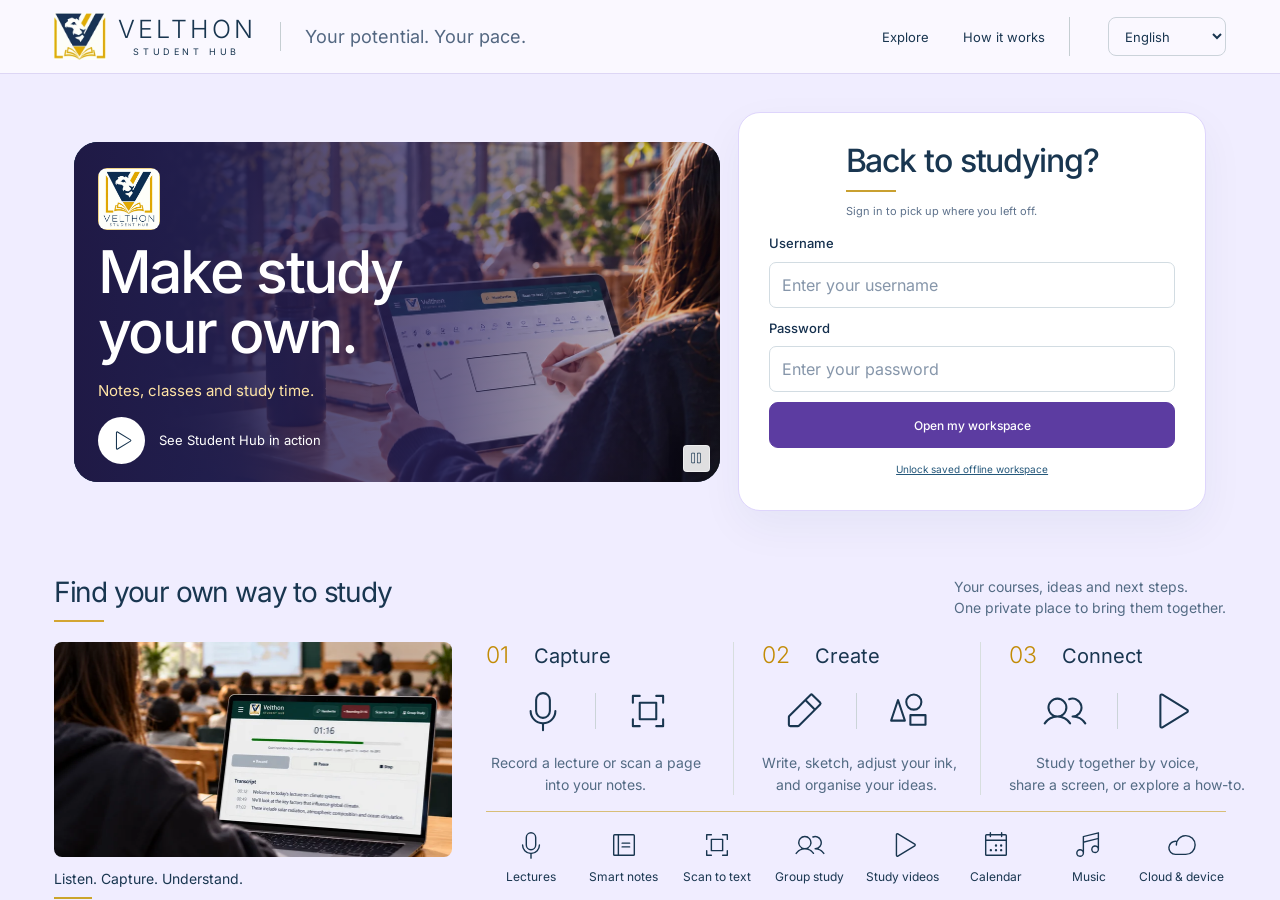
==== commit b9979f5c: "Restyle student sign-in and fix the collapsed username field" ====
--- a/index.html
+++ b/index.html
@@ -1,5 +1,5 @@
 <!doctype html><html lang="en"><head><meta http-equiv="Content-Security-Policy" content="default-src 'self'; script-src 'self' 'wasm-unsafe-eval' https://cdn.jsdelivr.net https://accounts.google.com; style-src 'self' 'unsafe-inline'; img-src 'self' data: blob:; media-src 'self' blob:; worker-src 'self' blob: https://cdn.jsdelivr.net; frame-src 'self' https://archive.org https://www.youtube-nocookie.com https://open.spotify.com https://embed.music.apple.com https://w.soundcloud.com https://accounts.google.com https://login.microsoftonline.com https://login.live.com; connect-src 'self' https://archive.org https://accounts.google.com https://oauth2.googleapis.com https://www.googleapis.com https://graph.microsoft.com https://login.microsoftonline.com https://velthon-student-hub-trial.velthonhome.chatgpt.site https://cdn.jsdelivr.net https://huggingface.co https://*.huggingface.co https://*.hf.co; object-src 'none'; base-uri 'self'; form-action 'self'"><meta name="referrer" content="no-referrer"><meta charset="utf-8"><meta name="viewport" content="width=device-width,initial-scale=1,viewport-fit=cover"><title>VELTHON Student Hub · Tablet trial</title><meta name="theme-color" content="#164e49"><link rel="manifest" href="manifest.webmanifest"><link rel="apple-touch-icon" href="logo-student-v034.png"><link rel="stylesheet" href="style.css"><link rel="stylesheet" href="tablet-v037.css"><link rel="stylesheet" href="compact-v039.css"><link rel="stylesheet" href="studio-v042.css"><link rel="stylesheet" href="notebook-ribbon-v047.css"><link rel="stylesheet" href="calendar-v041.css"><link rel="stylesheet" href="external-v041.css"><link rel="stylesheet" href="video-v041.css"><link rel="stylesheet" href="storage-v042.css"><link rel="stylesheet" href="search-v043.css"><link rel="stylesheet" href="recording-v044.css"><link rel="stylesheet" href="group-study-v046.css"><link rel="stylesheet" href="security-v045.css"><link rel="stylesheet" href="landing-v049.css"><link rel="stylesheet" href="workspace-v050.css"><link rel="stylesheet" href="notebook-pages-v053.css"></head><body>
-<section id="auth" class="landing-page"><header class="landing-header"><a class="landing-brand" href="#auth" aria-label="VELTHON Student Hub home"><img src="landing-emblem-v049.webp" alt="" width="52" height="46"><span data-no-translate>VELTHON<small>STUDENT HUB</small></span></a><p class="landing-motto">Your potential. Your pace.</p><nav aria-label="Page navigation"><a href="#landingTools">Explore</a><a href="#landingGuides">How it works</a></nav><label class="landing-language"><span class="sr-only">Interface language</span><select id="authLanguage" aria-label="Interface language"><option value="en">English</option><option value="fr">Français</option><option value="es">Español</option></select></label></header><div class="landing-entry"><section class="landing-hero" aria-labelledby="landingTitle"><img class="landing-hero-photo" src="landing-hero-v049.webp" alt="Student seen from behind taking digital notes in VELTHON Student Hub on a tablet" fetchpriority="high" width="2243" height="701"><div class="landing-hero-copy"><img class="landing-product-logo" src="landing-logo-v049.webp" alt="VELTHON Student Hub" width="170" height="170"><h1 id="landingTitle">Your next chapter<br>starts here.</h1><p>A LITTLE MORE CLARITY. EVERY DAY.</p><span class="landing-gold-rule" aria-hidden="true"></span></div><button id="landingIntro" class="landing-intro"><img src="landing-icon-play-v049.svg" alt="" width="32" height="32"><span>See Student Hub in action</span></button><button id="landingMotion" class="landing-motion" aria-pressed="false" aria-label="Pause decorative animation"><img src="landing-icon-pause-v049.svg" alt="" width="32" height="32"></button></section><section class="landing-login" aria-labelledby="landingLoginTitle"><div class="landing-welcome"><h2 id="landingLoginTitle">Open your workspace</h2><p>Sign in with your Student Hub account.</p></div><form id="authForm"><label>Username<input id="username" autocomplete="username" required minlength="3" maxlength="40" placeholder="Enter your username"></label><label id="passwordLabel">Password<input id="password" type="password" required minlength="12" autocomplete="current-password" placeholder="Enter your password"></label><button id="authSubmit" class="primary">Open my workspace</button><label id="displayLabel" hidden>Display name<input id="displayName" autocomplete="name"></label><label id="recoveryLabel" hidden>Recovery code<input id="recoveryCode" autocomplete="off"></label></form><div class="landing-legacy" hidden><div id="plans"></div><div class="segments"><button data-auth="login">Sign in</button><button data-auth="register">Create account</button><button data-auth="reset">Recover</button></div><div id="recoveryPanel" hidden><pre id="recoveryValue"></pre><button id="recoveryDone">I saved it · Sign in</button></div></div></section></div><section class="landing-explore" id="landingTools"><div class="landing-section-head"><h2>Find your own way to study</h2><p>Your courses, ideas and next steps.<br>One private place to bring them together.</p></div><div class="landing-learning"><figure><img src="landing-lecture-v049.webp" alt="Rear view of a student listening in a lecture hall with VELTHON recording and transcript on a laptop" width="800" height="450" loading="lazy"><figcaption>Listen. Capture. Understand.</figcaption></figure><div class="landing-tools-body"><div class="landing-guides" id="landingGuides"><article><h3><span>01</span>Capture</h3><div class="landing-guide-icons"><img src="landing-icon-microphone-v049.svg" alt="" width="32" height="32"><i></i><img src="landing-icon-scan-v049.svg" alt="" width="32" height="32"></div><p>Record a lecture or scan a page<br>into your notes.</p></article><article><h3><span>02</span>Create</h3><div class="landing-guide-icons"><img src="landing-icon-pencil-simple-v049.svg" alt="" width="32" height="32"><i></i><img src="landing-icon-shapes-v049.svg" alt="" width="32" height="32"></div><p>Write, sketch, adjust your ink,<br>and organise your ideas.</p></article><article><h3><span>03</span>Connect</h3><div class="landing-guide-icons"><img src="landing-icon-users-v049.svg" alt="" width="32" height="32"><i></i><img src="landing-icon-play-v049.svg" alt="" width="32" height="32"></div><p>Study together by voice,<br>share a screen, or explore a how-to.</p></article></div><div class="landing-features"><button type="button" data-landing-feature="Lectures"><img src="landing-icon-microphone-v049.svg" alt="" width="32" height="32"><span>Lectures</span></button><button type="button" data-landing-feature="Smart notes"><img src="landing-icon-notebook-v049.svg" alt="" width="32" height="32"><span>Smart notes</span></button><button type="button" data-landing-feature="Scan to text"><img src="landing-icon-scan-v049.svg" alt="" width="32" height="32"><span>Scan to text</span></button><button type="button" data-landing-feature="Group study"><img src="landing-icon-users-v049.svg" alt="" width="32" height="32"><span>Group study</span></button><button type="button" data-landing-feature="Study videos"><img src="landing-icon-play-v049.svg" alt="" width="32" height="32"><span>Study videos</span></button><button type="button" data-landing-feature="Calendar"><img src="landing-icon-calendar-dots-v049.svg" alt="" width="32" height="32"><span>Calendar</span></button><button type="button" data-landing-feature="Music"><img src="landing-icon-music-notes-v049.svg" alt="" width="32" height="32"><span>Music</span></button><button type="button" data-landing-feature="Cloud & device"><img src="landing-icon-cloud-v049.svg" alt="" width="32" height="32"><span>Cloud & device</span></button></div><div class="landing-classics"><p>Courses <span>·</span> Planner <span>·</span> Quizzes <span>·</span> Grades <span>·</span> Focus <span>·</span> Budget <span>·</span> Projects <span>·</span> Career</p><button type="button" id="landingAllTools">Explore all tools <img src="landing-icon-arrow-right-v049.svg" alt="" width="32" height="32"></button></div></div></div></section><footer class="landing-footer"><a href="https://github.com/hafarouk/Velthon-Student-Hub-Web/releases/download/android-pilot-41956627659/Velthon-Student-Hub.apk">Download Android APK</a><span>© 2026 VELTHON</span><span aria-hidden="true">·</span><span>Designed &amp; developed by</span><img src="logo-company-original-v036.png" width="26" height="26" alt="VELTHON company logo"><span>VELTHON Design and Development</span></footer></section>
+<section id="auth" class="landing-page"><header class="landing-header"><a class="landing-brand" href="#auth" aria-label="VELTHON Student Hub home"><img src="landing-emblem-v049.webp" alt="" width="52" height="46"><span data-no-translate>VELTHON<small>STUDENT HUB</small></span></a><p class="landing-motto">Your potential. Your pace.</p><nav aria-label="Page navigation"><a href="#landingTools">Explore</a><a href="#landingGuides">How it works</a></nav><label class="landing-language"><span class="sr-only">Interface language</span><select id="authLanguage" aria-label="Interface language"><option value="en">English</option><option value="fr">Français</option><option value="es">Español</option></select></label></header><div class="landing-entry"><section class="landing-hero" aria-labelledby="landingTitle"><img class="landing-hero-photo" src="landing-hero-v049.webp" alt="Student seen from behind taking digital notes in VELTHON Student Hub on a tablet" fetchpriority="high" width="2243" height="701"><div class="landing-hero-copy"><img class="landing-product-logo" src="landing-logo-v049.webp" alt="VELTHON Student Hub" width="170" height="170"><h1 id="landingTitle">Make study<br>your own.</h1><p>Notes, classes and study time.</p><span class="landing-gold-rule" aria-hidden="true"></span></div><button id="landingIntro" class="landing-intro"><img src="landing-icon-play-v049.svg" alt="" width="32" height="32"><span>See Student Hub in action</span></button><button id="landingMotion" class="landing-motion" aria-pressed="false" aria-label="Pause decorative animation"><img src="landing-icon-pause-v049.svg" alt="" width="32" height="32"></button></section><section class="landing-login" aria-labelledby="landingLoginTitle"><div class="landing-welcome"><h2 id="landingLoginTitle">Back to studying?</h2><p>Sign in to pick up where you left off.</p></div><form id="authForm"><label>Username<input id="username" autocomplete="username" required minlength="3" maxlength="40" placeholder="Enter your username"></label><label id="passwordLabel">Password<input id="password" type="password" required minlength="12" autocomplete="current-password" placeholder="Enter your password"></label><button id="authSubmit" class="primary">Open my workspace</button><label id="displayLabel" hidden>Display name<input id="displayName" autocomplete="name"></label><label id="recoveryLabel" hidden>Recovery code<input id="recoveryCode" autocomplete="off"></label></form><div class="landing-legacy" hidden><div id="plans"></div><div class="segments"><button data-auth="login">Sign in</button><button data-auth="register">Create account</button><button data-auth="reset">Recover</button></div><div id="recoveryPanel" hidden><pre id="recoveryValue"></pre><button id="recoveryDone">I saved it · Sign in</button></div></div></section></div><section class="landing-explore" id="landingTools"><div class="landing-section-head"><h2>Find your own way to study</h2><p>Your courses, ideas and next steps.<br>One private place to bring them together.</p></div><div class="landing-learning"><figure><img src="landing-lecture-v049.webp" alt="Rear view of a student listening in a lecture hall with VELTHON recording and transcript on a laptop" width="800" height="450" loading="lazy"><figcaption>Listen. Capture. Understand.</figcaption></figure><div class="landing-tools-body"><div class="landing-guides" id="landingGuides"><article><h3><span>01</span>Capture</h3><div class="landing-guide-icons"><img src="landing-icon-microphone-v049.svg" alt="" width="32" height="32"><i></i><img src="landing-icon-scan-v049.svg" alt="" width="32" height="32"></div><p>Record a lecture or scan a page<br>into your notes.</p></article><article><h3><span>02</span>Create</h3><div class="landing-guide-icons"><img src="landing-icon-pencil-simple-v049.svg" alt="" width="32" height="32"><i></i><img src="landing-icon-shapes-v049.svg" alt="" width="32" height="32"></div><p>Write, sketch, adjust your ink,<br>and organise your ideas.</p></article><article><h3><span>03</span>Connect</h3><div class="landing-guide-icons"><img src="landing-icon-users-v049.svg" alt="" width="32" height="32"><i></i><img src="landing-icon-play-v049.svg" alt="" width="32" height="32"></div><p>Study together by voice,<br>share a screen, or explore a how-to.</p></article></div><div class="landing-features"><button type="button" data-landing-feature="Lectures"><img src="landing-icon-microphone-v049.svg" alt="" width="32" height="32"><span>Lectures</span></button><button type="button" data-landing-feature="Smart notes"><img src="landing-icon-notebook-v049.svg" alt="" width="32" height="32"><span>Smart notes</span></button><button type="button" data-landing-feature="Scan to text"><img src="landing-icon-scan-v049.svg" alt="" width="32" height="32"><span>Scan to text</span></button><button type="button" data-landing-feature="Group study"><img src="landing-icon-users-v049.svg" alt="" width="32" height="32"><span>Group study</span></button><button type="button" data-landing-feature="Study videos"><img src="landing-icon-play-v049.svg" alt="" width="32" height="32"><span>Study videos</span></button><button type="button" data-landing-feature="Calendar"><img src="landing-icon-calendar-dots-v049.svg" alt="" width="32" height="32"><span>Calendar</span></button><button type="button" data-landing-feature="Music"><img src="landing-icon-music-notes-v049.svg" alt="" width="32" height="32"><span>Music</span></button><button type="button" data-landing-feature="Cloud & device"><img src="landing-icon-cloud-v049.svg" alt="" width="32" height="32"><span>Cloud & device</span></button></div><div class="landing-classics"><p>Courses <span>·</span> Planner <span>·</span> Quizzes <span>·</span> Grades <span>·</span> Focus <span>·</span> Budget <span>·</span> Projects <span>·</span> Career</p><button type="button" id="landingAllTools">Explore all tools <img src="landing-icon-arrow-right-v049.svg" alt="" width="32" height="32"></button></div></div></div></section><footer class="landing-footer"><a href="https://github.com/hafarouk/Velthon-Student-Hub-Web/releases/download/android-pilot-41956627659/Velthon-Student-Hub.apk">Download Android APK</a><span>© 2026 VELTHON</span><span aria-hidden="true">·</span><span>Designed &amp; developed by</span><img src="logo-company-original-v036.png" width="26" height="26" alt="VELTHON company logo"><span>VELTHON Design and Development</span></footer></section>
 <div id="app" hidden><header class="top"><button id="menuToggle" class="menu-toggle" aria-label="Open navigation" aria-controls="sidebar" aria-expanded="false">☰</button><button id="brand"><img src="logo-student-v034.png" alt="Velthon Student Hub"><span>Velthon<small>STUDENT HUB</small></span></button><div class="header-account"><button id="signedInUser" data-action="accountDetails" aria-label="Signed-in student and login details"></button><button id="connectionIndicator" data-action="openModes">Offline mode</button><span id="workspaceStatus"></span></div><button id="lock" aria-label="Lock workspace"></button></header><main id="main"><section id="screen"></section><section id="lectureView" hidden><button id="backLectures" class="text-button">← All lectures</button><div class="section-title"><span class="eyebrow">CAPTURE · UNDERSTAND · REMEMBER</span><span id="saved" class="pill">Encrypted in this browser</span></div><input id="lectureTitle" class="title-input" aria-label="Lecture title"><div class="two"><label>Course<select id="lectureCourse"></select></label><label>Lecture date<input id="lectureDate" type="date"></label></div><article class="recorder card"><div class="section-title"><h2>The conversation, captured.</h2><span id="recState" class="pill">Ready</span></div><label class="check"><input id="recordConsent" type="checkbox"> I have permission from participants and the institution to record and transcribe. I understand the audio policy below.</label><p class="muted small" id="recordingPolicy">Audio is encrypted temporarily on this device during recording and expires 15 minutes after Stop, sharing ends, or capture is interrupted. Download a copy before expiry if you need it. Imported audio follows the same rule; older saved audio enters a new 15-minute window when first opened in this version. The saved transcript and notes remain until you delete them. If the browser is closed or suspended, expired audio is blocked and removed the next time the app runs. The recording and transcript stay on this device. Live group-call audio and screens are shared with participants under separate call consent. The free speech engine may download from Hugging Face/jsDelivr on first use. For online meetings, share the meeting tab/system audio with the browser’s permission prompt; screen video is not recorded. Only record where all required permissions are in place.</p><label>Where are you recording?<select id="captureScene"><option value="hall">Lecture hall · distant speaker</option><option value="room">Group meeting · same room</option><option value="online">External online meeting · microphone + meeting sound</option><option value="groupstudy">Online Group Study · all call participants</option></select></label><section id="meetingAudioSetup" hidden><h3>Allow computer sound</h3><p class="muted small">Chrome requires its sharing chooser to grant access to meeting sound. For Teams/Zoom in a browser, select the meeting tab and keep Share tab audio on. For a desktop app, use Entire screen with system audio when your browser offers it. Student Hub discards the picture: it is never recorded or sent to anyone. Tap Record to open this browser permission directly. This grants sound access; it does not connect to your meeting account. You can also grant audio permission here in advance.</p><button type="button" id="connectMeetingAudio">Allow computer sound</button><button type="button" id="disconnectMeetingAudio" class="text-button">Disconnect</button><p id="meetingAudioStatus" role="status">Computer sound permission has not been granted.</p></section><div id="captureSources" hidden><label>Your microphone<meter id="micSourceLevel" min="0" max="1" value="0"></meter></label><label>Meeting sound<meter id="meetingSourceLevel" min="0" max="1" value="0"></meter></label></div><p id="sceneDescription" class="muted small">Automatic microphone routing and high gain preserve quieter speech. Place the device with a clear path to the lecturer.</p><div hidden><select id="micSensitivity"><option value="auto">Automatic</option></select><select id="micDevice"><option value="">System default</option></select><input type="checkbox" id="micDirection" disabled></div><div class="row wrap"><button type="button" id="testMicrophone" class="secondary">Test microphone</button><button type="button" id="resumeMicrophone" class="secondary">Resume microphone</button></div><p id="micDeviceName" class="muted small">The app uses the system’s active microphone automatically; no device selection is needed.</p><p class="muted small">Language: automatic · <strong id="detectedLanguage">Detecting…</strong><br>English / French / Spanish. Audio starts first; the local speech engine loads alongside capture. Transcript status below shows whether text is arriving. Recognition and source-based notes need review.</p><p id="transcriptionStatus" role="status" aria-live="polite">Ready. Audio and live transcription have separate status updates.</p><div class="sound-bars" id="soundBars"><i></i><i></i><i></i><i></i><i></i><i></i><i></i><i></i><i></i><i></i><i></i></div><div id="timer">00:00</div><meter id="micLevel" min="0" max="1" value="0" aria-label="Microphone level"></meter><p id="micStatus" class="muted small">Choose the setting and tap Record. Speech loads alongside audio capture; first use needs a model download.</p><div class="row"><button data-action="engines" class="text-button">Prepare speech / OCR engines</button></div><div class="record-buttons"><button id="record" class="primary">● Record</button><button id="pause" class="secondary" disabled>Pause</button><button id="stop" class="secondary" disabled>■ Stop</button></div><section id="temporaryRecordings" aria-label="Temporary recordings"><div class="section-title"><h3>Temporary recording · 15 minutes</h3><button type="button" id="refreshRecordings" class="text-button">Refresh</button></div><p class="muted small">Saved every second during capture. Stop to play or download; remaining transcription finishes in the background. Keep the transcript and notes in your lecture.</p><audio id="temporaryAudio" controls hidden aria-label="Temporary recording playback"></audio><div id="temporaryRecordingList" role="status">No temporary recording yet.</div></section><div class="row wrap" hidden><button id="play">Play audio</button><button id="stopPlayback">Stop playback</button><button id="deleteAudio">Delete audio</button></div><details><summary>Import, retry or export audio</summary><p class="muted small">Import audio your browser can decode. New recordings support up to four hours; slower devices may need shorter parts. Audio expires 15 minutes after Stop. Keep this page visible; the OS can suspend background capture.</p><div class="row wrap"><button id="importAudio" class="secondary">Import audio</button><button id="retryAudio" class="secondary">Transcribe saved audio</button><button id="exportAudio" class="secondary">Export audio</button><button hidden id="transcribeOnline" class="secondary">Transcribe online</button></div></details><label>Transcript<textarea id="transcript" rows="7" placeholder="Record, import or paste a lecture…"></textarea></label></article>
 <article class="card" id="lectureNotes"><div class="section-title"><div><span class="eyebrow">YOUR STUDY NOTES</span><h2>From words to understanding.</h2></div><span class="pill">EDITABLE</span></div><p class="muted small">Notes are assembled automatically from source excerpts after transcription. Check names, formulas and meaning against the original material.</p><label>Lecture notes<textarea id="notes" rows="15"></textarea></label><div id="pendingNotes" hidden><p class="muted">A new source-based draft is ready. Your edits have been kept.</p><textarea id="pendingNotesText" rows="8" readonly aria-label="New draft"></textarea><button id="useNotes" class="secondary">Use new draft</button></div><div class="row wrap"><button id="buildNotes" class="primary">Refresh study notes</button><button id="makeCards" class="secondary">Create flashcards</button><button id="onlineNotes" class="secondary">Enhance with local AI · free</button><button hidden id="translateNotes" class="secondary">Translate · online</button></div><div class="row wrap"><button id="exportTxt" class="text-button">Text</button><button id="exportDocx" class="text-button">Word</button><button id="exportPdf" class="text-button">PDF / print</button></div></article><button id="deleteLecture" class="text-button danger">Delete lecture and recording</button></section></main><div id="quickAccess"><nav id="bottom" class="bottom" aria-label="Favorite shortcuts"></nav><footer id="appFooter"><img src="logo-student-v034.png" alt="Velthon Student Hub logo"><div>© 2026 VELTHON Design and Development · Designed &amp; developed by VELTHON.</div></footer></div></div>
 <dialog id="sidebar" aria-labelledby="sidebarTitle"><div class="drawer-head"><img src="logo-student-v034.png" alt="Velthon Student Hub logo"><button id="sidebarClose" class="icon-button" aria-label="Close navigation">✕</button></div><h2 id="sidebarTitle">Your student hub</h2><div id="sidebarModes"></div><p id="sidebarContext" class="muted small" role="status"></p><p class="muted small">Tap ☆ to add a tool to the bottom bar. Up to six favorites.</p><nav aria-label="All student tools"><button data-action="drawerNav" data-id="accounts">Email & calendars<span>›</span></button><button data-action="drawerNav" data-id="cloudFiles">Cloud files & storage<span>›</span></button><button data-action="drawerNav" data-id="handwriting">Handwriting notebook<span>›</span></button><button data-action="drawerNav" data-id="more">All tools overview<span>›</span></button><button data-action="drawerNav" data-id="home">Today<span>›</span></button><button data-action="drawerNav" data-id="courses">Courses & subjects<span>›</span></button><button data-action="drawerNav" data-id="planner">Planner & timetable<span>›</span></button><button data-action="drawerNav" data-id="study">Notes, recordings & study<span>›</span></button><button data-action="drawerNav" data-id="grades">Grades & GPA<span>›</span></button><button data-action="drawerNav" data-id="writing">Writing & citations<span>›</span></button><button data-action="drawerNav" data-id="projects">Group projects<span>›</span></button><button data-action="drawerNav" data-id="focus">Focus & wellbeing<span>›</span></button><button data-action="drawerNav" data-id="budget">Student budget<span>›</span></button><button data-action="drawerNav" data-id="career">Career & opportunities<span>›</span></button><button data-action="drawerNav" data-id="contacts">Campus & contacts<span>›</span></button><button data-action="drawerNav" data-id="tools">Subject tools<span>›</span></button><button data-action="drawerNav" data-id="settings">Settings & backup<span>›</span></button><button data-action="drawerNav" data-id="help">Guide & capabilities<span>›</span></button></nav><footer class="developer-brand"><img src="logo-company-original-v036.png" alt="VELTHON Design and Development logo"><p>Developed and designed by<br><strong>VELTHON Design and Development</strong></p></footer></dialog><dialog id="editor"><div class="section-title"><h2 id="editorTitle"></h2><button id="editorClose" class="icon-button" aria-label="Close editor">✕</button></div><p id="editorIntro" class="muted small"></p><form id="editorForm"><div id="editorFields"></div><button class="primary wide" id="editorSave">Save</button></form></dialog>
--- a/landing-v049.css
+++ b/landing-v049.css
@@ -79,3 +79,60 @@
   .landing-entry .landing-intro {left:20px}
   #auth.landing-page .landing-entry .landing-login {border-radius:18px}
 }
+
+.landing-entry .landing-hero-copy {
+  background:linear-gradient(96deg,#20274df5,#263b6bab 63%,transparent);
+}
+#auth.landing-page .landing-entry .landing-login {
+  background:linear-gradient(155deg,#fff 55%,#f0ebff);
+  border-color:#ded9ef;
+}
+#auth.landing-page .landing-entry #authSubmit {
+  background:#4c4381!important;
+  border-color:#4c4381!important;
+}
+
+/* Campus noticeboard: soft colour, an image-led cover and a stable vertical form. */
+#auth.landing-page {background:#f0edff}
+#auth.landing-page .landing-header {background:#faf8ff;border-bottom:1px solid #ddd6f5;padding-block:10px}
+#auth.landing-page .landing-brand img {max-width:54px;height:auto}
+#auth.landing-page .landing-entry {
+  max-width:1240px;gap:18px;align-items:center;
+  grid-template-columns:minmax(0,1.38fr) minmax(300px,1fr);
+}
+#auth.landing-page .landing-entry .landing-hero {min-height:340px;border-radius:24px}
+#auth.landing-page .landing-entry .landing-hero-copy {
+  min-height:340px;width:100%;padding:20px 24px 72px;
+  align-items:flex-start;text-align:left;
+  background:linear-gradient(90deg,#201845f2,#2d235fb3 58%,#211b4022);
+}
+#auth.landing-page .landing-entry .landing-product-logo {width:62px;height:62px;border-radius:9px}
+#auth.landing-page .landing-entry .landing-hero h1 {
+  margin:12px 0 0;text-align:left;font-weight:500;font-size:clamp(32px,4.6vw,64px);line-height:1.02;
+}
+#auth.landing-page .landing-entry .landing-hero-copy p {
+  font-size:clamp(12px,1.2vw,15px);letter-spacing:0;text-transform:none;color:#ffe4a5;
+}
+#auth.landing-page .landing-entry .landing-gold-rule {display:none}
+#auth.landing-page .landing-entry .landing-intro {left:24px}
+#auth.landing-page .landing-entry .landing-login {
+  padding:clamp(16px,2.4vw,30px);gap:13px;
+  border:1px solid #ded5fc;background:#fff;border-radius:22px;
+}
+#auth.landing-page .landing-entry .landing-welcome h2 {font-weight:500;font-size:clamp(23px,2.5vw,34px)}
+#auth.landing-page .landing-entry .landing-welcome p {margin-bottom:0}
+#auth.landing-page .landing-entry #authForm {
+  display:flex!important;flex-direction:column!important;align-items:stretch!important;gap:10px;
+}
+#auth.landing-page .landing-entry #authForm label:not([hidden]) {
+  width:100%;min-width:0;word-break:normal;overflow-wrap:normal;
+}
+#auth.landing-page .landing-entry #authForm label[hidden] {display:none!important}
+#auth.landing-page .landing-entry #authForm input {box-sizing:border-box;width:100%!important;min-width:0}
+#auth.landing-page .landing-entry #authSubmit {background:#5c3ca1!important;border-color:#5c3ca1!important}
+#auth.landing-page .landing-entry #offlineUnlock {align-self:center;white-space:normal}
+@media(max-width:760px) {
+  #auth.landing-page .landing-entry {grid-template-columns:minmax(0,1fr);gap:12px}
+  #auth.landing-page .landing-entry .landing-hero,
+  #auth.landing-page .landing-entry .landing-hero-copy {min-height:230px}
+}
--- a/workspace-v050.css
+++ b/workspace-v050.css
@@ -132,3 +132,85 @@
 #sidebar .workspace-choices .choice-grid {gap:8px}
 #sidebar .workspace-choices .mode-block {min-height:72px;padding:10px;border-radius:10px}
 #sidebar .workspace-choices .mode-block b {font-weight:500}
+
+/* Campus workspace: compact app chrome, illustrated study surfaces and coloured tools. */
+body:not(.dark) {
+  --paper:#f1f3fc;
+  --card:#fff;
+  --line:#dfe4f2;
+  --surface:#e8edfb;
+}
+body.school-mode:not(.dark) {
+  --paper:#eef7f1;
+  --card:#fffefb;
+  --line:#d9e9dd;
+  --surface:#e2f1e8;
+}
+#app {--student-accent:#6252a0;--student-chip:#ede7ff;--student-mint:#d9f3e7;--student-peach:#ffe9d5}
+body.school-mode #app {--student-accent:#267a66;--student-chip:#d9f3e7;--student-mint:#ebebff}
+#app .top {min-height:52px;padding:5px clamp(9px,1.8vw,24px)!important;background:#172746!important}
+body.school-mode #app .top {background:#153d39!important}
+#app .top #brand img {max-height:40px;width:auto}
+#app .top .header-ink {min-height:38px;padding:6px 10px}
+#app #main {background:var(--paper)}
+#app #main #screen {padding-inline:clamp(10px,1.6vw,25px)}
+#app #main .dashboard-heading {padding-block:8px;margin-bottom:4px}
+#app #main .dashboard-heading h1 {font-family:'Landing Inter',sans-serif;font-size:clamp(24px,3vw,42px);font-weight:400!important}
+#app #main .dashboard-heading .eyebrow {color:var(--student-accent)}
+body.dark #app #main .dashboard-heading .eyebrow {color:#c4b4ff}
+#app #main .dashboard-capture {
+  background:linear-gradient(92deg,#142849f5 0%,#253459b8 50%,#121d41a0),url("landing-hero-v049.webp") center 57% / cover!important;
+  display:grid;grid-template-columns:minmax(0,1fr) auto;align-items:center;gap:12px;
+  min-height:150px;padding:clamp(14px,2vw,24px);border:0;border-radius:18px;
+}
+body.school-mode #app #main .dashboard-capture {
+  background:linear-gradient(92deg,#16443df5,#1450429c),url("landing-lecture-v049.webp") center / cover!important;
+}
+#app #main .dashboard-capture .row {display:flex;gap:8px}
+#app #main .dashboard-capture .gold {
+  display:inline-flex;flex-direction:column;justify-content:center;gap:5px;
+  min-height:72px;min-width:86px;padding:8px 10px;border:0;border-radius:14px;
+  background:var(--student-chip)!important;color:#23304b!important;font-size:.77rem;
+}
+#app #main .dashboard-capture .gold:nth-child(2) {background:var(--student-peach)!important}
+#app #main .dashboard-capture .gold:nth-child(3) {background:var(--student-mint)!important}
+#app #main .dashboard-capture .gold svg {width:22px;height:22px}
+#app #main .dashboard-metrics {gap:8px;border:0;margin-block:10px}
+#app #main .dashboard-metrics>div {border:1px solid var(--line);background:var(--card)!important;border-radius:12px;padding:7px}
+#app #main .dashboard-metrics b {font-size:1.25rem}
+#app #main .dashboard-sections {gap:10px}
+#app #main .dashboard-panel {border:1px solid var(--line);border-radius:15px;padding:12px}
+#app #main .dashboard-panel h2 svg,#app #main .tool svg {
+  box-sizing:content-box;width:20px;height:20px;padding:6px;border-radius:10px;
+  background:var(--student-chip);color:#473881!important;
+}
+#app #main .dashboard-panel:nth-child(2) h2 svg,#app #main .tool:nth-child(3n+2) svg {background:var(--student-mint);color:#245b4d!important}
+#app #main .dashboard-panel:nth-child(3) h2 svg,#app #main .tool:nth-child(3n+3) svg {background:var(--student-peach);color:#794322!important}
+#app #main .tool {border-radius:15px;min-height:82px}
+#app #main .card:has(#hubMood) {padding:12px 15px;margin-block:10px;border-radius:15px}
+#app #main .card:has(#hubMood) h2 {margin:0 0 8px}
+#app #main .card:has(#hubMood) select {min-height:38px}
+#app #quickAccess {background:#172746!important}
+#app #bottom .quick-link.active {background:#3b4070!important;border-color:#b7a6e9!important}
+@media(max-width:760px){
+  #app #main .dashboard-capture {grid-template-columns:minmax(0,1fr);min-height:0}
+  #app #main .dashboard-capture .row {gap:6px}
+  #app #main .dashboard-capture .gold {min-width:0;min-height:57px;padding:7px;font-size:.72rem}
+  #app #main .dashboard-capture .gold svg {width:18px;height:18px}
+}
+
+/* Keep daily check-in controls and the selected inspiration in one compact strip. */
+#app #main .dashboard-capture {min-height:112px;padding-block:13px}
+#app #main .dashboard-heading {padding-block:3px}
+#app #main .dashboard-checkin {
+  display:grid;grid-template-columns:auto auto minmax(0,1fr);
+  align-items:center;gap:10px;padding:10px 14px;
+}
+#app #main .dashboard-checkin h2 {font-size:1rem;margin:0}
+#app #main .dashboard-checkin .row {gap:8px}
+#app #main .dashboard-checkin label {font-size:.8rem;margin:0}
+#app #main .dashboard-checkin select {margin:3px 0 0}
+#app #main .dashboard-checkin .quote {margin:0;padding:7px 10px;font-size:.9rem;line-height:1.35}
+@media(max-width:1050px) {
+  #app #main .dashboard-checkin {grid-template-columns:minmax(0,1fr)}
+}
